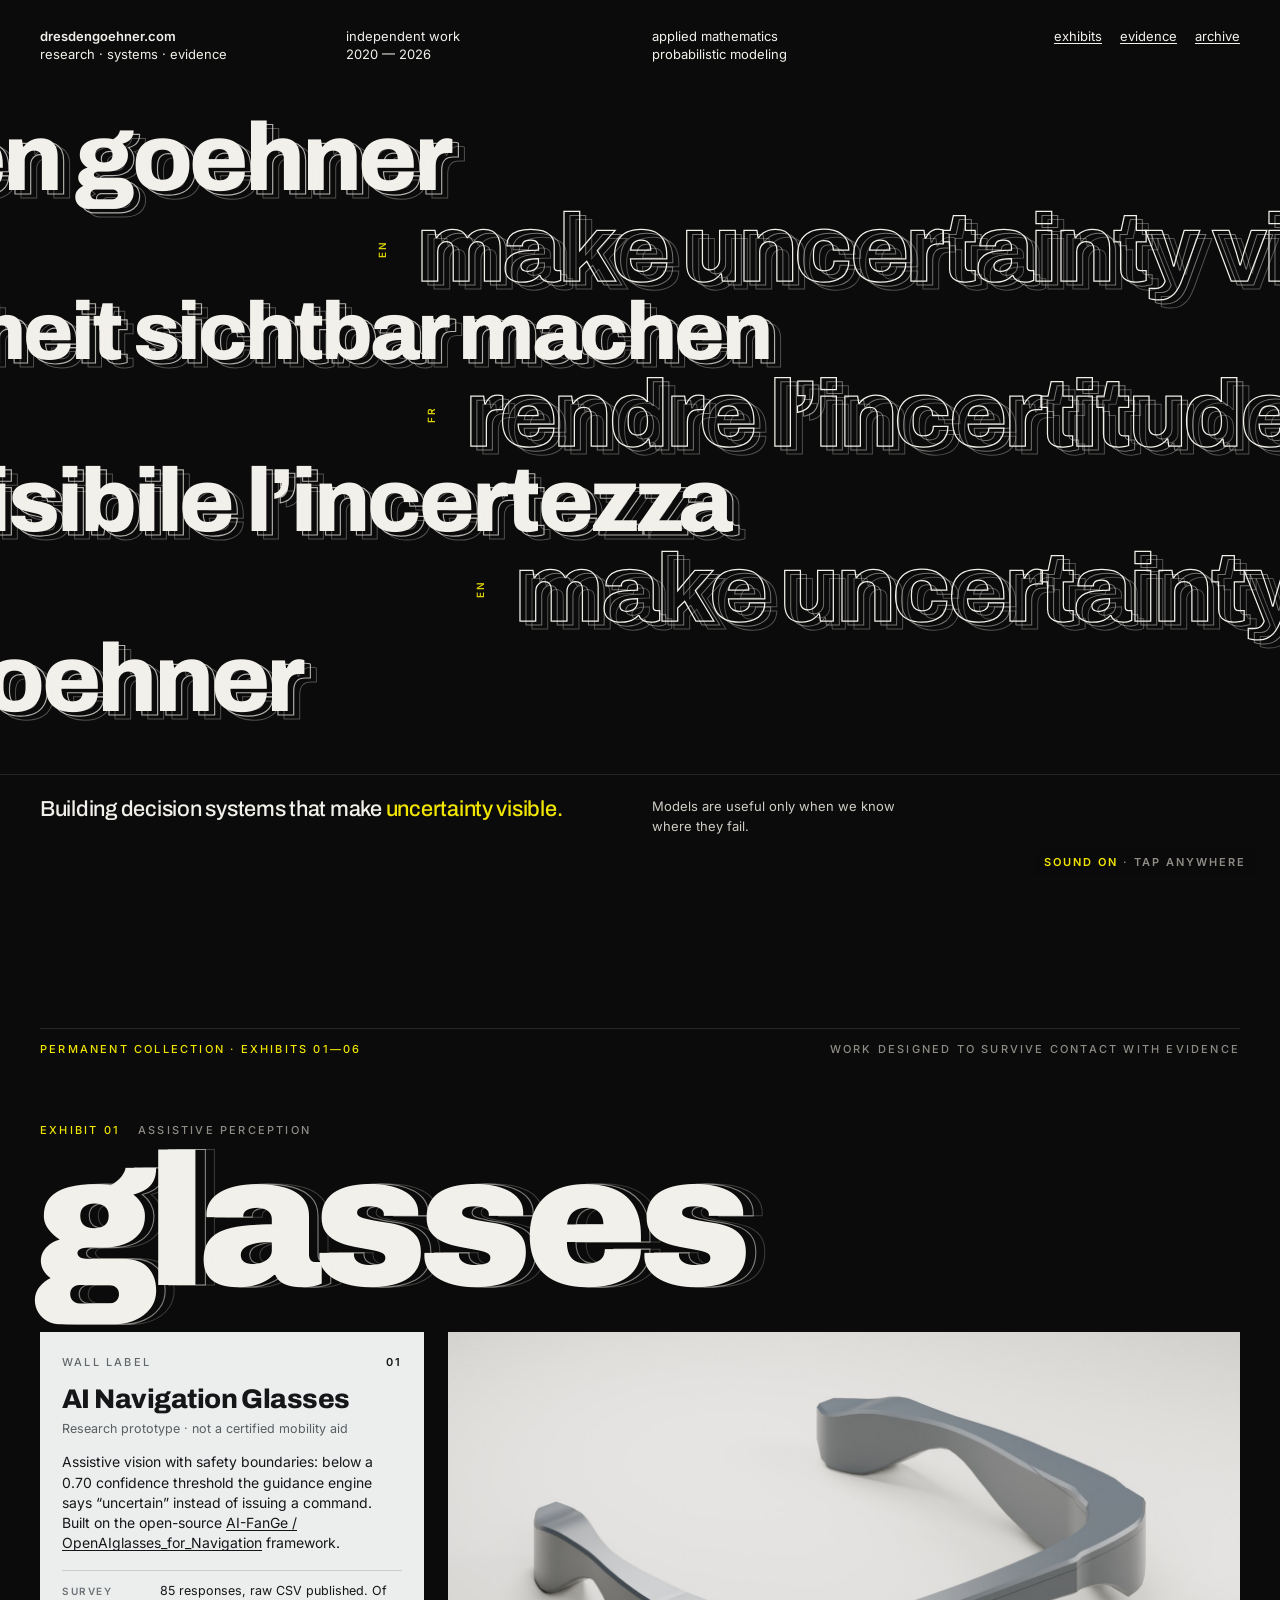
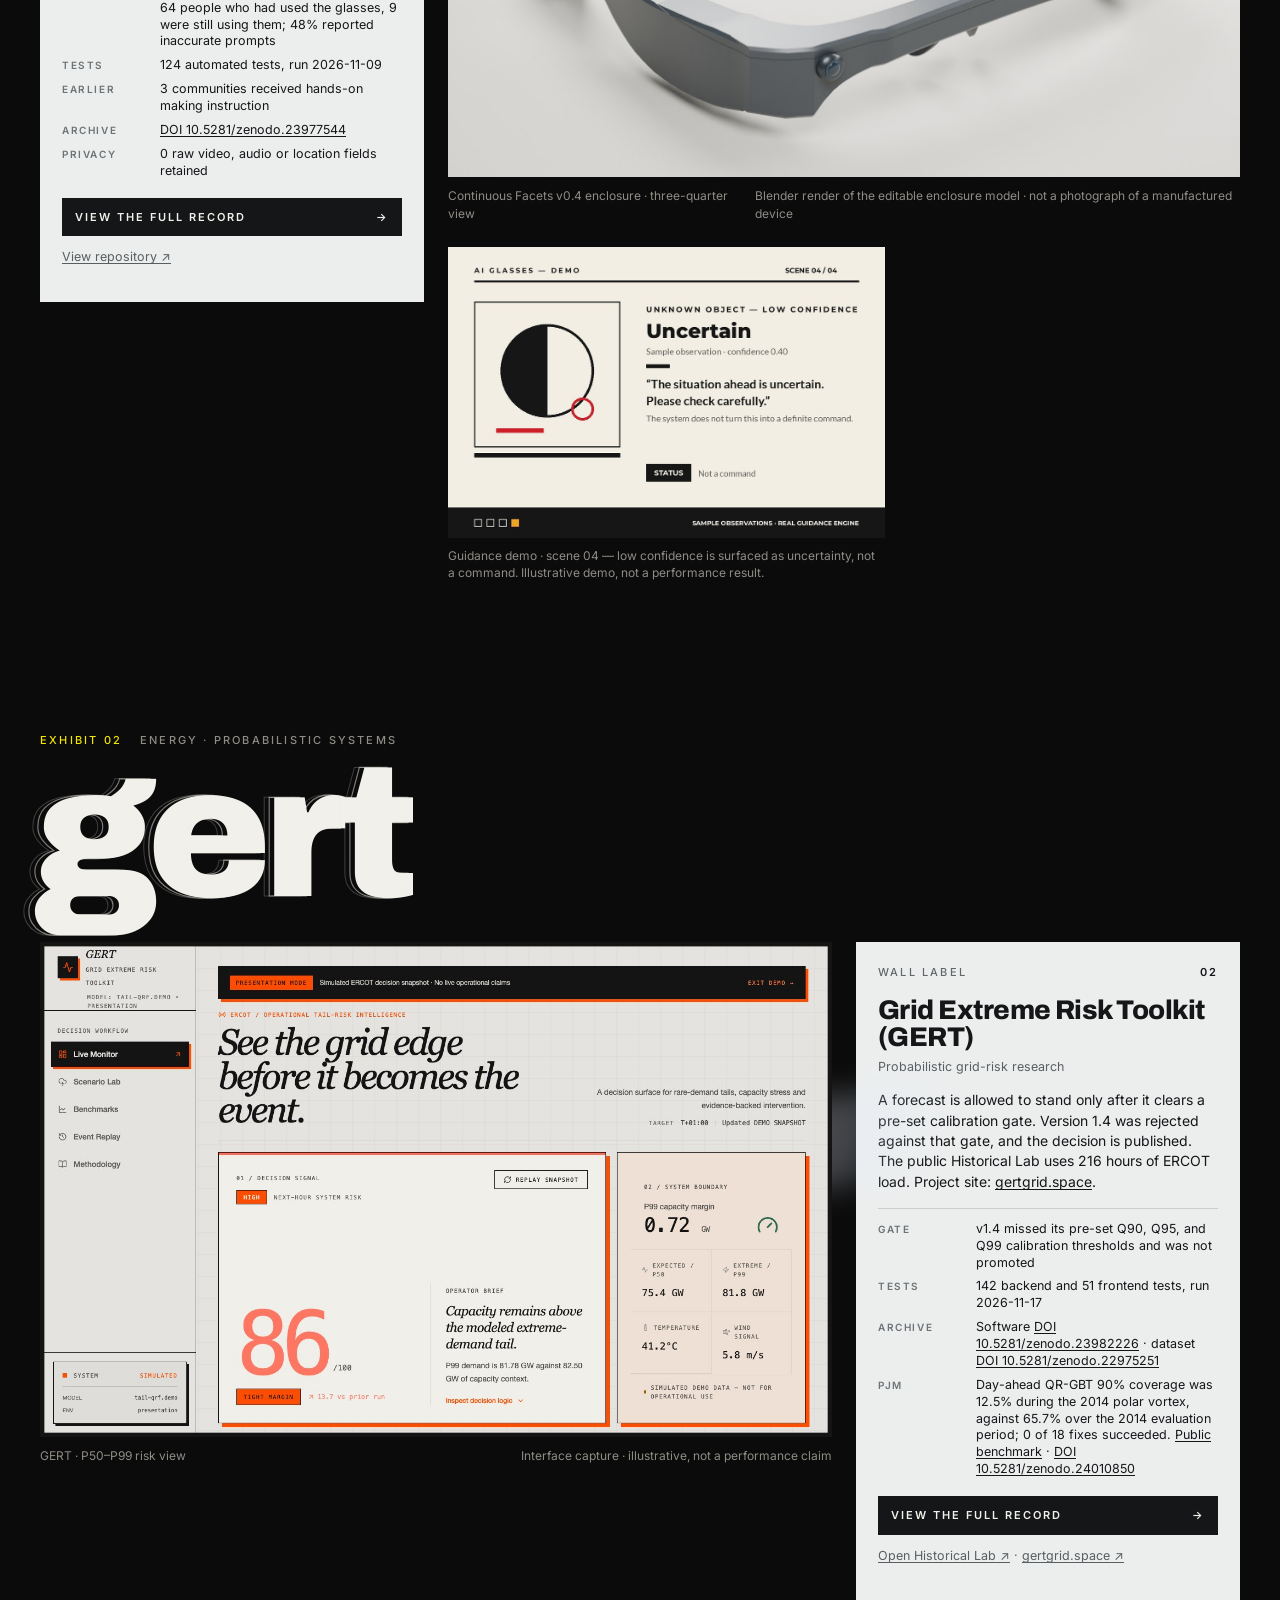
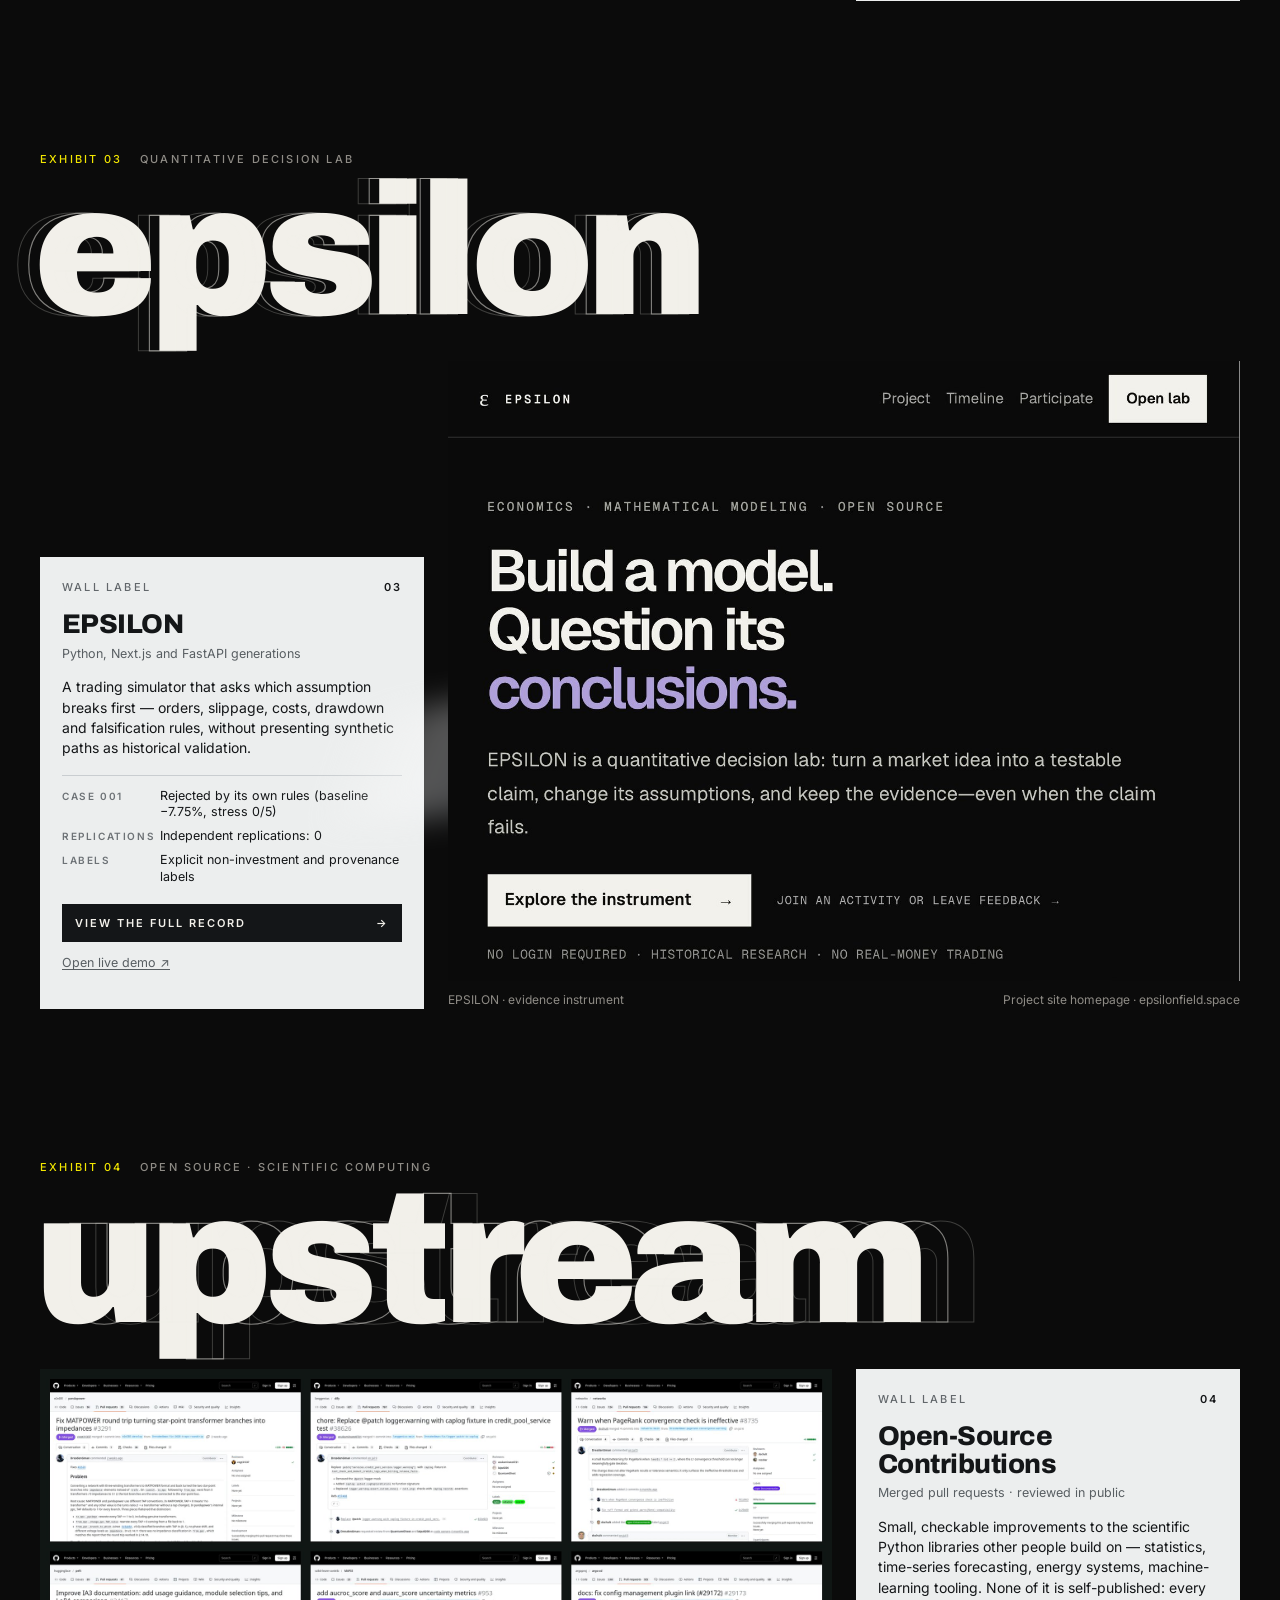
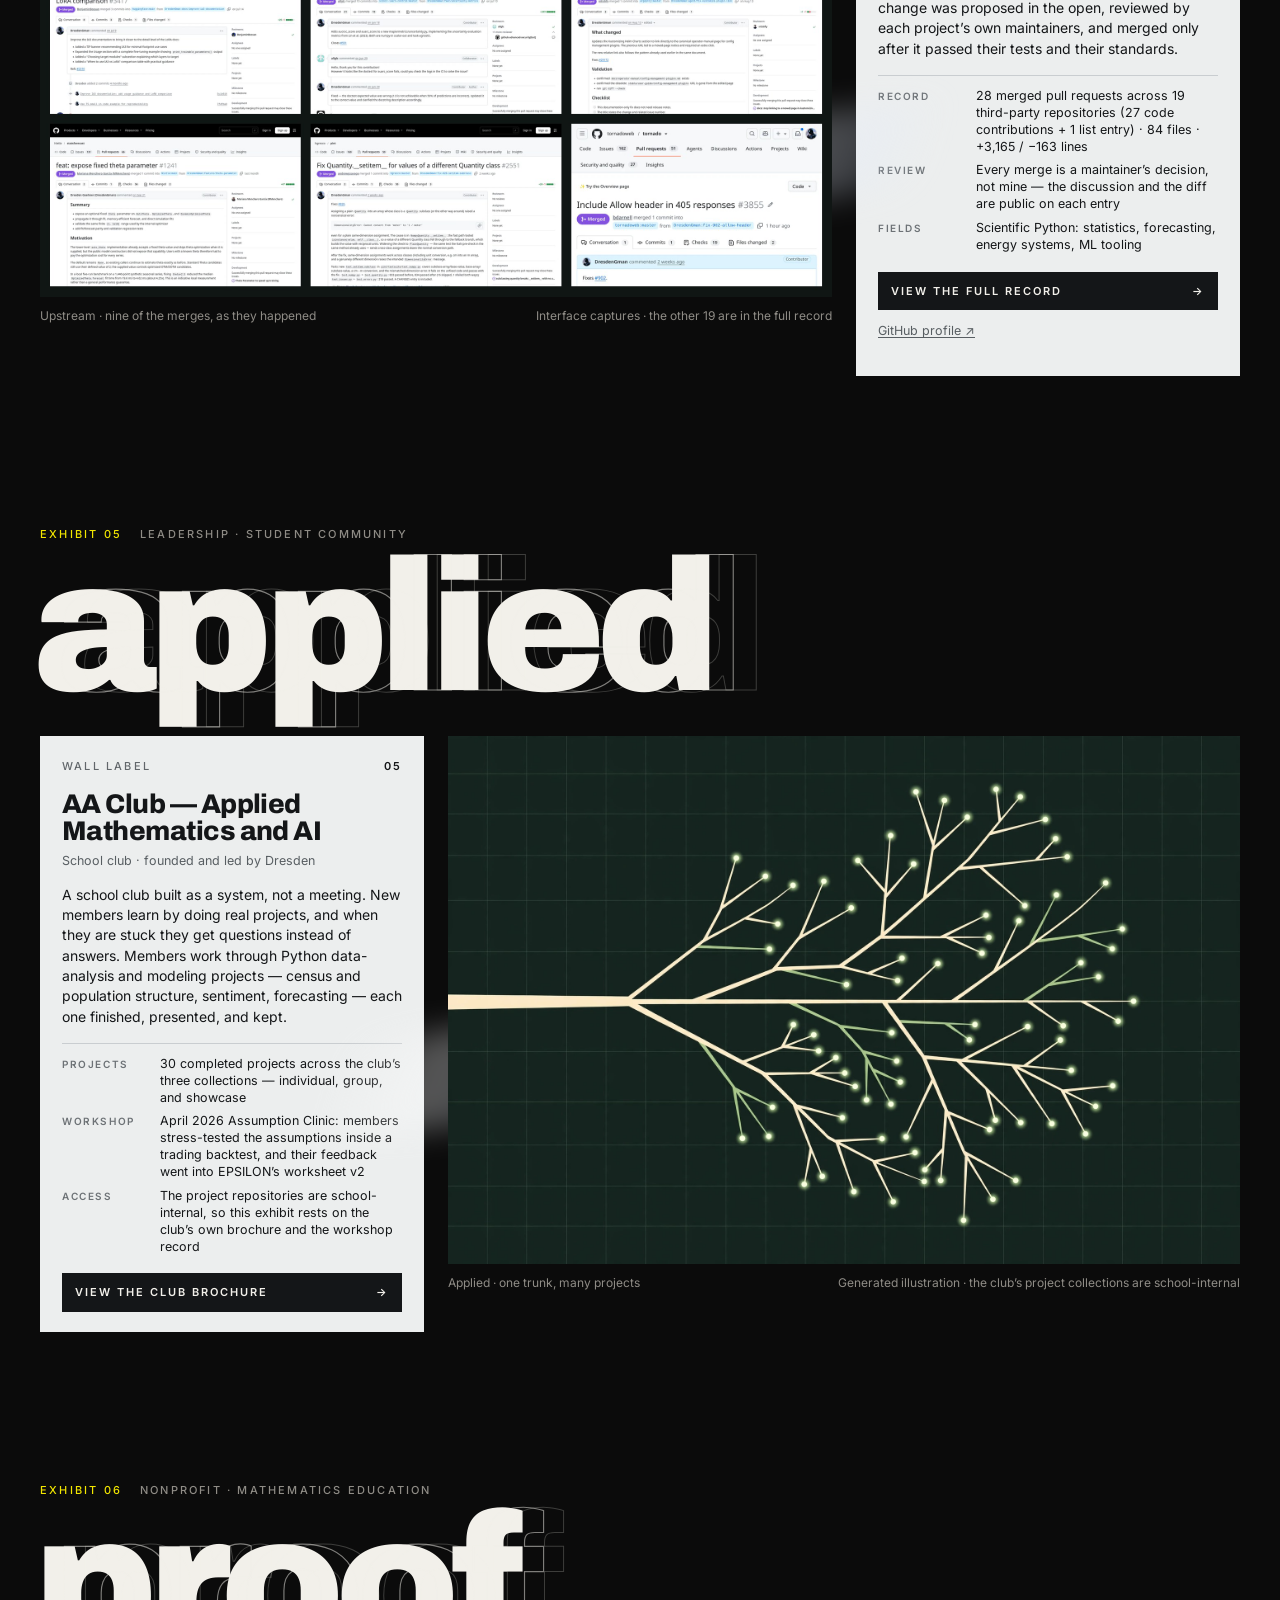
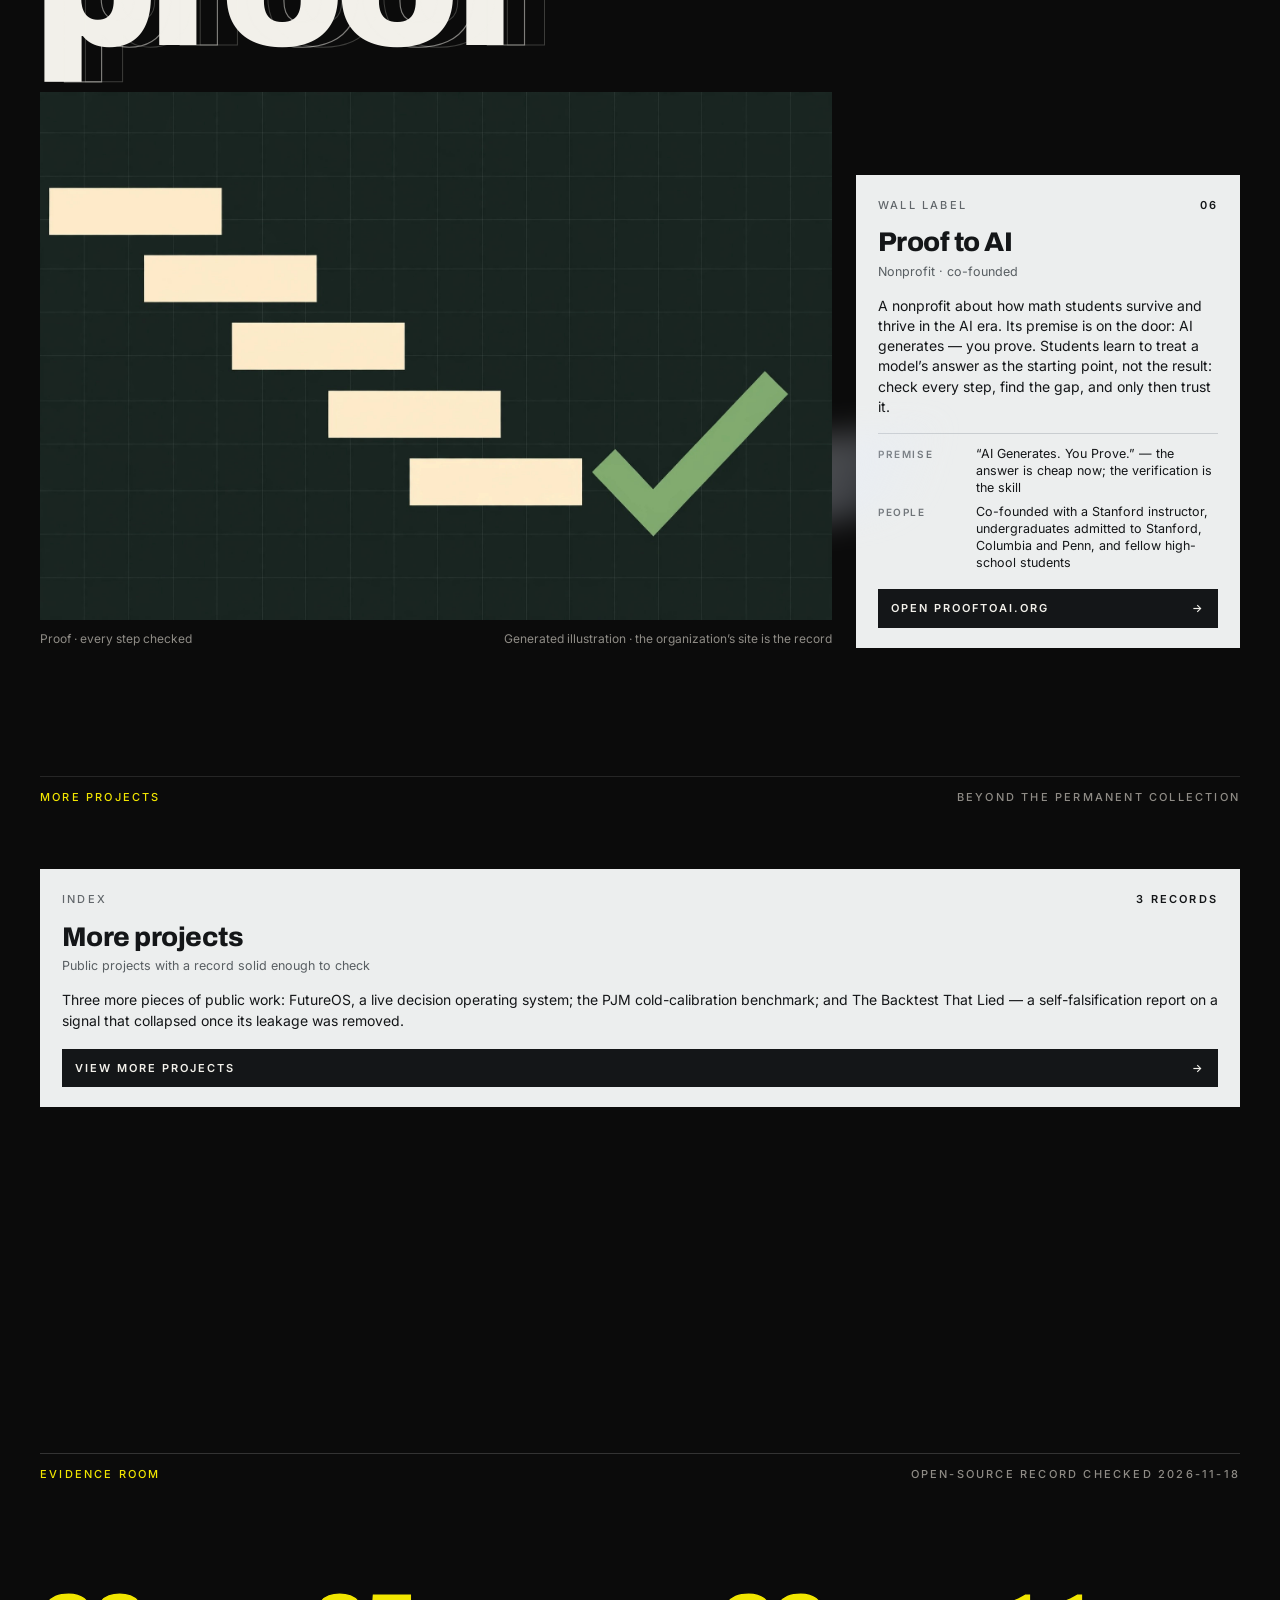
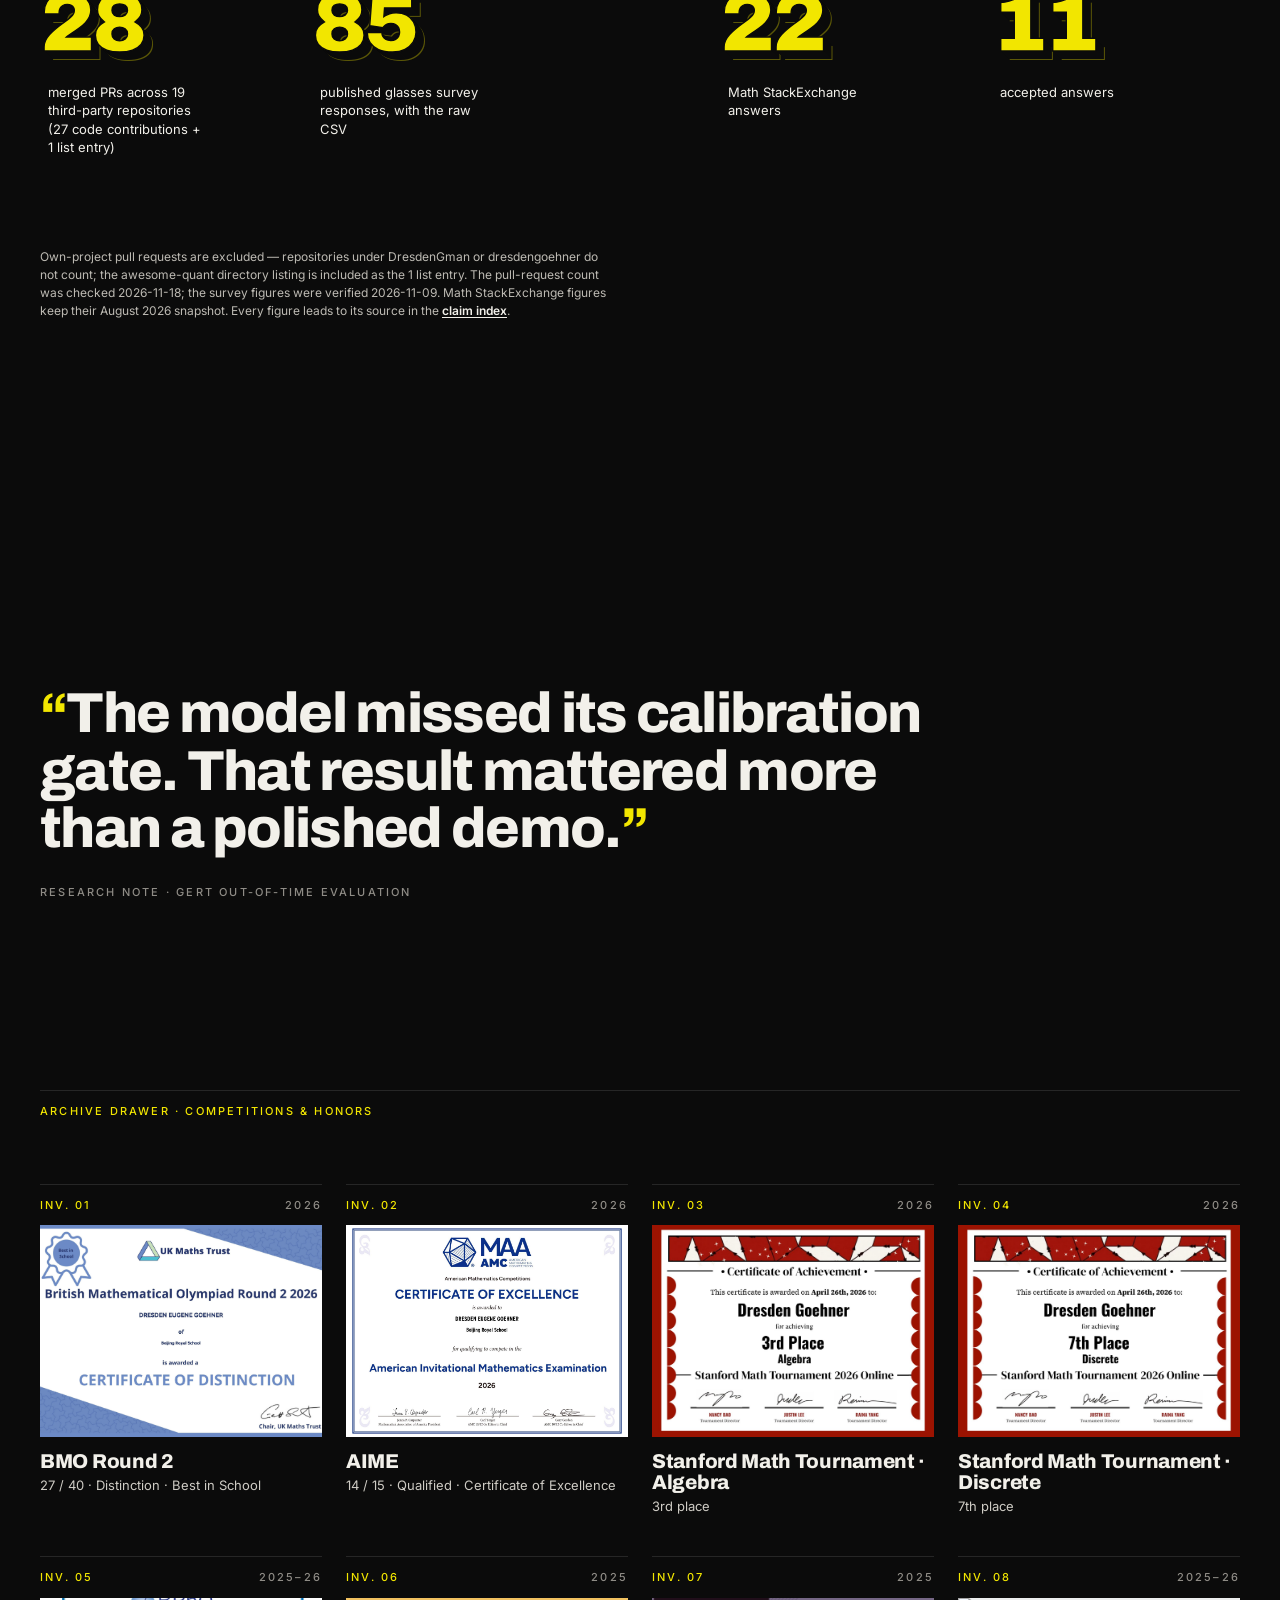
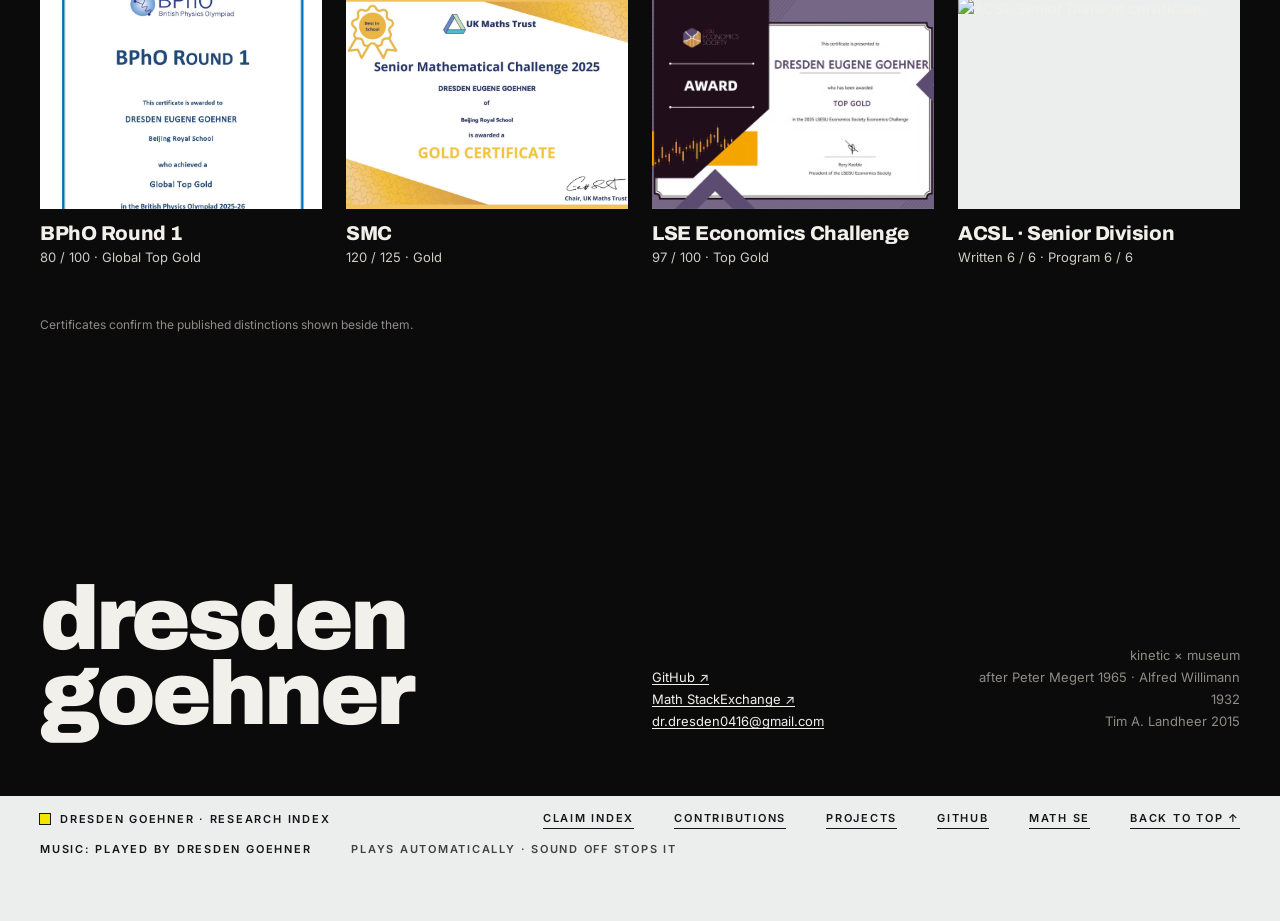
==== index.html @ fb53dcd3 "Merge branch 'feat/sound-toggle' into content/live-efc869f3" ====
<!doctype html><html lang="en"><head><meta charset="utf-8"><meta name="viewport" content="width=device-width,initial-scale=1">
<link rel="icon" href="favicon.svg" type="image/svg+xml">
<title>Dresden Goehner</title>
<meta name="description" content="Building decision systems that make uncertainty visible.">
<link rel="canonical" href="https://dresdengoehner.com/">
<meta property="og:type" content="website">
<meta property="og:site_name" content="Dresden Goehner">
<meta property="og:title" content="Dresden Goehner">
<meta property="og:description" content="Building decision systems that make uncertainty visible.">
<meta property="og:url" content="https://dresdengoehner.com/">
<meta property="og:image" content="https://dresdengoehner.com/og.png">
<meta property="og:image:width" content="1200">
<meta property="og:image:height" content="630">
<meta property="og:image:alt" content="Dresden Goehner. Building decision systems that make uncertainty visible.">
<meta name="twitter:card" content="summary_large_image">
<meta name="twitter:title" content="Dresden Goehner">
<meta name="twitter:description" content="Building decision systems that make uncertainty visible.">
<meta name="twitter:image" content="https://dresdengoehner.com/og.png">
<meta name="twitter:image:alt" content="Dresden Goehner. Building decision systems that make uncertainty visible.">
<link rel="preconnect" href="https://fonts.googleapis.com"><link rel="preconnect" href="https://fonts.gstatic.com" crossorigin>
<link href="https://fonts.googleapis.com/css2?family=Archivo:wght@500;800;900&family=Inter:wght@400;500;600&display=swap" rel="stylesheet">
<style>
:root{--bg:#0b0b0b;--fg:#f2f0ea;--dim:#8f8c86;--line:#262626;--y:#f2e600;--paper:#eceeee;--ink:#141618;--pad:40px;--gap:24px;--ease:cubic-bezier(.2,.7,.1,1)}
*{box-sizing:border-box;margin:0;padding:0}
html{background:var(--bg);color:var(--fg);overflow-x:clip;scroll-behavior:smooth}
body{font-family:Inter,Helvetica,Arial,sans-serif;font-size:15px;line-height:1.5;overflow-x:clip;-webkit-font-smoothing:antialiased}
a{color:inherit;text-decoration:none}
:focus-visible{outline:2px solid var(--y);outline-offset:3px}
.cap{font-size:11px;font-weight:500;letter-spacing:.2em;text-transform:uppercase}
.grid{display:grid;grid-template-columns:repeat(12,minmax(0,1fr));column-gap:var(--gap);padding:0 var(--pad)}
.ul{background:linear-gradient(currentColor,currentColor) 0 100%/100% 1px no-repeat;transition:color .25s,background-size .35s var(--ease)}
.ul:hover,.ul:focus-visible{color:var(--y)}
/* ---------- hero: Megert ---------- */
.hero{min-height:100svh;display:flex;flex-direction:column;padding-top:28px}
.meta{font-size:13px;line-height:1.38}
.meta>div:nth-child(1){grid-column:1/4}.meta>div:nth-child(2){grid-column:4/7}.meta>div:nth-child(3){grid-column:7/10}.meta>nav{grid-column:10/13;text-align:right}
.meta b{font-weight:600}
.meta nav a{margin-left:18px}
.meta .y{color:var(--y)}
.lines{flex:1;display:flex;flex-direction:column;justify-content:center;overflow:hidden;padding:3vh 0}
.ln{position:relative;display:flex;align-items:center;white-space:nowrap;will-change:transform}
.ln .code{flex:0 0 var(--pad);display:flex;justify-content:center;font:600 10px Inter;letter-spacing:.14em;color:var(--y);writing-mode:vertical-rl;transform:rotate(180deg);opacity:.9}
/* Each headline row is sized to be as large as the original design allows
   (clamp(42px,7.5vw,116px)) but never wider than the viewport: --em is the
   row's measured width in em (Archivo 800, -.035em tracking), and the fit
   term makes code column (var(--pad)) + row + the full mouse-parallax range
   (14px) end at 95.6% of the viewport width, so the solid glyphs stay inside
   at rest. The remaining 4.4% absorbs the full audio-reactive swing: #lines
   scales up to 1.02 about the centre and each row up to 1.05 about its own
   centre plus a 2.5deg skew on the beat (see assets/css/sound.css). Rows
   that already fit keep the original size; only the long rows shrink. The
   scroll drift still slides rows through the clipped .lines frame. */
.ln .w{position:relative;display:inline-block;font-family:Archivo,sans-serif;font-weight:800;font-size:min(clamp(42px,7.5vw,116px),calc((95.6vw - var(--pad) - 14px) / var(--em,14.3)));line-height:.94;letter-spacing:-.035em}
.ln .w::before,.ln .w::after{content:attr(data-t);position:absolute;left:0;top:0;color:transparent;-webkit-text-stroke:1.15px rgba(242,240,234,.72);transform:translate(var(--gx,6px),var(--gy,4px));pointer-events:none}
.ln .w::after{-webkit-text-stroke:1px rgba(242,240,234,.3);transform:translate(calc(var(--gx,6px)*2),calc(var(--gy,4px)*2))}
.ln.o .w{color:transparent;-webkit-text-stroke:1.25px var(--fg)}
.ln.o .w::before{-webkit-text-stroke:1px rgba(242,240,234,.45)}
.js:not(.rm) .ln .inner{display:inline-block;transform:translateX(var(--in,0));transition:transform 1.3s var(--ease),opacity 1.3s;}
.js:not(.rm) .hero:not(.go) .ln .inner{opacity:0}
.js:not(.rm) .hero:not(.go) .ln:nth-child(odd) .inner{--in:-14vw}
.js:not(.rm) .hero:not(.go) .ln:nth-child(even) .inner{--in:14vw}
.hero-foot{border-top:1px solid var(--line);padding-top:22px;padding-bottom:28px;font-size:13px;align-items:start}
.hero-foot .claim{grid-column:1/7;font-family:Archivo;font-weight:500;font-size:clamp(20px,1.7vw,25px);line-height:1.14;letter-spacing:-.012em}
.hero-foot .claim em{font-style:normal;color:var(--y)}
.hero-foot .q{grid-column:7/10;color:#cfccc5}
.hero-foot .s{grid-column:10/13;text-align:right;color:var(--dim)}
/* ---------- section label ---------- */
section{padding:128px 0}
.label{grid-column:1/-1;display:flex;justify-content:space-between;gap:20px;border-top:1px solid var(--line);padding-top:12px;margin-bottom:64px;color:var(--dim)}
.label .cap:first-child{color:var(--y)}
/* ---------- exhibits: Megert word + Landheer wall label ---------- */
.ex{row-gap:0;margin-bottom:150px;align-items:start}
.ex:last-child{margin-bottom:0}
.ex .tag{grid-column:1/-1;display:flex;align-items:baseline;gap:18px;margin-bottom:10px}
.ex .tag .no{color:var(--y);white-space:nowrap}
.ex .tag .room{color:var(--dim)}
.ex .big{grid-column:1/-1;position:relative;font-family:Archivo;font-weight:900;font-size:clamp(60px,14.6vw,226px);line-height:.8;letter-spacing:-.05em;white-space:nowrap;margin-bottom:34px;margin-left:-.04em}
.ex .big i{font-style:normal;position:absolute;left:0;top:0;color:transparent;-webkit-text-stroke:1.15px rgba(242,240,234,.5);transform:translateX(var(--sx,0));pointer-events:none}
.ex .big i+i{-webkit-text-stroke:1px rgba(242,240,234,.22);transform:translateX(calc(var(--sx,0)*2))}
.ex figure{grid-column:1/9;position:relative;isolation:isolate}
.ex figure .frame{position:relative;overflow:hidden;background:#141414}
.ex figure .frame::before{content:"";position:absolute;z-index:-1;inset:-20%;}
.ex figure img{display:block;width:100%;height:auto;transition:transform 1s var(--ease)}
.ex:hover figure img,.ex:focus-within figure img{transform:scale(1.012)}
.ex figcaption{display:flex;justify-content:space-between;gap:16px;font-size:12px;color:var(--dim);padding-top:10px}
.slab{position:absolute;z-index:-1;pointer-events:none;background:linear-gradient(100deg,rgba(255,255,255,0),rgba(255,255,255,.75) 35%,rgba(225,235,255,.6) 70%,rgba(255,255,255,0));transform:skewX(-18deg) rotate(-6deg);filter:blur(16px);opacity:.42}
.wall{grid-column:9/13;align-self:end;background:var(--paper);color:var(--ink);padding:22px 22px 20px}
.wall .cap{display:flex;justify-content:space-between;color:#62676b;margin-bottom:16px}
.wall .cap b{font-weight:600;color:var(--ink)}
.wall h3{font-family:Archivo;font-weight:800;font-size:27px;line-height:1.02;letter-spacing:-.02em;margin-bottom:6px}
.wall .med{font-size:12.5px;color:#585e62;margin-bottom:14px}
.wall p{font-size:14px;line-height:1.45;margin-bottom:16px}
.wall dl{display:grid;grid-template-columns:86px 1fr;gap:7px 12px;font-size:12.5px;line-height:1.35;border-top:1px solid #c9cdd0;padding-top:12px}
.wall dt{font-size:10px;font-weight:600;letter-spacing:.16em;text-transform:uppercase;color:#6d7276;padding-top:2px}
.wall .go{display:flex;justify-content:space-between;align-items:center;margin-top:18px;background:var(--ink);color:var(--fg);padding:11px 13px;font-size:11px;font-weight:600;letter-spacing:.18em;text-transform:uppercase;transition:color .25s,background .25s}
.wall .go span{transition:transform .35s var(--ease)}
.wall .go:hover,.wall .go:focus-visible{color:var(--y)}
.wall .go:hover span,.wall .go:focus-visible span{transform:translateX(4px)}
.wall .alt{margin-top:12px;font-size:12.5px;color:#585e62}
.ex.r figure{grid-column:5/13;grid-row:3}.ex.r .wall{grid-column:1/5;grid-row:3}
.ex1 .wall{align-self:start}
.ex1 .hero-img img{aspect-ratio:16/9;object-fit:cover;object-position:50% 55%}
.duo{display:grid;grid-template-columns:1.32fr 1fr;gap:var(--gap);margin-top:var(--gap);align-items:start}
.duo .frame img{aspect-ratio:auto}
.sub{font-size:12px;line-height:1.4;color:var(--dim);padding-top:10px}
.lightbox{aspect-ratio:16/10;position:relative;overflow:hidden;background:#101010;display:grid;place-items:center}
.lightbox i{position:absolute;background:linear-gradient(100deg,rgba(255,255,255,0),#fff 35%,#fff 65%,rgba(255,255,255,0));transform:skewX(-18deg) rotate(-6deg);filter:blur(6px);box-shadow:0 0 50px rgba(255,255,255,.25)}
.lightbox b{position:relative;font-family:Archivo;font-weight:900;font-size:clamp(28px,4.6vw,72px);letter-spacing:-.04em;line-height:.92;text-align:center;color:transparent;-webkit-text-stroke:1.1px var(--fg);mix-blend-mode:difference}
/* ---------- evidence room ---------- */
.evidence{position:relative;background:#0b0b0b;overflow:hidden;padding:150px 0 140px;min-height:100svh;display:flex;flex-direction:column;justify-content:center}
.evidence .label{position:relative;border-color:#333}
.nums{position:relative;z-index:1;grid-column:1/-1;display:grid;grid-template-columns:1fr 1.55fr 1fr 1fr;gap:var(--gap);align-items:start;padding:40px 0}
.num b{display:block;font-family:Archivo;font-weight:900;font-size:clamp(50px,6.5vw,104px);line-height:.9;letter-spacing:-.04em;color:var(--y);-webkit-text-stroke:1.4px #0b0b0b;text-shadow:1px 1px 0 #0b0b0b,2px 2px 0 #0b0b0b,3px 3px 0 #0b0b0b,4px 4px 0 #0b0b0b,5px 5px 0 #0b0b0b,6px 6px 0 #0b0b0b,7px 7px 0 #0b0b0b,8px 8px 0 #0b0b0b,9px 9px 0 rgba(242,230,0,.35)}
.num span{display:inline-block;margin-top:18px;font-size:13px;line-height:1.4;max-width:22ch;background:#0b0b0b;color:var(--fg);padding:4px 8px}
.ev-note{position:relative;z-index:1;grid-column:1/8;margin-top:40px;font-size:12px;color:#bdbab3;background:#0b0b0b;padding:8px 10px 8px 0;max-width:72ch}
.ev-note a{font-weight:600;color:var(--fg)}
.js:not(.rm) .nums .num{transition:opacity .9s var(--ease),transform .9s var(--ease)}
.js:not(.rm) .evidence:not(.in) .num{opacity:0;transform:translateY(30px)}
.nums .num:nth-child(1){transition-delay:.35s}.nums .num:nth-child(2){transition-delay:.45s}.nums .num:nth-child(3){transition-delay:.55s}.nums .num:nth-child(4){transition-delay:.65s}
/* ---------- quote ---------- */
.quote{padding:150px 0}
.quote blockquote{grid-column:1/10;font-family:Archivo;font-weight:800;font-size:clamp(32px,4.4vw,68px);line-height:1.02;letter-spacing:-.03em}
.quote blockquote::before{content:"“";color:var(--y)}
.quote blockquote::after{content:"”";color:var(--y)}
.quote cite{grid-column:1/10;font-style:normal;color:var(--dim);margin-top:26px}
/* ---------- archive drawer ---------- */
.drawer{grid-column:1/-1;display:grid;grid-template-columns:repeat(4,minmax(0,1fr));gap:40px var(--gap)}
.item{border-top:1px solid var(--line);padding-top:12px}
.item .inv{display:flex;justify-content:space-between;color:var(--y);margin-bottom:12px}
.item .inv span:last-child{color:var(--dim)}
.item .ph{aspect-ratio:4/3;overflow:hidden;background:var(--paper)}
.item img{width:100%;height:100%;object-fit:cover;transition:transform .8s var(--ease)}
.item:hover img{transform:scale(1.02)}
.item h4{font-family:Archivo;font-weight:800;font-size:20px;line-height:1.05;letter-spacing:-.015em;margin-top:14px}
.item p{font-size:13px;color:#cfccc5;margin-top:4px}
.item.txt .ph{display:grid;place-items:center;background:#151515;font-family:Archivo;font-weight:900;font-size:clamp(36px,4vw,58px);letter-spacing:-.04em;color:transparent;-webkit-text-stroke:1.1px var(--fg)}
.drawer .item{transition:opacity .8s var(--ease),transform .8s var(--ease)}
.js:not(.rm) .drawer:not(.in) .item{opacity:0;transform:translateY(24px)}
.drawer .item:nth-child(2){transition-delay:.06s}.drawer .item:nth-child(3){transition-delay:.12s}.drawer .item:nth-child(4){transition-delay:.18s}.drawer .item:nth-child(5){transition-delay:.24s}.drawer .item:nth-child(6){transition-delay:.3s}.drawer .item:nth-child(7){transition-delay:.36s}.drawer .item:nth-child(8){transition-delay:.42s}
.drawer-note{grid-column:1/9;margin-top:48px;font-size:12px;color:var(--dim)}
/* ---------- footer + institutional bar ---------- */
footer{padding-top:120px}
footer .sig{grid-column:1/7;font-family:Archivo;font-weight:900;font-size:clamp(44px,7vw,108px);letter-spacing:-.045em;line-height:.84}
footer .col{font-size:13px;line-height:1.7;align-self:end}
footer .c1{grid-column:7/10}footer .c2{grid-column:10/13;text-align:right;color:var(--dim)}
.inst{margin-top:64px;background:var(--paper);color:var(--ink);padding:14px var(--pad);display:flex;flex-wrap:wrap;gap:12px 40px;align-items:center}
.inst .cap{font-weight:600;letter-spacing:.16em}
.inst .cap:first-child{margin-right:auto}
.inst a.cap{background:linear-gradient(var(--ink),var(--ink)) 0 100%/100% 1px no-repeat;padding-bottom:2px;transition:background .25s}
.inst a.cap:hover,.inst a.cap:focus-visible{background:linear-gradient(var(--y),var(--y)) 0 100%/100% 100% no-repeat}
.inst .mark{display:inline-block;width:10px;height:10px;background:var(--y);margin-right:10px;vertical-align:-1px;outline:1px solid var(--ink)}
/* generic reveal */
[data-reveal]{transition:opacity .9s var(--ease),transform .9s var(--ease)}
.js:not(.rm) [data-reveal]:not(.in){opacity:0;transform:translateY(36px)}
.rm *,.rm *::before,.rm *::after{transition:none!important;animation:none!important}
@media (prefers-reduced-motion:reduce){html{scroll-behavior:auto}}
/* ---------- responsive ---------- */
@media(max-width:1100px){.wall h3{font-size:23px}.ex figure{grid-column:1/8}.wall{grid-column:8/13}.ex.r figure{grid-column:6/13}.ex.r .wall{grid-column:1/6}}
@media(max-width:820px){
.duo{grid-template-columns:1fr}
:root{--pad:20px;--gap:14px}
section{padding:88px 0}
.meta>div:nth-child(1){grid-column:1/7}.meta>div:nth-child(2){grid-column:7/13}.meta>div:nth-child(3){display:none}.meta>nav{grid-column:1/-1;text-align:left;margin-top:14px}.meta nav a{margin:0 16px 0 0}
.ln .code{flex-basis:var(--pad)}
.hero-foot .claim,.hero-foot .q,.hero-foot .s{grid-column:1/-1;text-align:left}.hero-foot .q,.hero-foot .s{margin-top:12px}
.label{flex-direction:column;gap:4px;margin-bottom:40px}
.ex{margin-bottom:110px}
.ex figure,.ex .wall,.ex.r figure,.ex.r .wall{grid-column:1/-1;grid-row:auto}
.ex .wall{margin-top:18px}
.ex figcaption{flex-direction:column;gap:2px}
.nums{grid-template-columns:repeat(2,minmax(0,1fr));row-gap:48px}
.nums{grid-template-columns:repeat(2,minmax(0,1fr))}
.ev-note,.drawer-note,.quote blockquote,.quote cite{grid-column:1/-1}
.drawer{grid-template-columns:repeat(2,minmax(0,1fr));gap:32px var(--gap)}
footer .sig,footer .c1,footer .c2{grid-column:1/-1;text-align:left}footer .c1{margin-top:28px}
.inst{gap:10px 20px}.inst .cap:first-child{flex-basis:100%}
}
</style><link rel="stylesheet" href="assets/css/sound.css">
</head><body>
<header class="hero" id="top">
  <div class="grid meta"><div><b>dresdengoehner.com</b><br>research · systems · evidence</div><div>independent work<br>2020 — 2026</div><div>applied mathematics<br>probabilistic modeling</div><nav aria-label="Primary"><a class="ul" href="#work">exhibits</a><a class="ul" href="#evidence">evidence</a><a class="ul" href="#archive">archive</a></nav></div>
  <div class="lines" id="lines" aria-label="Dresden Goehner — make uncertainty visible">
    <div class="ln" aria-hidden="true"><span class="code">EN</span><span class="inner"><span class="w" style="--em:8.181" data-t="dresden goehner">dresden goehner</span></span></div>
    <div class="ln o" aria-hidden="true"><span class="code">EN</span><span class="inner"><span class="w" style="--em:11.67" data-t="make uncertainty visible">make uncertainty visible</span></span></div>
    <div class="ln" aria-hidden="true"><span class="code">DE</span><span class="inner"><span class="w" style="--em:14.299" data-t="unsicherheit sichtbar machen">unsicherheit sichtbar machen</span></span></div>
    <div class="ln o" aria-hidden="true"><span class="code">FR</span><span class="inner"><span class="w" style="--em:12.383" data-t="rendre l’incertitude visible">rendre l’incertitude visible</span></span></div>
    <div class="ln" aria-hidden="true"><span class="code">IT</span><span class="inner"><span class="w" style="--em:13.004" data-t="rendere visibile l’incertezza">rendere visibile l’incertezza</span></span></div>
    <div class="ln o" aria-hidden="true"><span class="code">EN</span><span class="inner"><span class="w" style="--em:11.67" data-t="make uncertainty visible">make uncertainty visible</span></span></div>
    <div class="ln" aria-hidden="true"><span class="code">EN</span><span class="inner"><span class="w" style="--em:8.181" data-t="dresden goehner">dresden goehner</span></span></div>
  </div>
  <h1 style="position:absolute;width:1px;height:1px;overflow:hidden;clip:rect(0 0 0 0)">Dresden Goehner</h1>
  <div class="grid hero-foot"><p class="claim">Building decision systems that make <em>uncertainty visible.</em></p><p class="q">Models are useful only when we know where they fail.</p><p class="s cap">exhibits · evidence · archive ↓</p></div>
</header>

<main>
<section id="work">
  <div class="grid"><div class="label"><span class="cap">Permanent collection · Exhibits 01—06</span><span class="cap">work designed to survive contact with evidence</span></div></div>

  <article class="grid ex r ex1" data-reveal>
    <div class="tag"><span class="cap no">Exhibit 01</span><span class="cap room">Assistive perception</span></div>
    <div class="big" data-k aria-hidden="true">glasses<i>glasses</i><i>glasses</i></div>
    <figure><div class="frame hero-img"><img src="assets/glasses-render-v04.jpg" width="1600" height="1156" alt="AI Navigation Glasses, Continuous Facets v0.4 enclosure, three-quarter studio render" loading="lazy"></div><figcaption><span>Continuous Facets v0.4 enclosure · three-quarter view</span><span>Blender render of the editable enclosure model · not a photograph of a manufactured device</span></figcaption>
    <div class="duo"><div><div class="frame"><img src="assets/glasses-demo-scene4.jpg" width="1024" height="683" alt="Guidance demo scene 4 of 4: a low-confidence detection shown as 'Uncertain', not a command" loading="lazy"></div><p class="sub">Guidance demo · scene 04 — low confidence is surfaced as uncertainty, not a command. Illustrative demo, not a performance result.</p></div></div></figure>
    <aside class="wall"><div class="cap"><span>Wall label</span><b>01</b></div><h3>AI Navigation Glasses</h3><div class="med">Research prototype · not a certified mobility aid</div><p>Assistive vision with safety boundaries: below a 0.70 confidence threshold the guidance engine says “uncertain” instead of issuing a command. Built on the open-source <a class="ul" href="https://github.com/AI-FanGe/OpenAIglasses_for_Navigation">AI-FanGe / OpenAIglasses_for_Navigation</a> framework.</p>
    <dl><dt>Survey</dt><dd>85 responses, raw CSV published. Of 64 people who had used the glasses, 9 were still using them; 48% reported inaccurate prompts</dd><dt>Tests</dt><dd>124 automated tests, run 2026-11-09</dd><dt>Earlier</dt><dd>3 communities received hands-on making instruction</dd><dt>Archive</dt><dd><a class="ul" href="https://doi.org/10.5281/zenodo.23977544">DOI 10.5281/zenodo.23977544</a></dd><dt>Privacy</dt><dd>0 raw video, audio or location fields retained</dd></dl><a class="go" href="projects/glasses.html">View the full record <span>→</span></a><p class="alt"><a class="ul" href="https://github.com/DresdenGman/AIGlasses_for_navigation">View repository ↗</a></p></aside>
  </article>

  <article class="grid ex" data-reveal>
    <div class="tag"><span class="cap no">Exhibit 02</span><span class="cap room">Energy · probabilistic systems</span></div>
    <div class="big" data-k aria-hidden="true">gert<i>gert</i><i>gert</i></div>
    <figure><span class="slab" style="left:78%;top:30%;width:34%;height:18%"></span><div class="frame"><img src="assets/gert-demo.jpg" width="1440" height="900" alt="GERT P50–P99 risk view, interface capture" loading="lazy"></div><figcaption><span>GERT · P50–P99 risk view</span><span>Interface capture · illustrative, not a performance claim</span></figcaption></figure>
    <aside class="wall"><div class="cap"><span>Wall label</span><b>02</b></div><h3>Grid Extreme Risk Toolkit (GERT)</h3><div class="med">Probabilistic grid-risk research</div><p>A forecast is allowed to stand only after it clears a pre-set calibration gate. Version 1.4 was rejected against that gate, and the decision is published. The public Historical Lab uses 216 hours of ERCOT load. Project site: <a class="ul" href="https://gertgrid.space">gertgrid.space</a>.</p>
    <dl><dt>Gate</dt><dd>v1.4 missed its pre-set Q90, Q95, and Q99 calibration thresholds and was not promoted</dd><dt>Tests</dt><dd>142 backend and 51 frontend tests, run 2026-11-17</dd><dt>Archive</dt><dd>Software <a class="ul" href="https://doi.org/10.5281/zenodo.23982226">DOI 10.5281/zenodo.23982226</a> · dataset <a class="ul" href="https://doi.org/10.5281/zenodo.22975251">DOI 10.5281/zenodo.22975251</a></dd><dt>PJM</dt><dd>Day-ahead QR-GBT 90% coverage was 12.5% during the 2014 polar vortex, against 65.7% over the 2014 evaluation period; 0 of 18 fixes succeeded. <a class="ul" href="https://github.com/DresdenGman/PJM-Cold-Calibration-Benchmark">Public benchmark</a> · <a class="ul" href="https://doi.org/10.5281/zenodo.24010850">DOI 10.5281/zenodo.24010850</a></dd></dl><a class="go" href="projects/gert.html">View the full record <span>→</span></a><p class="alt"><a class="ul" href="https://gert-d.vercel.app">Open Historical Lab ↗</a> · <a class="ul" href="https://gertgrid.space">gertgrid.space ↗</a></p></aside>
  </article>

  <article class="grid ex r" data-reveal>
    <div class="tag"><span class="cap no">Exhibit 03</span><span class="cap room">Quantitative decision lab</span></div>
    <div class="big" data-k aria-hidden="true">epsilon<i>epsilon</i><i>epsilon</i></div>
    <figure><span class="slab" style="left:-14%;top:52%;width:34%;height:18%"></span><div class="frame"><img src="assets/epsilon-site-home.jpg" width="1440" height="1127" alt="EPSILON project site, current evidence instrument homepage" loading="lazy"></div><figcaption><span>EPSILON · evidence instrument</span><span>Project site homepage · epsilonfield.space</span></figcaption></figure>
    <aside class="wall"><div class="cap"><span>Wall label</span><b>03</b></div><h3>EPSILON</h3><div class="med">Python, Next.js and FastAPI generations</div><p>A trading simulator that asks which assumption breaks first — orders, slippage, costs, drawdown and falsification rules, without presenting synthetic paths as historical validation.</p>
    <dl><dt>Case 001</dt><dd>Rejected by its own rules (baseline −7.75%, stress 0/5)</dd><dt>Replications</dt><dd>Independent replications: 0</dd><dt>Labels</dt><dd>Explicit non-investment and provenance labels</dd></dl><a class="go" href="projects/epsilon.html">View the full record <span>→</span></a><p class="alt"><a class="ul" href="https://epsilonfield.space">Open live demo ↗</a></p></aside>
  </article>

  <article class="grid ex" data-reveal>
    <div class="tag"><span class="cap no">Exhibit 04</span><span class="cap room">Open source · scientific computing</span></div>
    <div class="big" data-k aria-hidden="true">upstream<i>upstream</i><i>upstream</i></div>
    <figure><span class="slab" style="left:80%;top:62%;width:32%;height:16%"></span><div class="frame"><img src="assets/upstream-merges.jpg" width="1920" height="1280" alt="Upstream — nine merged pull requests on GitHub in a grid: pandapower, Dify, NetworkX, PEFT, MAPIE, Argo CD, StatsForecast, Pint and Tornado, each with its purple Merged badge, interface captures" loading="lazy"></div><figcaption><span>Upstream · nine of the merges, as they happened</span><span>Interface captures · the other 19 are in the full record</span></figcaption></figure>
    <aside class="wall"><div class="cap"><span>Wall label</span><b>04</b></div><h3>Open-Source Contributions</h3><div class="med">Merged pull requests · reviewed in public</div><p>Small, checkable improvements to the scientific Python libraries other people build on — statistics, time-series forecasting, energy systems, machine-learning tooling. None of it is self-published: every change was proposed in the open, reviewed by each project&#8217;s own maintainers, and merged only after it passed their tests and their standards.</p>
    <dl><dt>Record</dt><dd>28 merged pull requests across 19 third-party repositories (27 code contributions + 1 list entry) · 84 files · +3,165 / &#8722;163 lines</dd><dt>Review</dt><dd>Every merge is a maintainer&#8217;s decision, not mine — the discussion and the diff are public on each entry</dd><dt>Fields</dt><dd>Scientific Python: statistics, forecasting, energy systems, ML tooling</dd></dl><a class="go" href="contributions.html">View the full record <span>→</span></a><p class="alt"><a class="ul" href="https://github.com/DresdenGman">GitHub profile ↗</a></p></aside>
  </article>

  <article class="grid ex r" data-reveal>
    <div class="tag"><span class="cap no">Exhibit 05</span><span class="cap room">Leadership · student community</span></div>
    <div class="big" data-k aria-hidden="true">applied<i>applied</i><i>applied</i></div>
    <figure><span class="slab" style="left:-14%;top:52%;width:34%;height:18%"></span><div class="frame"><img src="assets/aa-branching.jpg" width="1920" height="1280" alt="Applied — one trunk line branching into many glowing project nodes, generated illustration" loading="lazy"></div><figcaption><span>Applied · one trunk, many projects</span><span>Generated illustration · the club&#8217;s project collections are school-internal</span></figcaption></figure>
    <aside class="wall"><div class="cap"><span>Wall label</span><b>05</b></div><h3>AA Club — Applied Mathematics and AI</h3><div class="med">School club · founded and led by Dresden</div><p>A school club built as a system, not a meeting. New members learn by doing real projects, and when they are stuck they get questions instead of answers. Members work through Python data-analysis and modeling projects — census and population structure, sentiment, forecasting — each one finished, presented, and kept.</p>
    <dl><dt>Projects</dt><dd>30 completed projects across the club&#8217;s three collections — individual, group, and showcase</dd><dt>Workshop</dt><dd>April 2026 Assumption Clinic: members stress-tested the assumptions inside a trading backtest, and their feedback went into EPSILON&#8217;s worksheet v2</dd><dt>Access</dt><dd>The project repositories are school-internal, so this exhibit rests on the club&#8217;s own brochure and the workshop record</dd></dl><a class="go" href="images/polymath-brochure.png">View the club brochure <span>→</span></a></aside>
  </article>

  <article class="grid ex" data-reveal>
    <div class="tag"><span class="cap no">Exhibit 06</span><span class="cap room">Nonprofit · mathematics education</span></div>
    <div class="big" data-k aria-hidden="true">proof<i>proof</i><i>proof</i></div>
    <figure><span class="slab" style="left:80%;top:62%;width:32%;height:16%"></span><div class="frame"><img src="assets/proof-steps.jpg" width="1920" height="1280" alt="Proof — cream steps descending into a single green check mark, generated illustration" loading="lazy"></div><figcaption><span>Proof · every step checked</span><span>Generated illustration · the organization&#8217;s site is the record</span></figcaption></figure>
    <aside class="wall"><div class="cap"><span>Wall label</span><b>06</b></div><h3>Proof to AI</h3><div class="med">Nonprofit · co-founded</div><p>A nonprofit about how math students survive and thrive in the AI era. Its premise is on the door: AI generates — you prove. Students learn to treat a model&#8217;s answer as the starting point, not the result: check every step, find the gap, and only then trust it.</p>
    <dl><dt>Premise</dt><dd>&#8220;AI Generates. You Prove.&#8221; — the answer is cheap now; the verification is the skill</dd><dt>People</dt><dd>Co-founded with a Stanford instructor, undergraduates admitted to Stanford, Columbia and Penn, and fellow high-school students</dd></dl><a class="go" href="https://prooftoai.org">Open prooftoai.org <span>→</span></a></aside>
  </article>
</section>

<section id="projects" style="padding-top:0">
  <div class="grid"><div class="label"><span class="cap">More projects</span><span class="cap">beyond the permanent collection</span></div></div>
  <div class="grid"><aside class="wall" style="grid-column:1/-1"><div class="cap"><span>Index</span><b>3 records</b></div><h3>More projects</h3><div class="med">Public projects with a record solid enough to check</div><p>Three more pieces of public work: FutureOS, a live decision operating system; the PJM cold-calibration benchmark; and The Backtest That Lied — a self-falsification report on a signal that collapsed once its leakage was removed.</p><a class="go" href="projects/index.html">View more projects <span>→</span></a></aside></div>
</section>

<section class="evidence" id="evidence" data-io>
  <div class="grid"><div class="label"><span class="cap">Evidence room</span><span class="cap">open-source record checked 2026-11-18</span></div>
  <div class="nums">
    <div class="num"><b>28</b><span>merged PRs across 19 third-party repositories (27 code contributions + 1 list entry)</span></div>
    <div class="num"><b>85</b><span>published glasses survey responses, with the raw CSV</span></div>
    <div class="num"><b>22</b><span>Math StackExchange answers</span></div>
    <div class="num"><b>11</b><span>accepted answers</span></div>
  </div>
  <p class="ev-note">Own-project pull requests are excluded — repositories under DresdenGman or dresdengoehner do not count; the awesome-quant directory listing is included as the 1 list entry. The pull-request count was checked 2026-11-18; the survey figures were verified 2026-11-09. Math StackExchange figures keep their August 2026 snapshot. Every figure leads to its source in the <a class="ul" href="proof.html">claim index</a>.</p></div>
</section>

<section class="quote"><div class="grid"><blockquote data-reveal>The model missed its calibration gate. That result mattered more than a polished demo.</blockquote><cite class="cap">Research note · GERT out-of-time evaluation</cite></div></section>

<section id="archive" style="padding-top:40px">
  <div class="grid"><div class="label"><span class="cap">Archive drawer · competitions &amp; honors</span></div>
  <div class="drawer" data-io>
    <figure class="item"><div class="inv cap"><span>Inv. 01</span><span>2026</span></div><div class="ph"><img src="assets/bmo-r2.jpg" alt="BMO Round 2 certificate" loading="lazy"></div><h4>BMO Round 2</h4><p>27 / 40 · Distinction · Best in School</p></figure>
    <figure class="item"><div class="inv cap"><span>Inv. 02</span><span>2026</span></div><div class="ph"><img src="assets/aime.jpg" alt="AIME certificate" loading="lazy"></div><h4>AIME</h4><p>14 / 15 · Qualified · Certificate of Excellence</p></figure>
    <figure class="item"><div class="inv cap"><span>Inv. 03</span><span>2026</span></div><div class="ph"><img src="assets/smt-algebra.jpg" alt="Stanford Mathematics Tournament Algebra certificate" loading="lazy"></div><h4>Stanford Math Tournament · Algebra</h4><p>3rd place</p></figure>
    <figure class="item"><div class="inv cap"><span>Inv. 04</span><span>2026</span></div><div class="ph"><img src="assets/smt-discrete.jpg" alt="Stanford Mathematics Tournament Discrete certificate" loading="lazy"></div><h4>Stanford Math Tournament · Discrete</h4><p>7th place</p></figure>
    <figure class="item"><div class="inv cap"><span>Inv. 05</span><span>2025–26</span></div><div class="ph"><img src="assets/bpho.jpg" alt="BPhO Round 1 certificate" loading="lazy" style="object-position:50% 28%"></div><h4>BPhO Round 1</h4><p>80 / 100 · Global Top Gold</p></figure>
    <figure class="item"><div class="inv cap"><span>Inv. 06</span><span>2025</span></div><div class="ph"><img src="assets/smc.jpg" alt="SMC certificate" loading="lazy"></div><h4>SMC</h4><p>120 / 125 · Gold</p></figure>
    <figure class="item"><div class="inv cap"><span>Inv. 07</span><span>2025</span></div><div class="ph"><img src="assets/lse.jpg" alt="LSE Economics Challenge certificate" loading="lazy"></div><h4>LSE Economics Challenge</h4><p>97 / 100 · Top Gold</p></figure>
    <figure class="item"><div class="inv cap"><span>Inv. 08</span><span>2025–26</span></div><div class="ph"><img src="assets/acsl-participation.jpg" alt="ACSL Senior Division certificate" loading="lazy"></div><h4>ACSL · Senior Division</h4><p>Written 6 / 6 · Program 6 / 6</p></figure>
  </div>
  <p class="drawer-note">Certificates confirm the published distinctions shown beside them.</p></div>
</section>
</main>

<footer>
  <div class="grid"><div class="sig">dresden<br>goehner</div><div class="col c1"><a class="ul" href="https://github.com/DresdenGman">GitHub ↗</a><br><a class="ul" href="https://math.stackexchange.com/users/1769665/dresden">Math StackExchange ↗</a><br><a class="ul" href="mailto:dr.dresden0416@gmail.com">dr.dresden0416@gmail.com</a></div><div class="col c2">kinetic × museum<br>after Peter Megert 1965 · Alfred Willimann 1932<br>Tim A. Landheer 2015</div></div>
  <div class="inst"><span class="cap"><span class="mark" aria-hidden="true"></span>Dresden Goehner · Research Index</span><a class="cap" href="proof.html">Claim index</a><a class="cap" href="contributions.html">Contributions</a><a class="cap" href="projects/index.html">Projects</a><a class="cap" href="https://github.com/DresdenGman">GitHub</a><a class="cap" href="https://math.stackexchange.com/users/1769665/dresden">Math SE</a><a class="cap" href="#top">Back to top ↑</a><span class="cap sound-credit">Music: played by Dresden Goehner</span></div>
</footer>
<script src="assets/common.js"></script>
<script src="assets/js/sound.js" defer></script>
<script>
(()=>{
  const hero=document.querySelector('.hero');
  // section-level observers (stagger handled in CSS)
  const ios=[...document.querySelectorAll('[data-io]')];
  if(RM||!('IntersectionObserver' in window)){ios.forEach(e=>e.classList.add('in'));hero.classList.add('go');return;}
  requestAnimationFrame(()=>requestAnimationFrame(()=>hero.classList.add('go')));
  const io=new IntersectionObserver(es=>es.forEach(e=>{if(e.isIntersecting){e.target.classList.add('in');io.unobserve(e.target)}}),{threshold:.18});
  ios.forEach(e=>io.observe(e));
  const lines=[...document.querySelectorAll('.ln')],bigs=[...document.querySelectorAll('[data-k]')];
  let mx=0,my=0,tx=0,ty=0,sy=scrollY,ss=sy;
  addEventListener('pointermove',e=>{mx=e.clientX/innerWidth-.5;my=e.clientY/innerHeight-.5},{passive:true});
  addEventListener('scroll',()=>{sy=scrollY},{passive:true});
  function f(){
    tx+=(mx-tx)*.07;ty+=(my-ty)*.07;ss+=(sy-ss)*.12;
    if(ss<innerHeight*1.4){lines.forEach((l,i)=>{const d=i%2?1:-1;l.style.transform=`translate3d(${d*ss*.32*(1+i*.07)+d*tx*28}px,0,0)`;l.style.setProperty('--gx',(6+tx*26).toFixed(1)+'px');l.style.setProperty('--gy',(4+ty*16).toFixed(1)+'px')})}
    bigs.forEach(b=>{const r=b.getBoundingClientRect();if(r.bottom<-50||r.top>innerHeight+50)return;b.style.setProperty('--sx',(((r.top-innerHeight/2)/innerHeight)*-42+tx*10).toFixed(1)+'px')});
    requestAnimationFrame(f)}
  f();
})();
</script>
</body></html>
---- assets/css/sound.css ----
/* Sound toggle — styles for the site-music control injected by assets/js/sound.js,
   plus the footer credit line. Loaded by every page alongside (never inside)
   site.css or the homepage's inline stylesheet. */
.sound-toggle{
  position:fixed;
  z-index:50;
  bottom:max(24px, env(safe-area-inset-bottom));
  right:max(24px, env(safe-area-inset-right));
  margin:0;
  border:0;
  padding:8px 10px;
  background:rgba(11,11,11,.78);
  color:var(--dim, #8f8c86);
  font:600 11px/1 Inter,Helvetica,Arial,sans-serif;
  letter-spacing:.18em;
  text-transform:uppercase;
  cursor:pointer;
}
.sound-toggle:hover{color:#b8b5ae}
.sound-toggle.is-on{color:var(--y, #f2e600)}
.sound-toggle.is-on:hover{color:var(--y, #f2e600)}
.sound-toggle:focus-visible{outline:2px solid var(--y, #f2e600);outline-offset:3px}
@media (max-width:820px){
  .sound-toggle{
    bottom:max(16px, env(safe-area-inset-bottom));
    right:max(16px, env(safe-area-inset-right));
  }
}
@media (prefers-reduced-motion:no-preference){
  .sound-toggle{transition:color .15s linear}
}
footer .sound-credit,
footer .sound-credit-note,
.inst .sound-credit,
.inst .sound-credit-note{
  font-size:11px;
  font-weight:600;
  letter-spacing:.16em;
  text-transform:uppercase;
  color:inherit;
}

/* Keep the fixed toggle clear of the last line of content at the bottom of
   the homepage hero strip and of the homepage footer bar. */
.hero-foot{padding-bottom:64px}
.inst{padding-bottom:64px}

/* Audio-reactive headline: ONLY the homepage's big rows (#lines) move with the
   music; nothing else on any page does. assets/js/sound.js writes --amp
   (loudness, the block swell) and --b0..--b6 (the beat, staggered down the
   rows) on #lines while the music plays and the headline is in the viewport
   (.rx). Sound off or reduced motion: the variables are never set and
   nothing moves. Pulses are at least 380 ms apart (< 3 Hz). */
@media (prefers-reduced-motion:no-preference){
  /* the whole block breathes, each row kicks on the beat, staggered, with an
     alternating skew; rows are sized in index.html to fit at full swing */
  #lines.rx{scale:calc(1 + var(--amp, 0) * .02);transform-origin:8% 50%}
  .ln:nth-child(1){--b:var(--b0,0);--sk:1}
  .ln:nth-child(2){--b:var(--b1,0);--sk:-1}
  .ln:nth-child(3){--b:var(--b2,0);--sk:1}
  .ln:nth-child(4){--b:var(--b3,0);--sk:-1}
  .ln:nth-child(5){--b:var(--b4,0);--sk:1}
  .ln:nth-child(6){--b:var(--b5,0);--sk:-1}
  .ln:nth-child(7){--b:var(--b6,0);--sk:1}
  body.sound-on #lines.rx .ln .w{
    transform:skewX(calc(var(--b, 0) * var(--sk, 1) * -2.5deg)) scale(calc(1 + var(--b, 0) * .05));
    transform-origin:12% 60%;
  }
}

/* Music notes: one click-through layer that scrolls with the page (zero height, so it adds no scroll area); only transform and opacity are
   animated (Web Animations API, see sound.js). Never created for reduced motion. */
.dg-notes{position:absolute;top:0;left:0;width:100%;height:0;z-index:40;pointer-events:none;overflow-x:clip;overflow-y:visible}
.dg-note{position:absolute;left:0;top:0;width:28px;height:28px;margin:0;padding:0;opacity:0;visibility:hidden;pointer-events:none;will-change:transform,opacity;transform-origin:50% 100%}
.dg-note.live{visibility:visible}
.dg-note svg{display:block;width:100%;height:100%;fill:currentColor;stroke:#0b0b0b;stroke-width:2.4;stroke-linejoin:round;paint-order:stroke fill;overflow:visible}

/* ON-pending: ON by default, waiting for the first tap or key press. */
.sound-hint{display:none;color:var(--dim)}
.sound-toggle.is-pending{color:var(--y, #f2e600)}
.sound-toggle.is-pending .sound-hint{display:inline}
@media (max-width:480px){
  .sound-hint-more{display:none}
}
.sound-credit-note{opacity:.8}

/* Now-playing detail inside the toggle chip. The block is collapsed to
   zero size while the toggle is off, so the chip is exactly the SOUND OFF
   chip; while on it expands to show the marimba credit, a thin progress
   line and the elapsed time. The whole block is aria-hidden in the DOM;
   the button's aria-label carries the action. */
.sound-toggle{text-align:left}
.sound-state{display:block}
.sound-detail{
  display:block;
  max-width:0;
  max-height:0;
  opacity:0;
  overflow:hidden;
}
.sound-toggle.is-on .sound-detail{
  max-width:300px;
  max-height:72px;
  opacity:1;
}
@media (prefers-reduced-motion:no-preference){
  .sound-detail{transition:max-width .15s linear,max-height .15s linear,opacity .15s linear}
}
.sound-np{
  display:block;
  margin-top:6px;
  color:var(--fg, #f2f0ea);
  font-size:10px;
  letter-spacing:.14em;
  white-space:nowrap;
}
.sound-np-short{display:none}
.sound-bar{
  display:block;
  height:2px;
  margin-top:6px;
  background:rgba(242,240,234,.16);
}
.sound-bar-fill{
  display:block;
  height:100%;
  width:0;
  background:var(--y, #f2e600);
}
.sound-time{
  display:block;
  margin-top:5px;
  color:var(--dim, #8f8c86);
  font-size:10px;
  letter-spacing:.14em;
  white-space:nowrap;
  font-variant-numeric:tabular-nums;
}
@media (max-width:480px){
  .sound-np-full{display:none}
  .sound-np-short{display:inline}
  .sound-time{display:none}
}

/* The expanded (sound on) chip is taller than SOUND OFF: give inner-page
   footers and the homepage footer bar enough room that it never sits on
   the credit line or the last footer links. */
.wrap footer{padding-bottom:96px}
@media (max-width:820px){
  .inst{padding-bottom:88px}
}

/* While sound is on, the expanded chip sits over the hero foot's decorative
   right-hand hint ("exhibits · evidence · archive"). At desktop sizes fade
   the hint out while the chip is expanded (sliding it left instead would
   land it on the neighbouring tagline); on narrow screens raise the foot so
   the hint clears the chip. Sound off: the hint is exactly where it was. */
@media (min-width:821px){
  body.sound-on .hero-foot .s,body.sound-pending .hero-foot .s{opacity:0}
}
@media (max-width:820px){
  .hero-foot{padding-bottom:80px}
}
@media (prefers-reduced-motion:no-preference){
  .hero-foot .s{transition:opacity .15s linear}
}
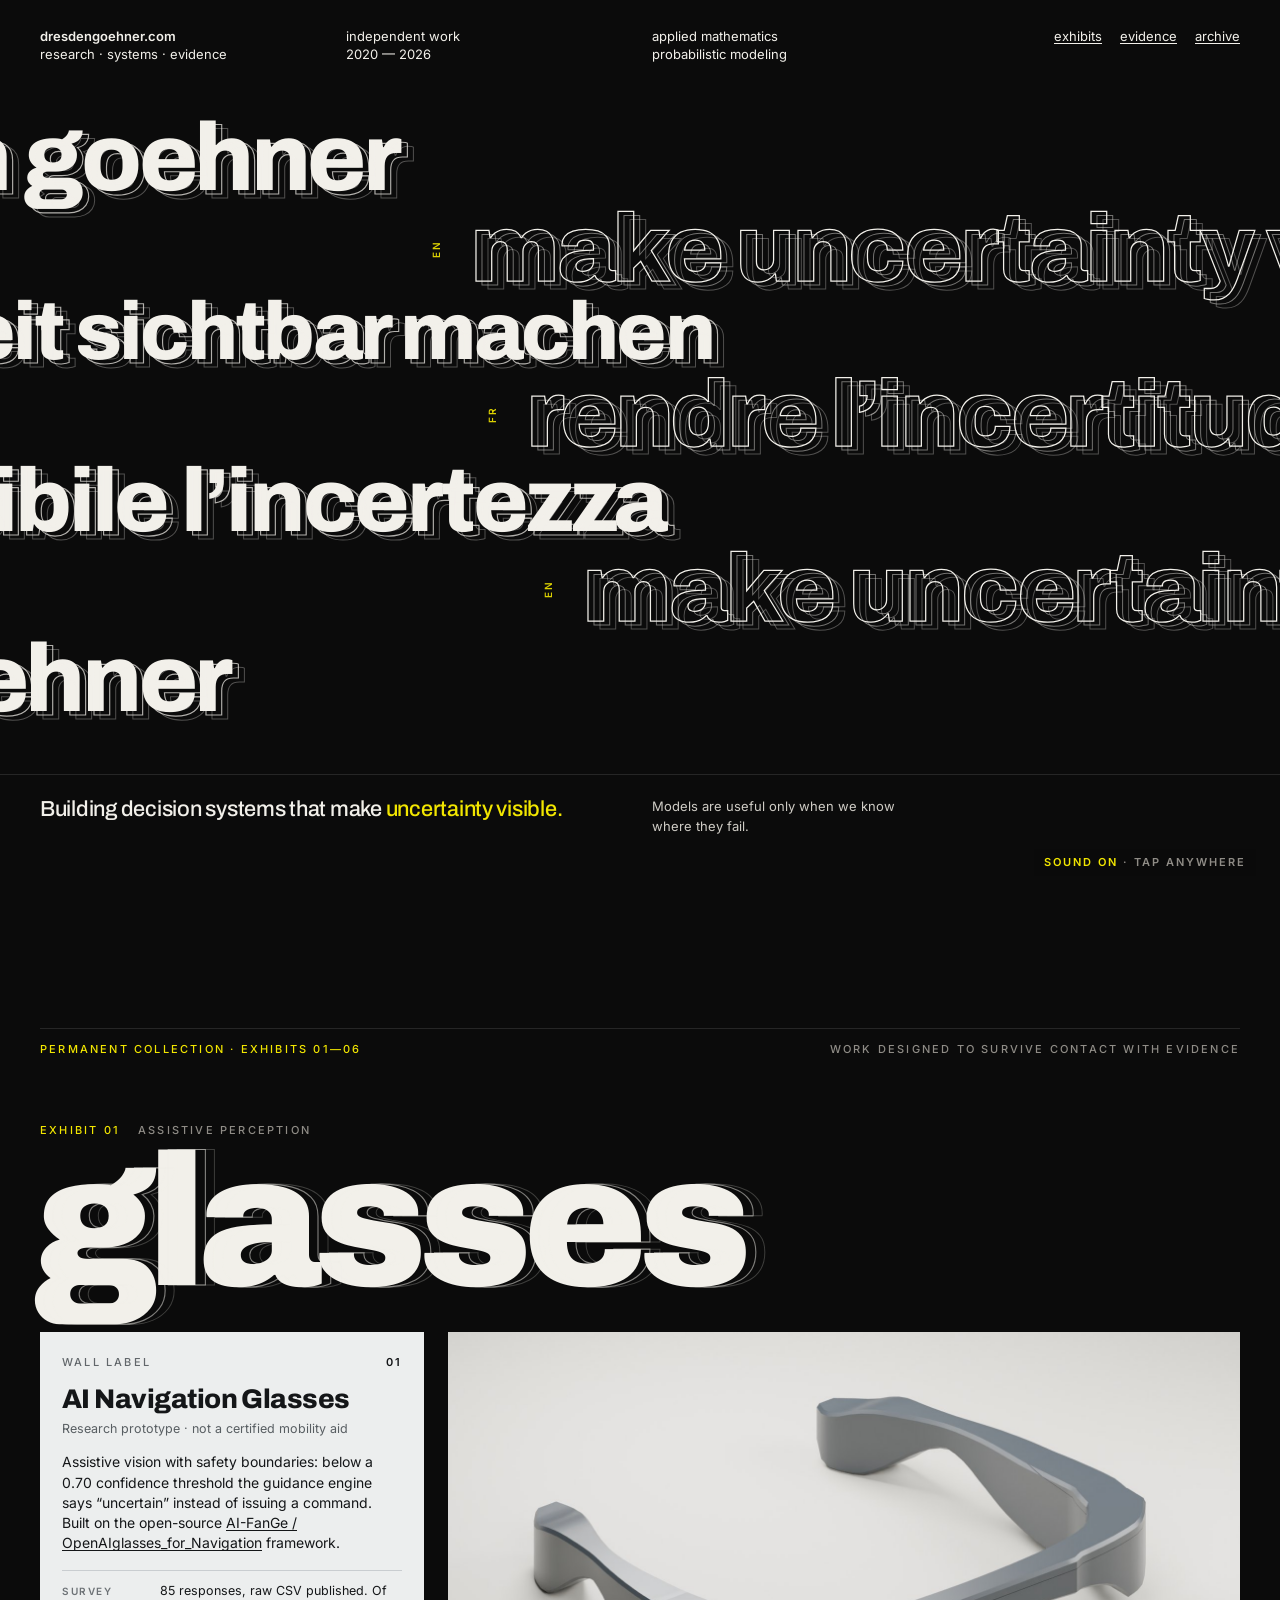
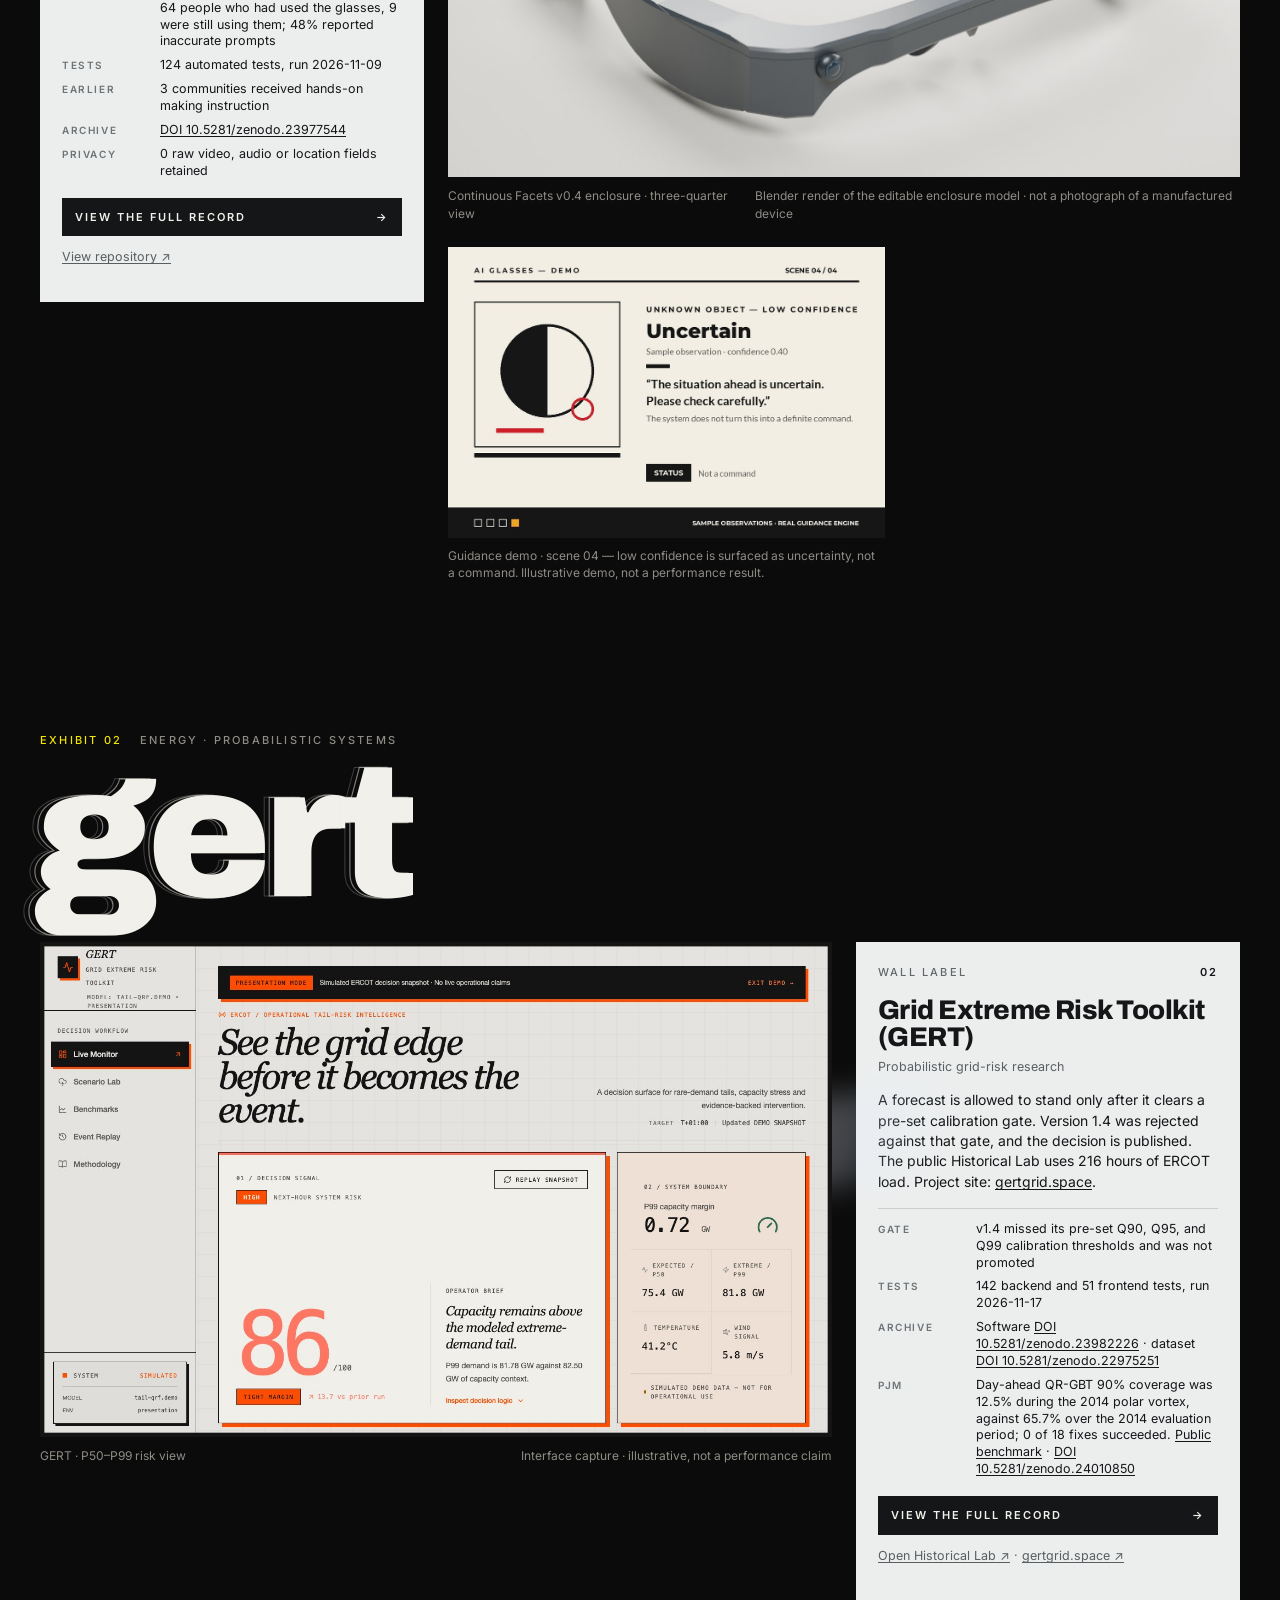
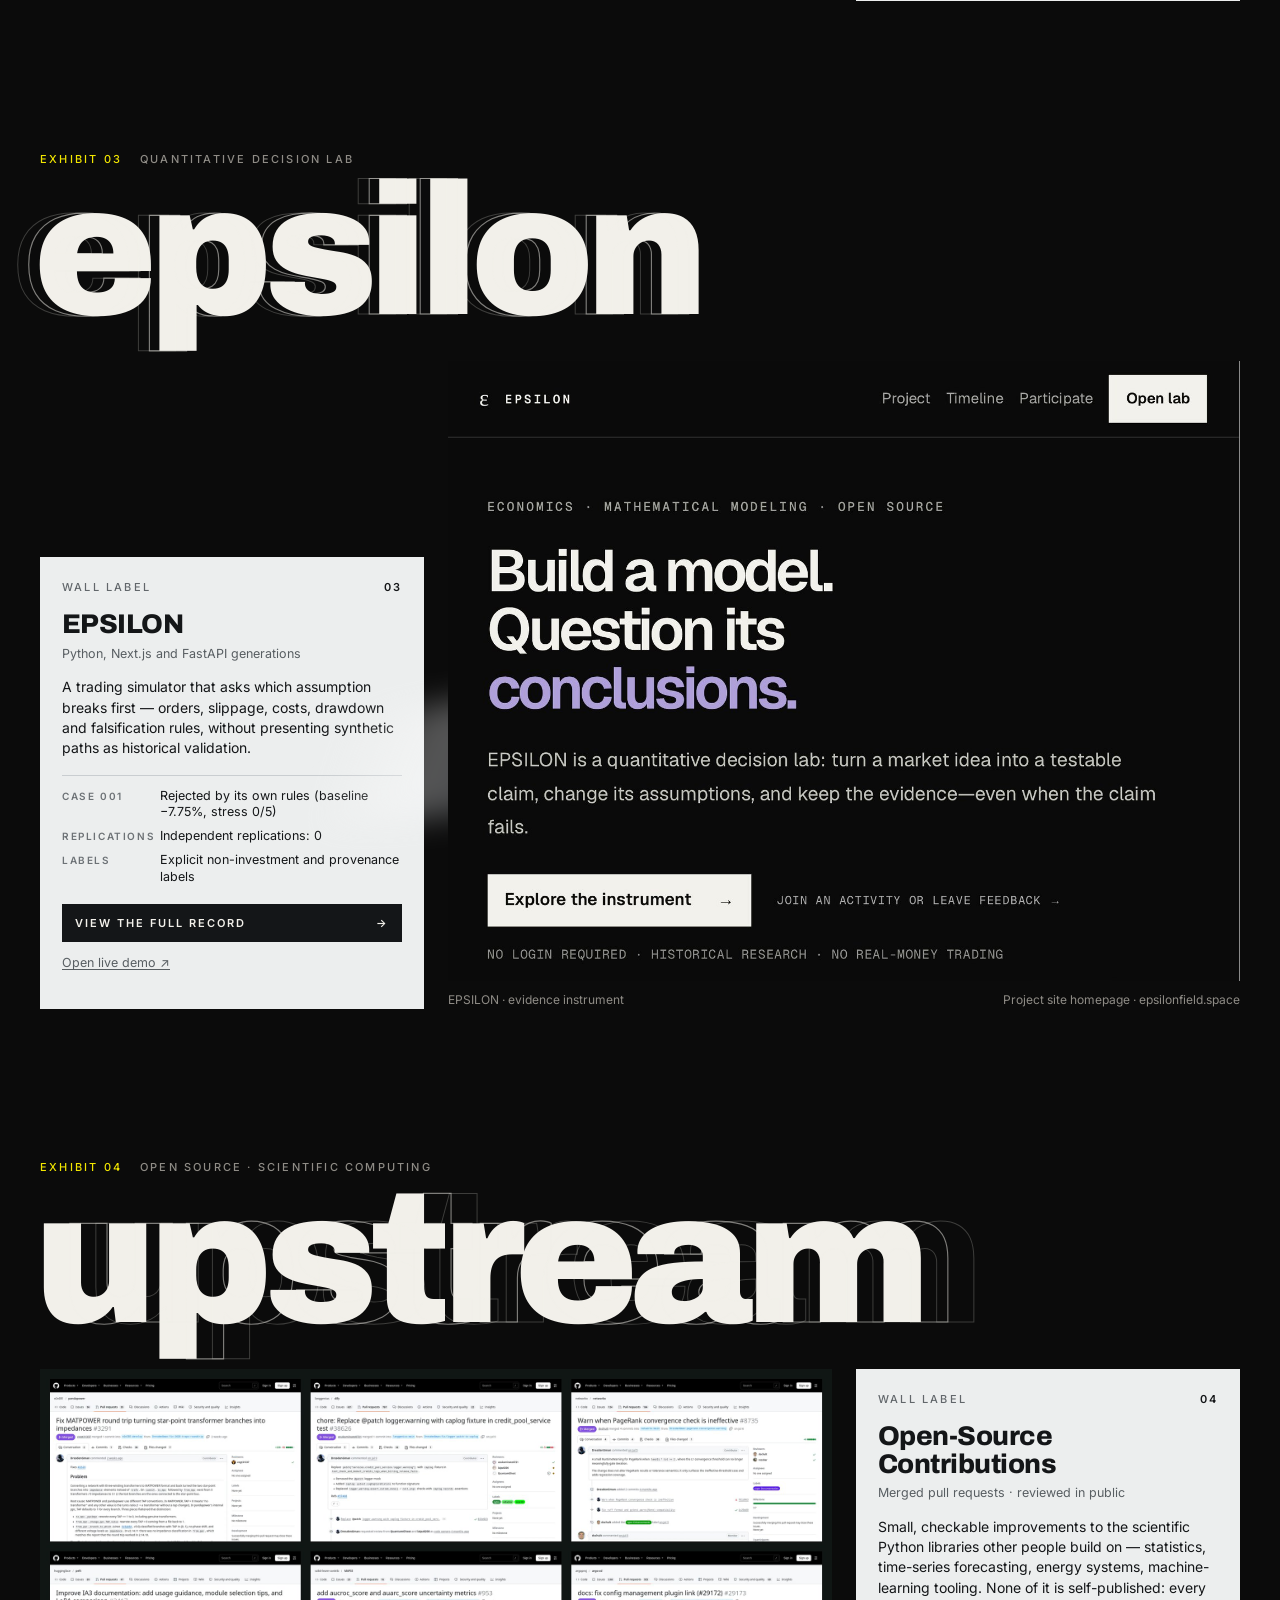
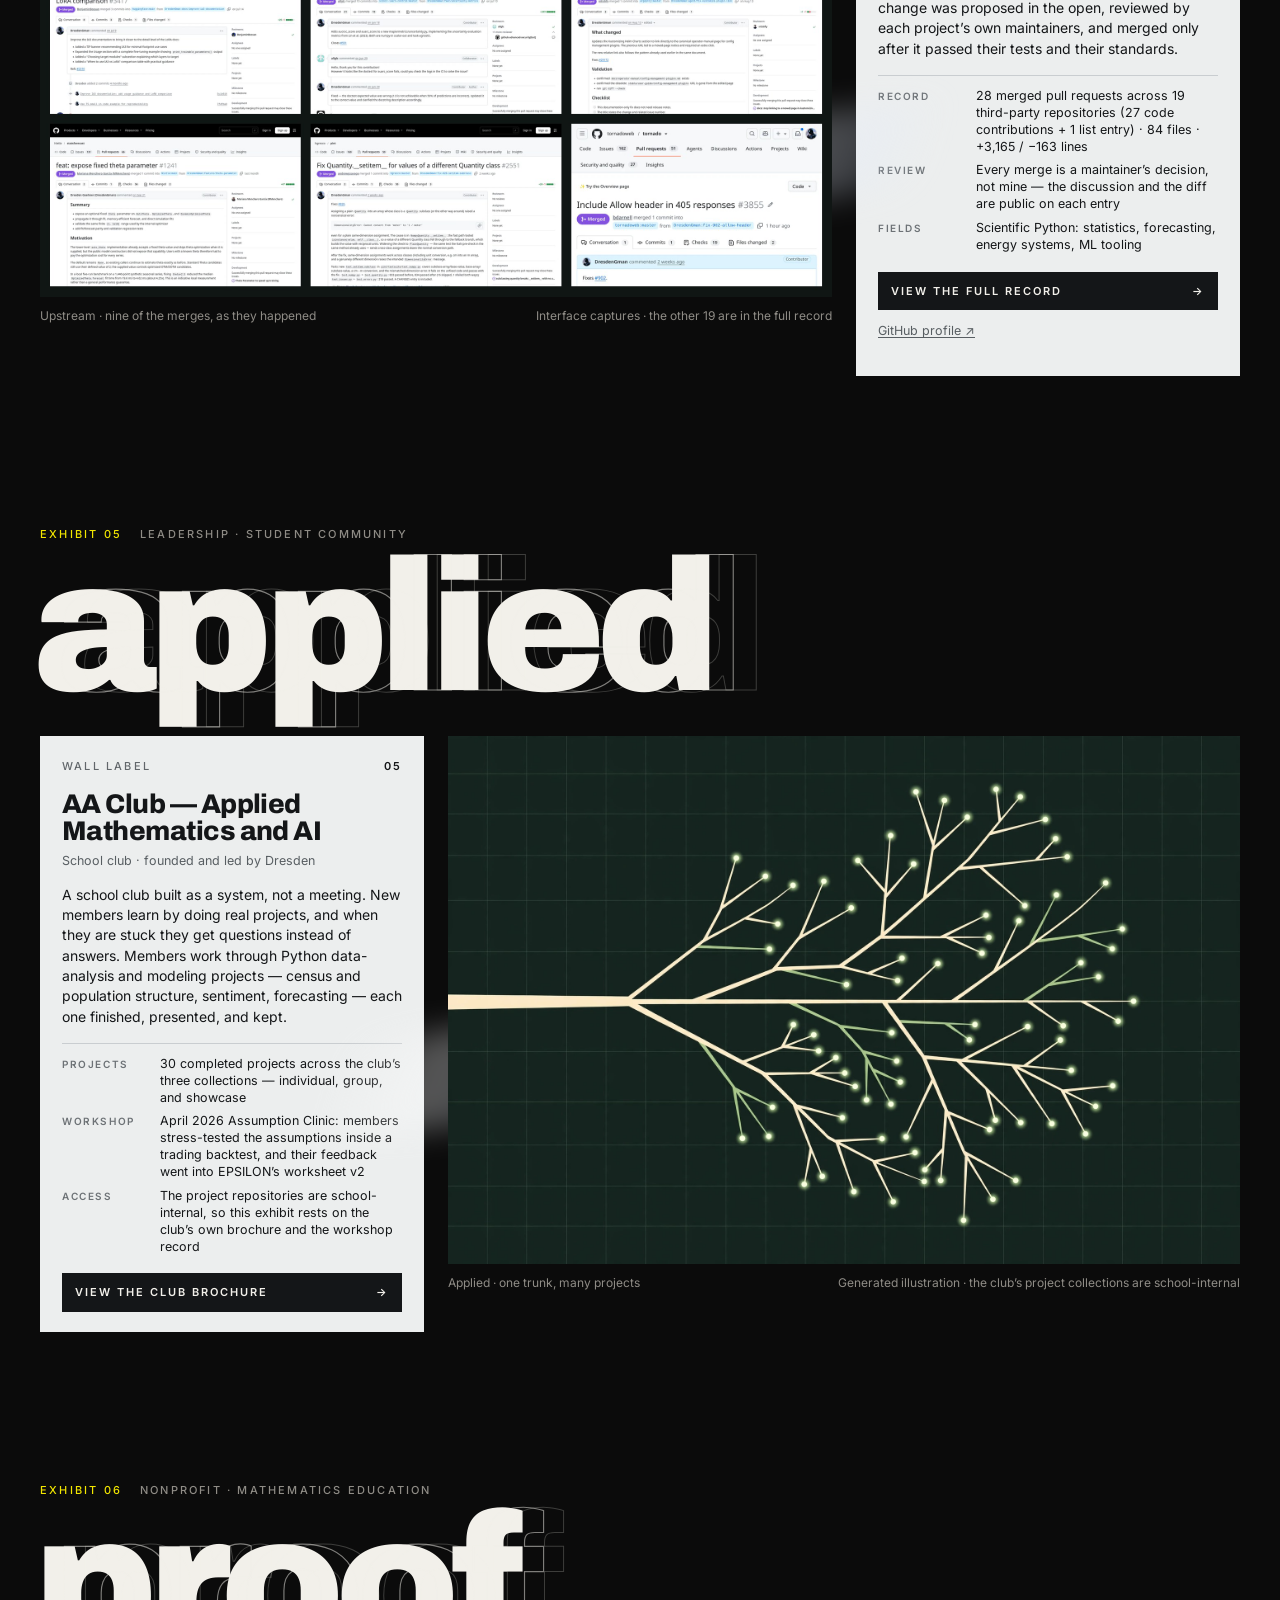
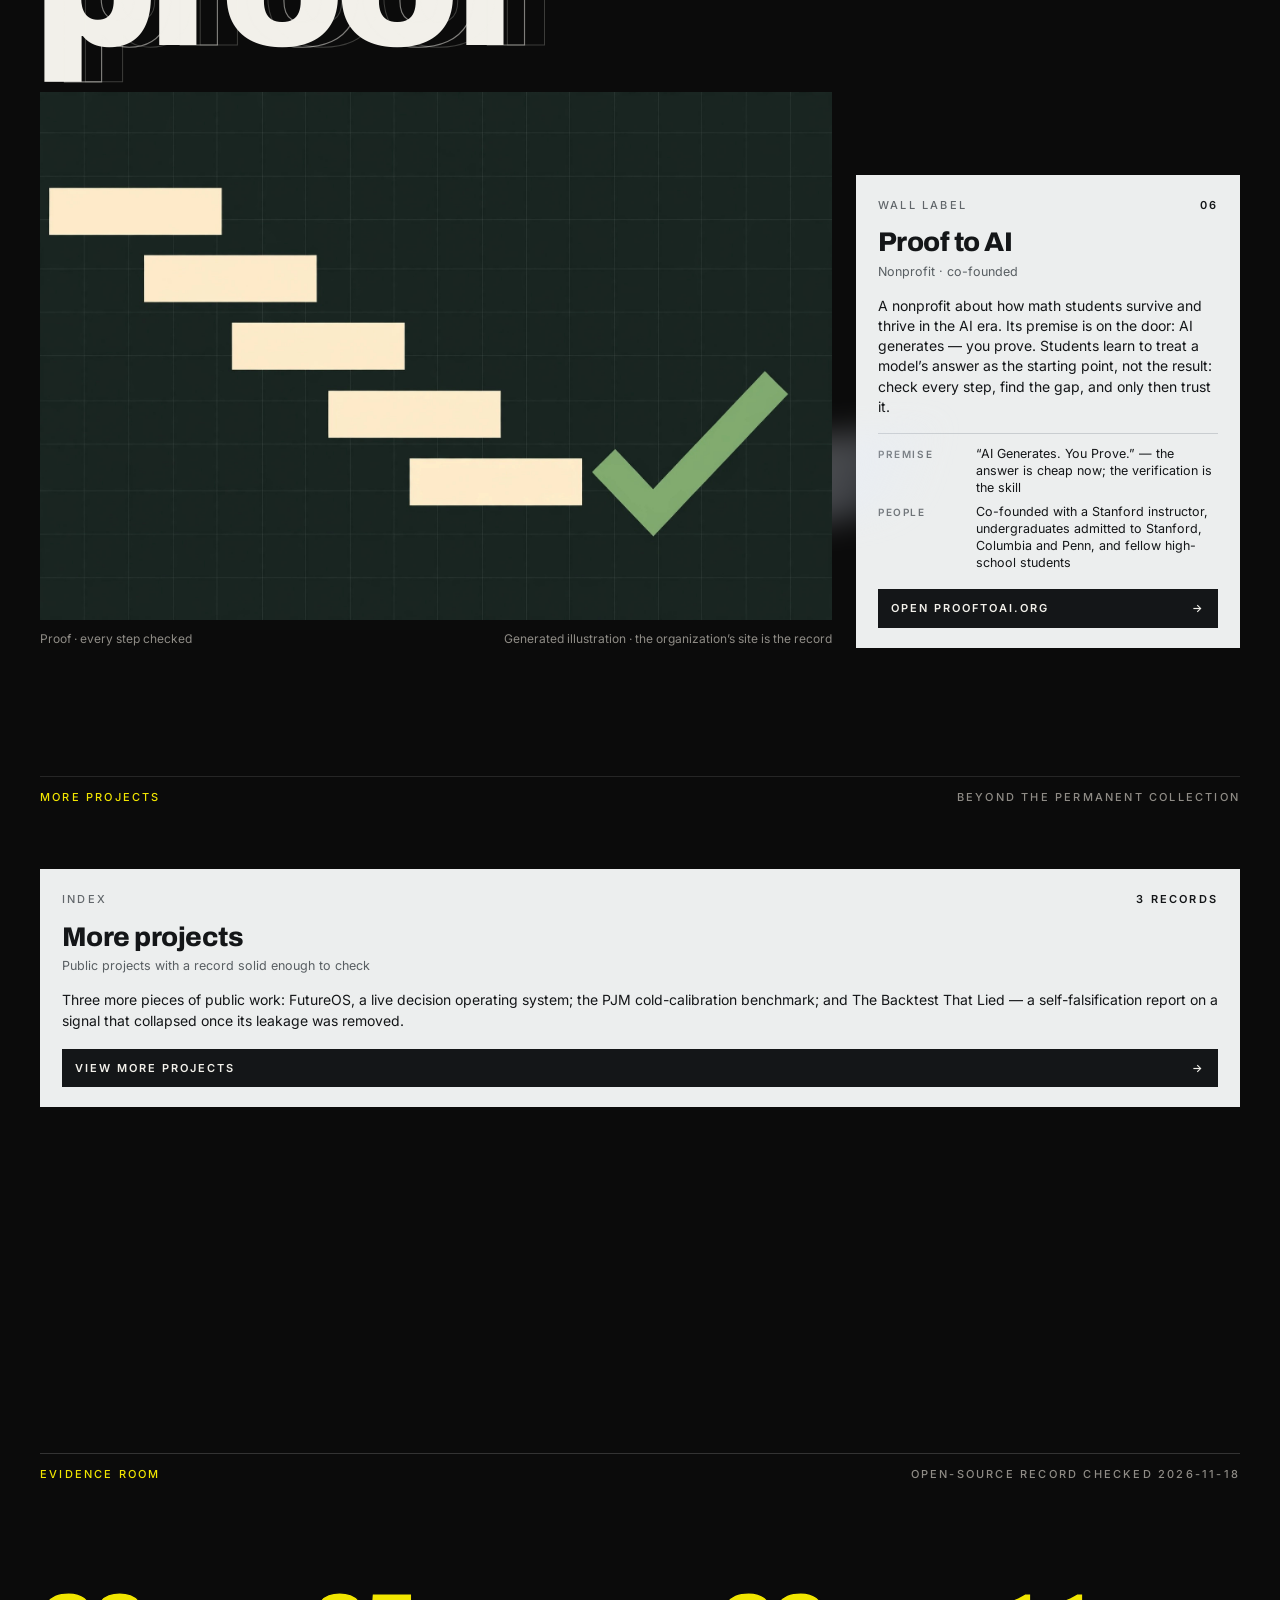
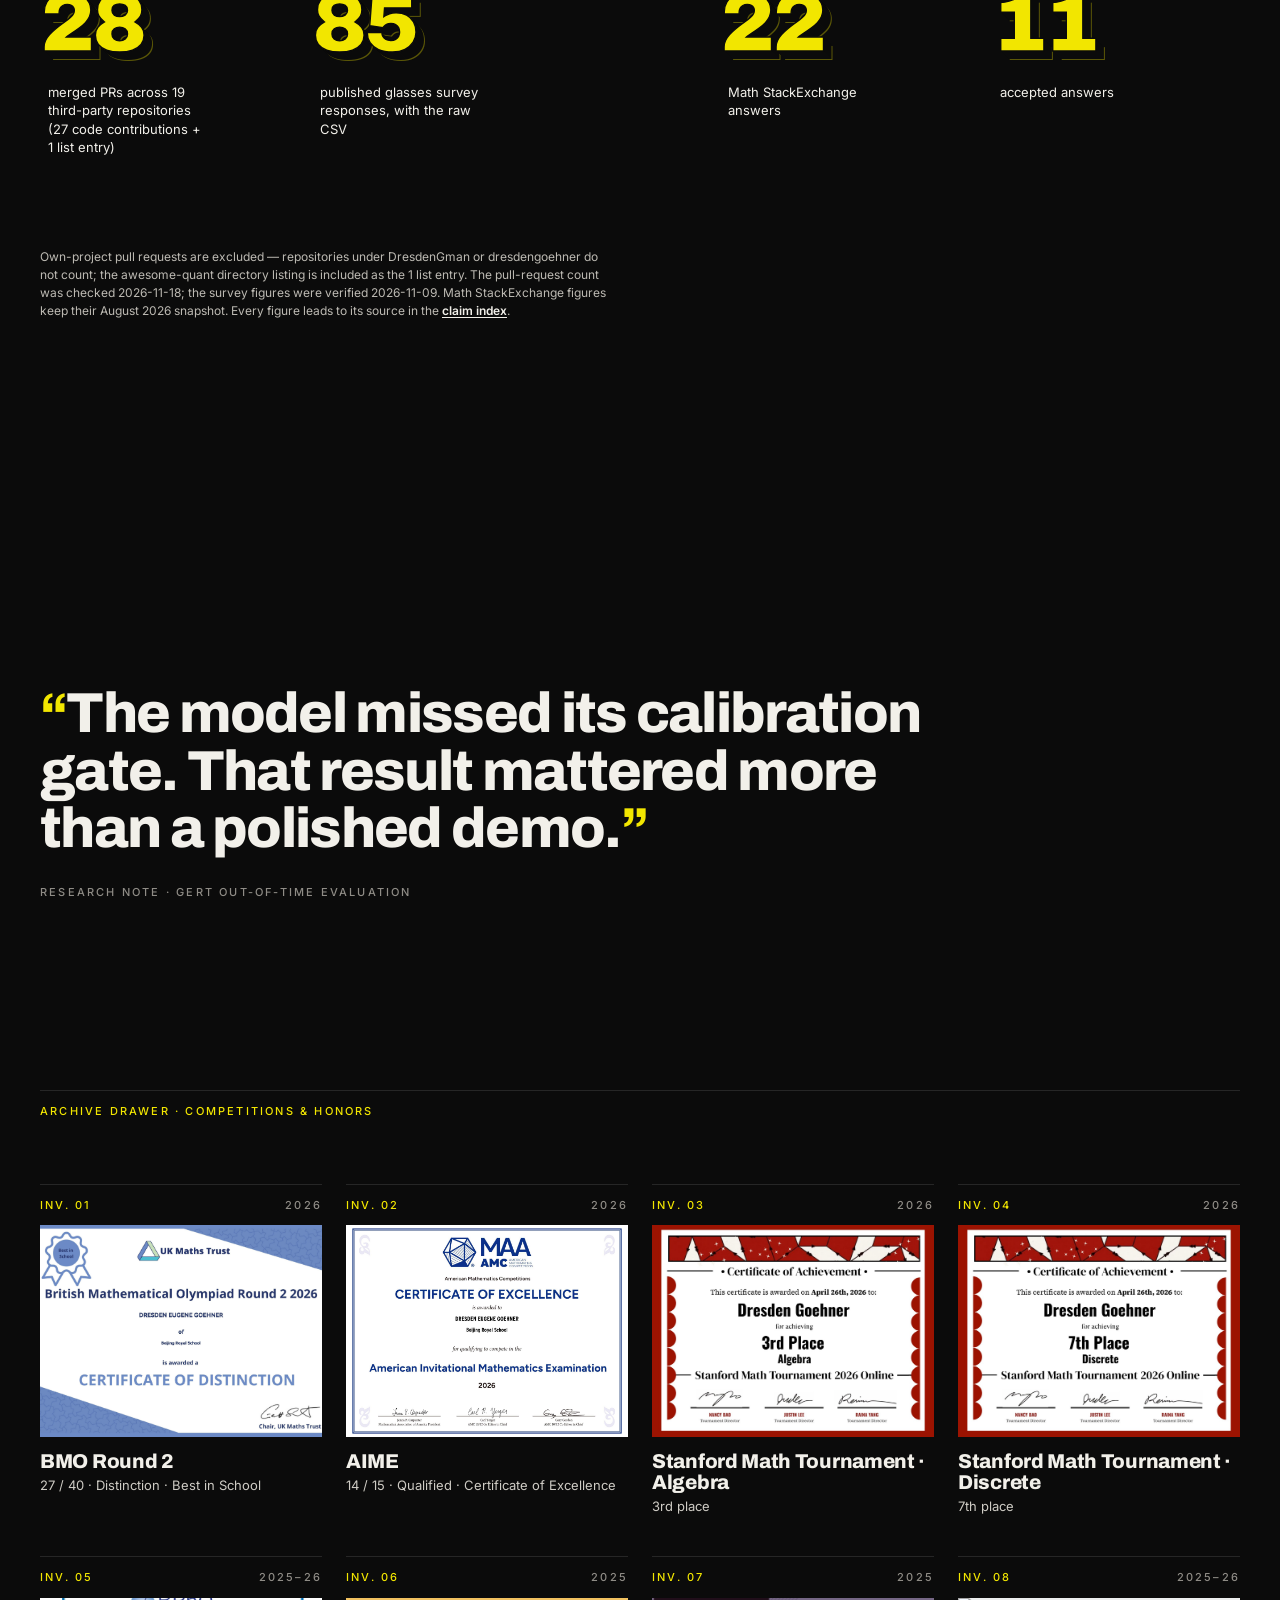
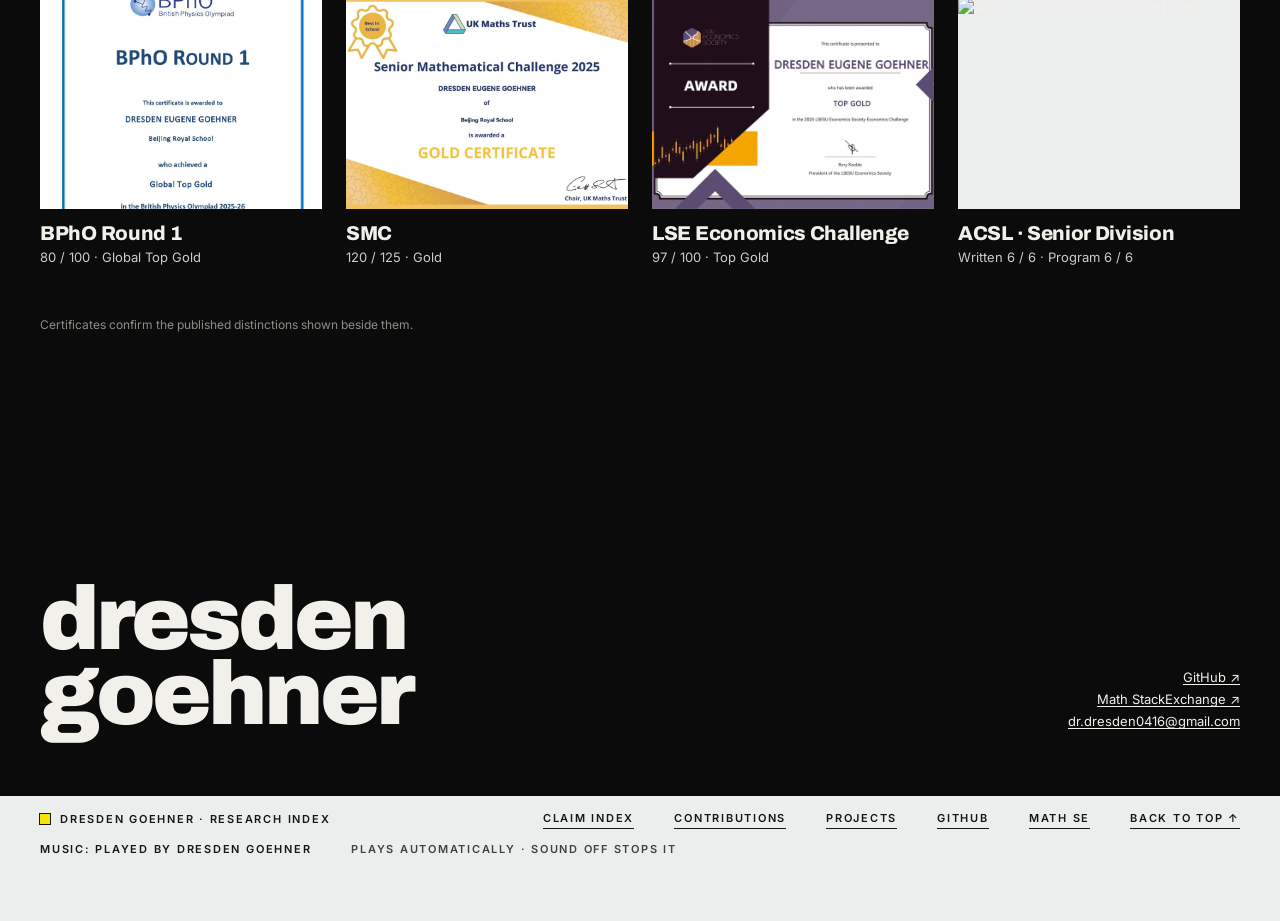
==== commit a8b7a6c5: "Integrate: remove the design-credit block, calmer hero shake, consistency fixes - Remove the footer " ====
--- a/index.html
+++ b/index.html
@@ -30,7 +30,7 @@
 .grid{display:grid;grid-template-columns:repeat(12,minmax(0,1fr));column-gap:var(--gap);padding:0 var(--pad)}
 .ul{background:linear-gradient(currentColor,currentColor) 0 100%/100% 1px no-repeat;transition:color .25s,background-size .35s var(--ease)}
 .ul:hover,.ul:focus-visible{color:var(--y)}
-/* ---------- hero: Megert ---------- */
+/* ---------- hero ---------- */
 .hero{min-height:100svh;display:flex;flex-direction:column;padding-top:28px}
 .meta{font-size:13px;line-height:1.38}
 .meta>div:nth-child(1){grid-column:1/4}.meta>div:nth-child(2){grid-column:4/7}.meta>div:nth-child(3){grid-column:7/10}.meta>nav{grid-column:10/13;text-align:right}
@@ -45,9 +45,9 @@
    row's measured width in em (Archivo 800, -.035em tracking), and the fit
    term makes code column (var(--pad)) + row + the full mouse-parallax range
    (14px) end at 95.6% of the viewport width, so the solid glyphs stay inside
-   at rest. The remaining 4.4% absorbs the full audio-reactive swing: #lines
-   scales up to 1.02 about the centre and each row up to 1.05 about its own
-   centre plus a 2.5deg skew on the beat (see assets/css/sound.css). Rows
+   at rest. The remaining 4.4% easily absorbs the full audio-reactive swing: #lines
+   swells up to 1.2% and each row up to 3% about its own
+   origin plus a 1.5deg skew on the beat (see assets/css/sound.css). Rows
    that already fit keep the original size; only the long rows shrink. The
    scroll drift still slides rows through the clipped .lines frame. */
 .ln .w{position:relative;display:inline-block;font-family:Archivo,sans-serif;font-weight:800;font-size:min(clamp(42px,7.5vw,116px),calc((95.6vw - var(--pad) - 14px) / var(--em,14.3)));line-height:.94;letter-spacing:-.035em}
@@ -68,7 +68,7 @@
 section{padding:128px 0}
 .label{grid-column:1/-1;display:flex;justify-content:space-between;gap:20px;border-top:1px solid var(--line);padding-top:12px;margin-bottom:64px;color:var(--dim)}
 .label .cap:first-child{color:var(--y)}
-/* ---------- exhibits: Megert word + Landheer wall label ---------- */
+/* ---------- exhibits ---------- */
 .ex{row-gap:0;margin-bottom:150px;align-items:start}
 .ex:last-child{margin-bottom:0}
 .ex .tag{grid-column:1/-1;display:flex;align-items:baseline;gap:18px;margin-bottom:10px}
@@ -142,7 +142,7 @@
 footer{padding-top:120px}
 footer .sig{grid-column:1/7;font-family:Archivo;font-weight:900;font-size:clamp(44px,7vw,108px);letter-spacing:-.045em;line-height:.84}
 footer .col{font-size:13px;line-height:1.7;align-self:end}
-footer .c1{grid-column:7/10}footer .c2{grid-column:10/13;text-align:right;color:var(--dim)}
+footer .c1{grid-column:10/13;text-align:right}
 .inst{margin-top:64px;background:var(--paper);color:var(--ink);padding:14px var(--pad);display:flex;flex-wrap:wrap;gap:12px 40px;align-items:center}
 .inst .cap{font-weight:600;letter-spacing:.16em}
 .inst .cap:first-child{margin-right:auto}
@@ -172,7 +172,7 @@
 .nums{grid-template-columns:repeat(2,minmax(0,1fr))}
 .ev-note,.drawer-note,.quote blockquote,.quote cite{grid-column:1/-1}
 .drawer{grid-template-columns:repeat(2,minmax(0,1fr));gap:32px var(--gap)}
-footer .sig,footer .c1,footer .c2{grid-column:1/-1;text-align:left}footer .c1{margin-top:28px}
+footer .sig,footer .c1{grid-column:1/-1;text-align:left}footer .c1{margin-top:28px}
 .inst{gap:10px 20px}.inst .cap:first-child{flex-basis:100%}
 }
 </style><link rel="stylesheet" href="assets/css/sound.css">
@@ -281,7 +281,7 @@
 </main>
 
 <footer>
-  <div class="grid"><div class="sig">dresden<br>goehner</div><div class="col c1"><a class="ul" href="https://github.com/DresdenGman">GitHub ↗</a><br><a class="ul" href="https://math.stackexchange.com/users/1769665/dresden">Math StackExchange ↗</a><br><a class="ul" href="mailto:dr.dresden0416@gmail.com">dr.dresden0416@gmail.com</a></div><div class="col c2">kinetic × museum<br>after Peter Megert 1965 · Alfred Willimann 1932<br>Tim A. Landheer 2015</div></div>
+  <div class="grid"><div class="sig">dresden<br>goehner</div><div class="col c1"><a class="ul" href="https://github.com/DresdenGman">GitHub ↗</a><br><a class="ul" href="https://math.stackexchange.com/users/1769665/dresden">Math StackExchange ↗</a><br><a class="ul" href="mailto:dr.dresden0416@gmail.com">dr.dresden0416@gmail.com</a></div></div>
   <div class="inst"><span class="cap"><span class="mark" aria-hidden="true"></span>Dresden Goehner · Research Index</span><a class="cap" href="proof.html">Claim index</a><a class="cap" href="contributions.html">Contributions</a><a class="cap" href="projects/index.html">Projects</a><a class="cap" href="https://github.com/DresdenGman">GitHub</a><a class="cap" href="https://math.stackexchange.com/users/1769665/dresden">Math SE</a><a class="cap" href="#top">Back to top ↑</a><span class="cap sound-credit">Music: played by Dresden Goehner</span></div>
 </footer>
 <script src="assets/common.js"></script>
--- a/assets/css/sound.css
+++ b/assets/css/sound.css
@@ -54,7 +54,7 @@
 @media (prefers-reduced-motion:no-preference){
   /* the whole block breathes, each row kicks on the beat, staggered, with an
      alternating skew; rows are sized in index.html to fit at full swing */
-  #lines.rx{scale:calc(1 + var(--amp, 0) * .02);transform-origin:8% 50%}
+  #lines.rx{scale:calc(1 + var(--amp, 0) * .012);transform-origin:8% 50%}
   .ln:nth-child(1){--b:var(--b0,0);--sk:1}
   .ln:nth-child(2){--b:var(--b1,0);--sk:-1}
   .ln:nth-child(3){--b:var(--b2,0);--sk:1}
@@ -63,7 +63,7 @@
   .ln:nth-child(6){--b:var(--b5,0);--sk:-1}
   .ln:nth-child(7){--b:var(--b6,0);--sk:1}
   body.sound-on #lines.rx .ln .w{
-    transform:skewX(calc(var(--b, 0) * var(--sk, 1) * -2.5deg)) scale(calc(1 + var(--b, 0) * .05));
+    transform:skewX(calc(var(--b, 0) * var(--sk, 1) * -1.5deg)) scale(calc(1 + var(--b, 0) * .03));
     transform-origin:12% 60%;
   }
 }
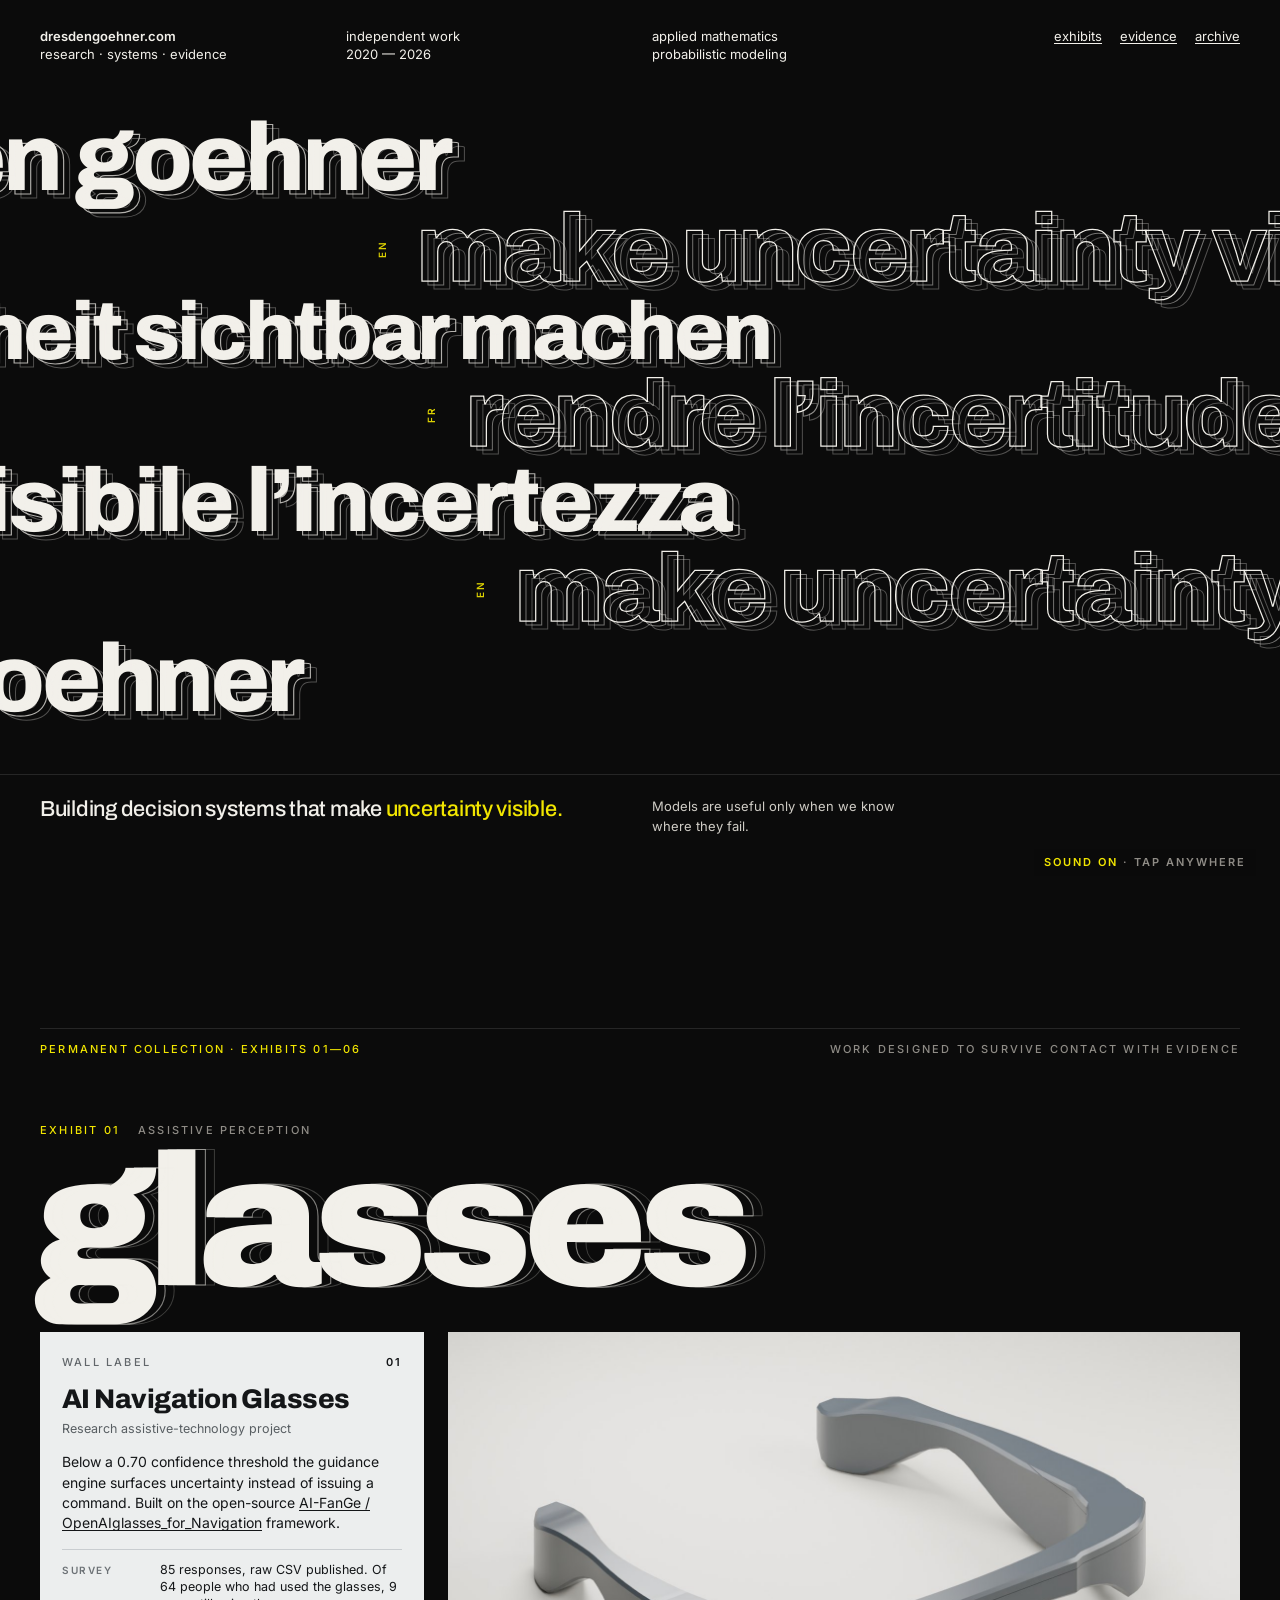
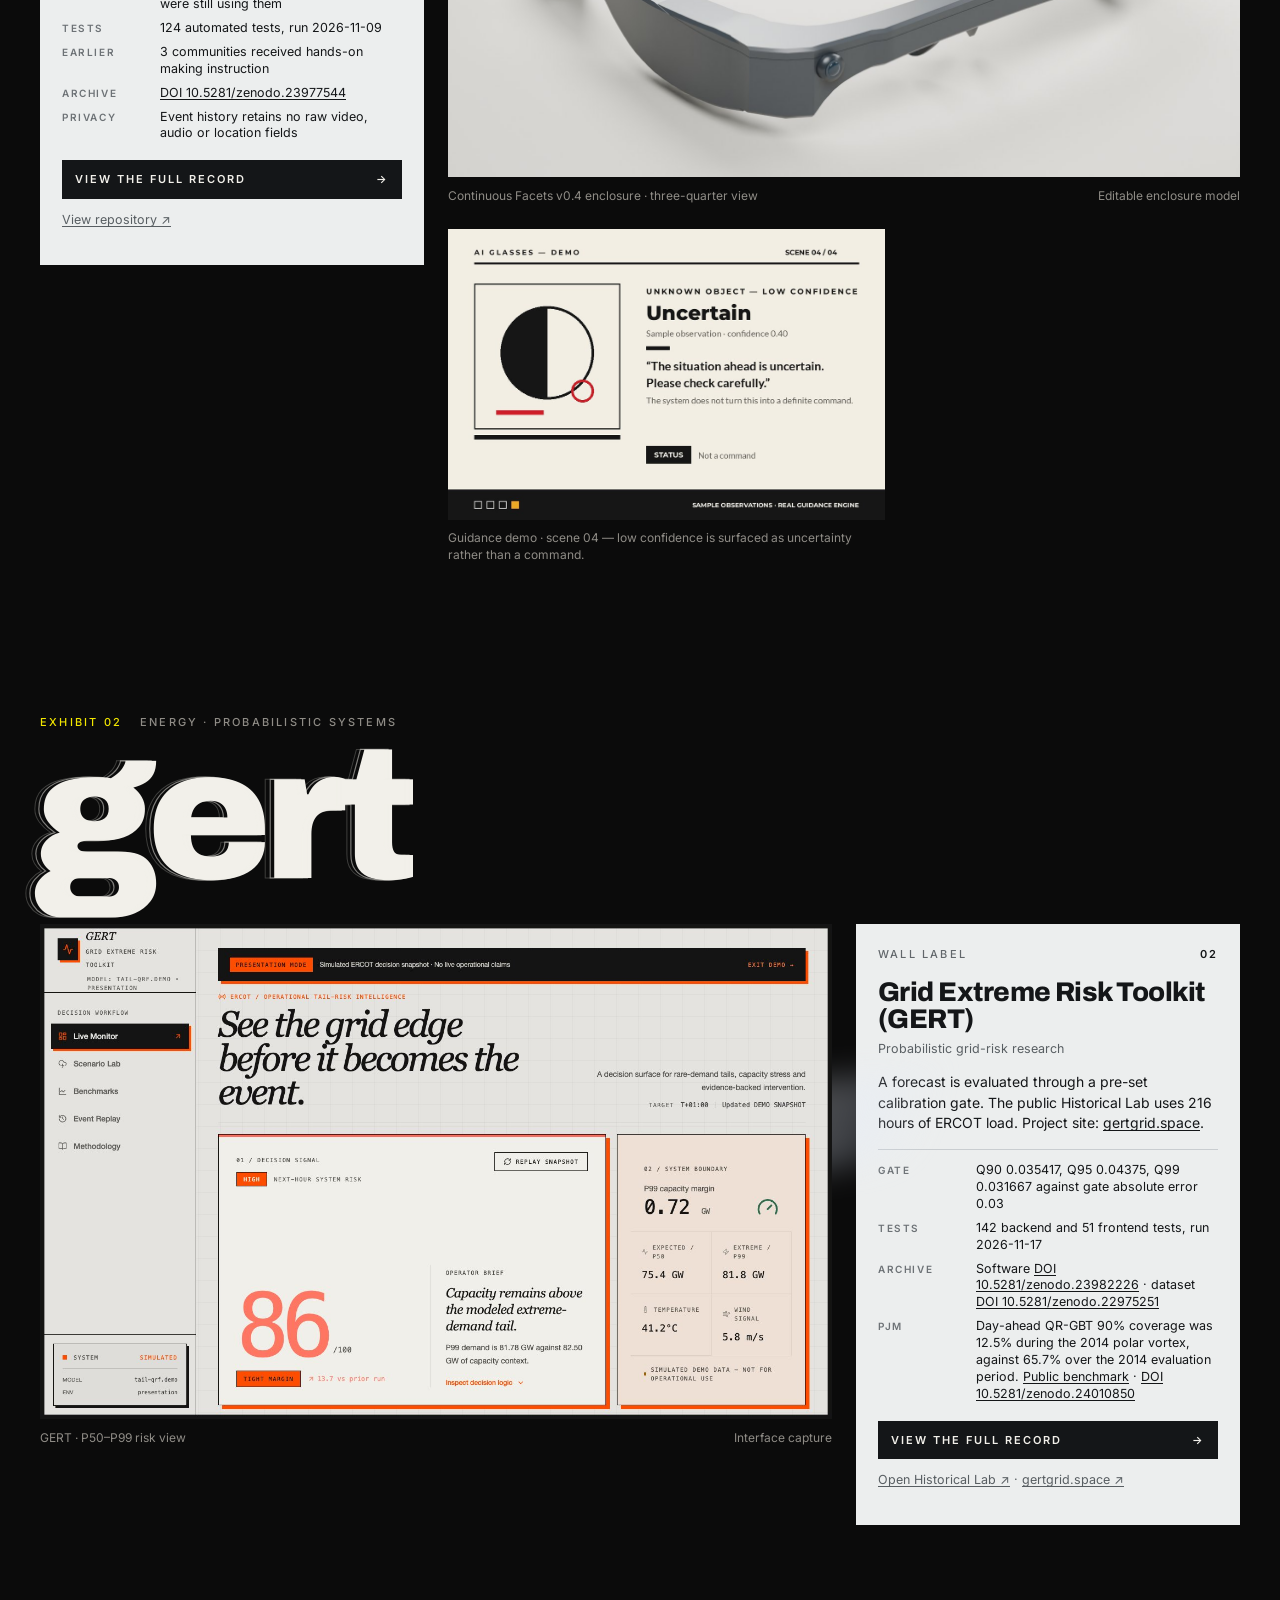
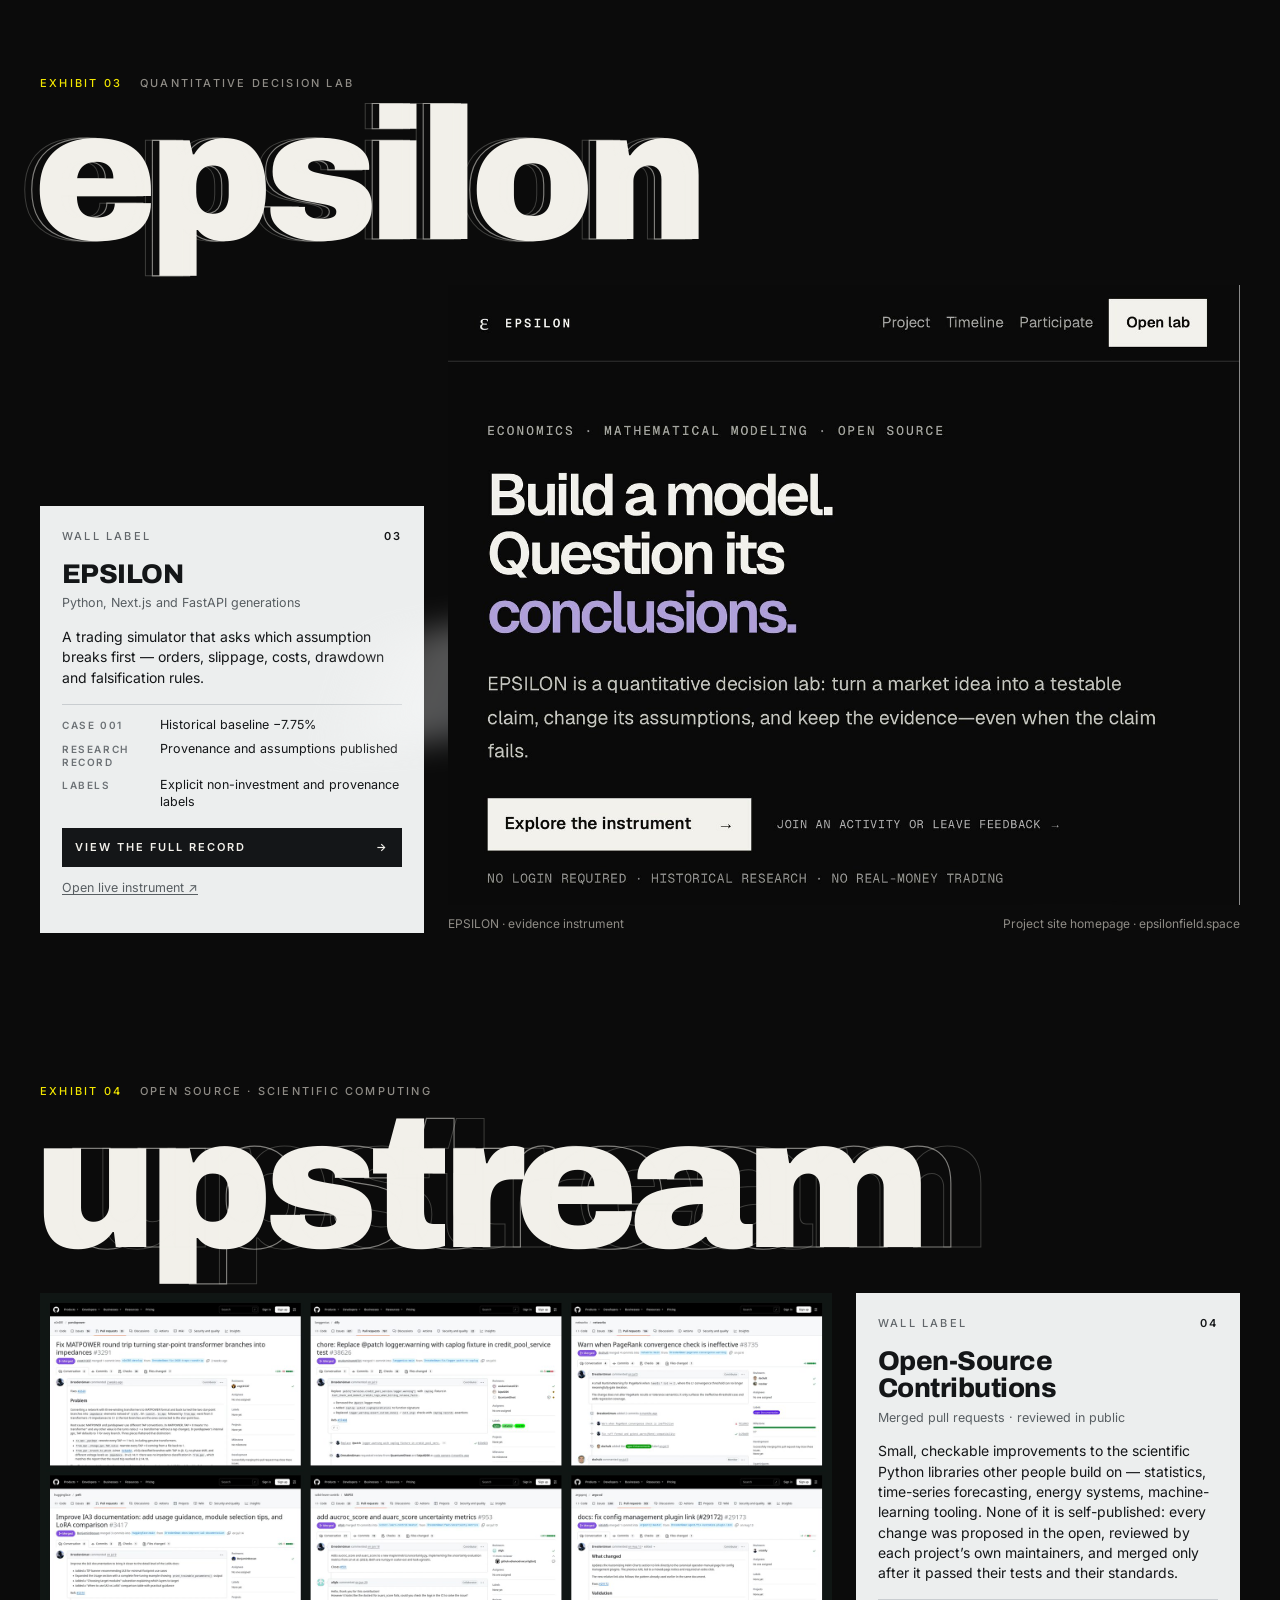
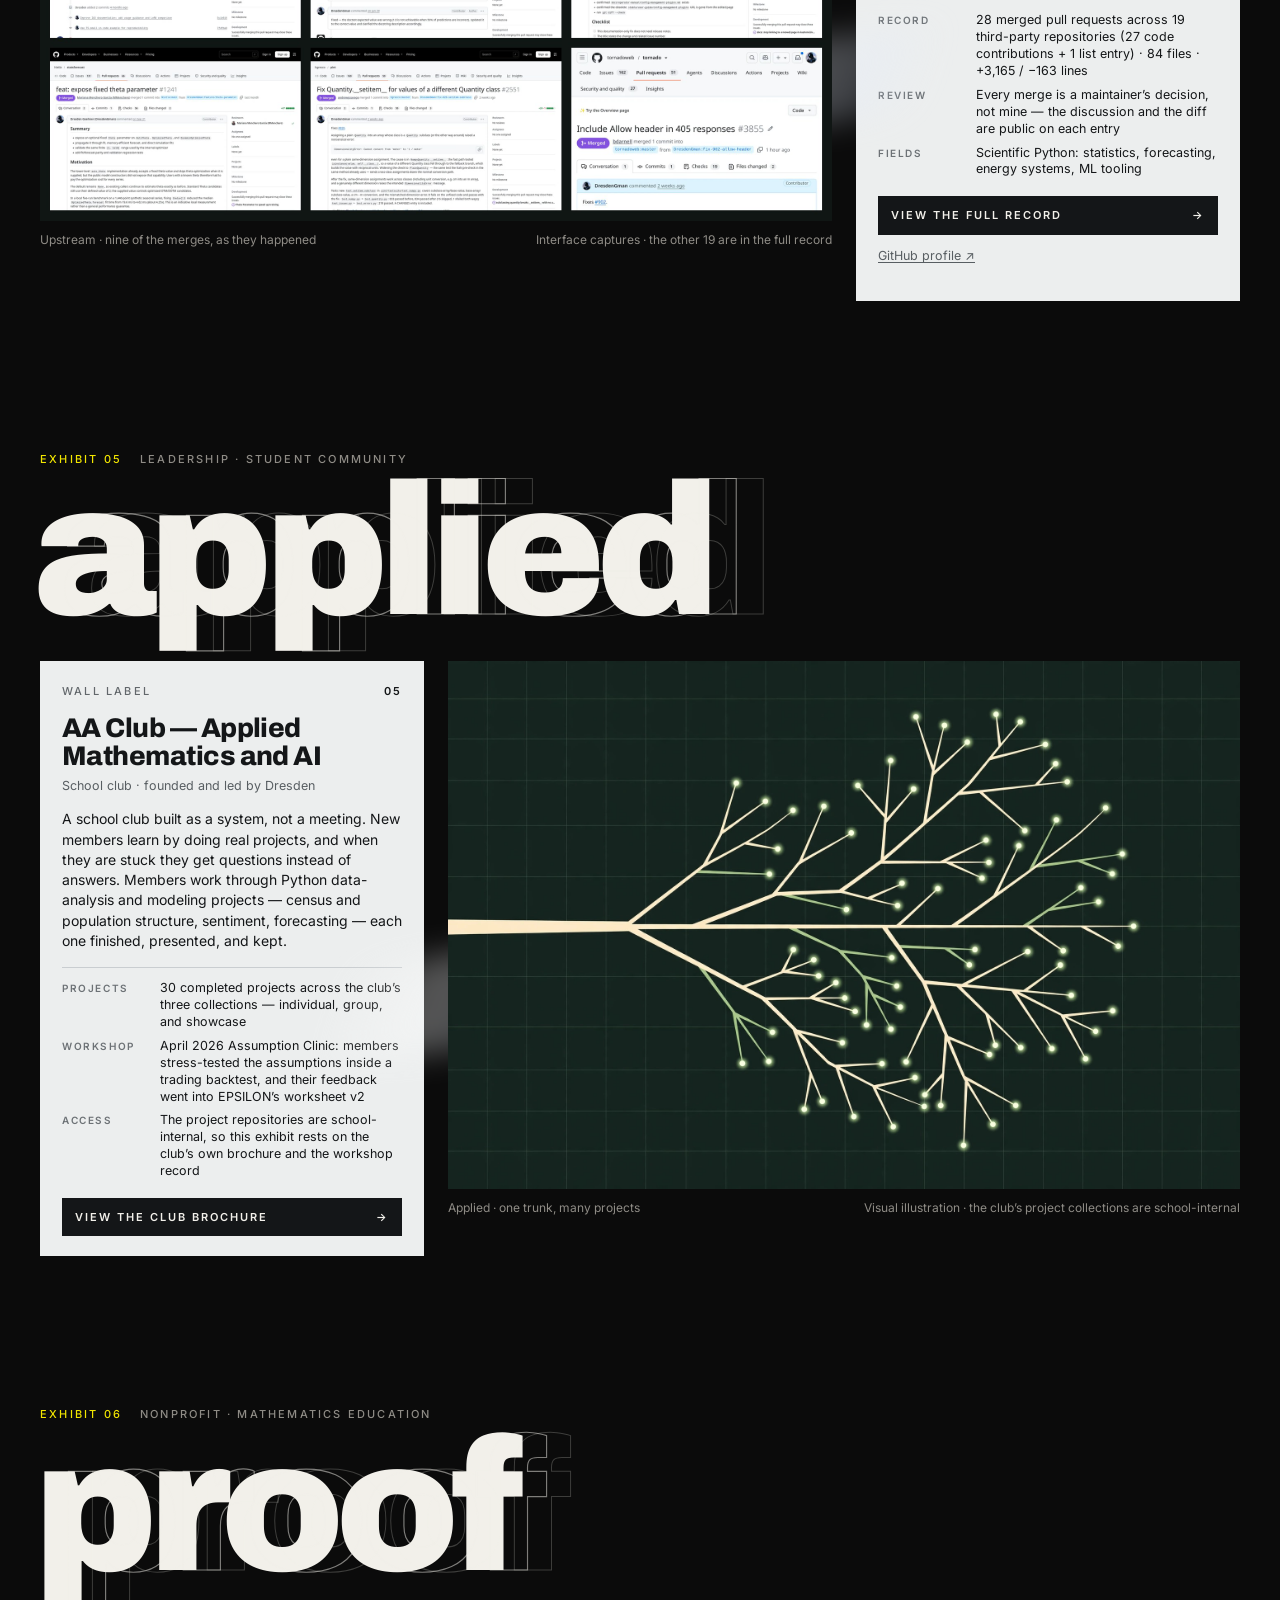
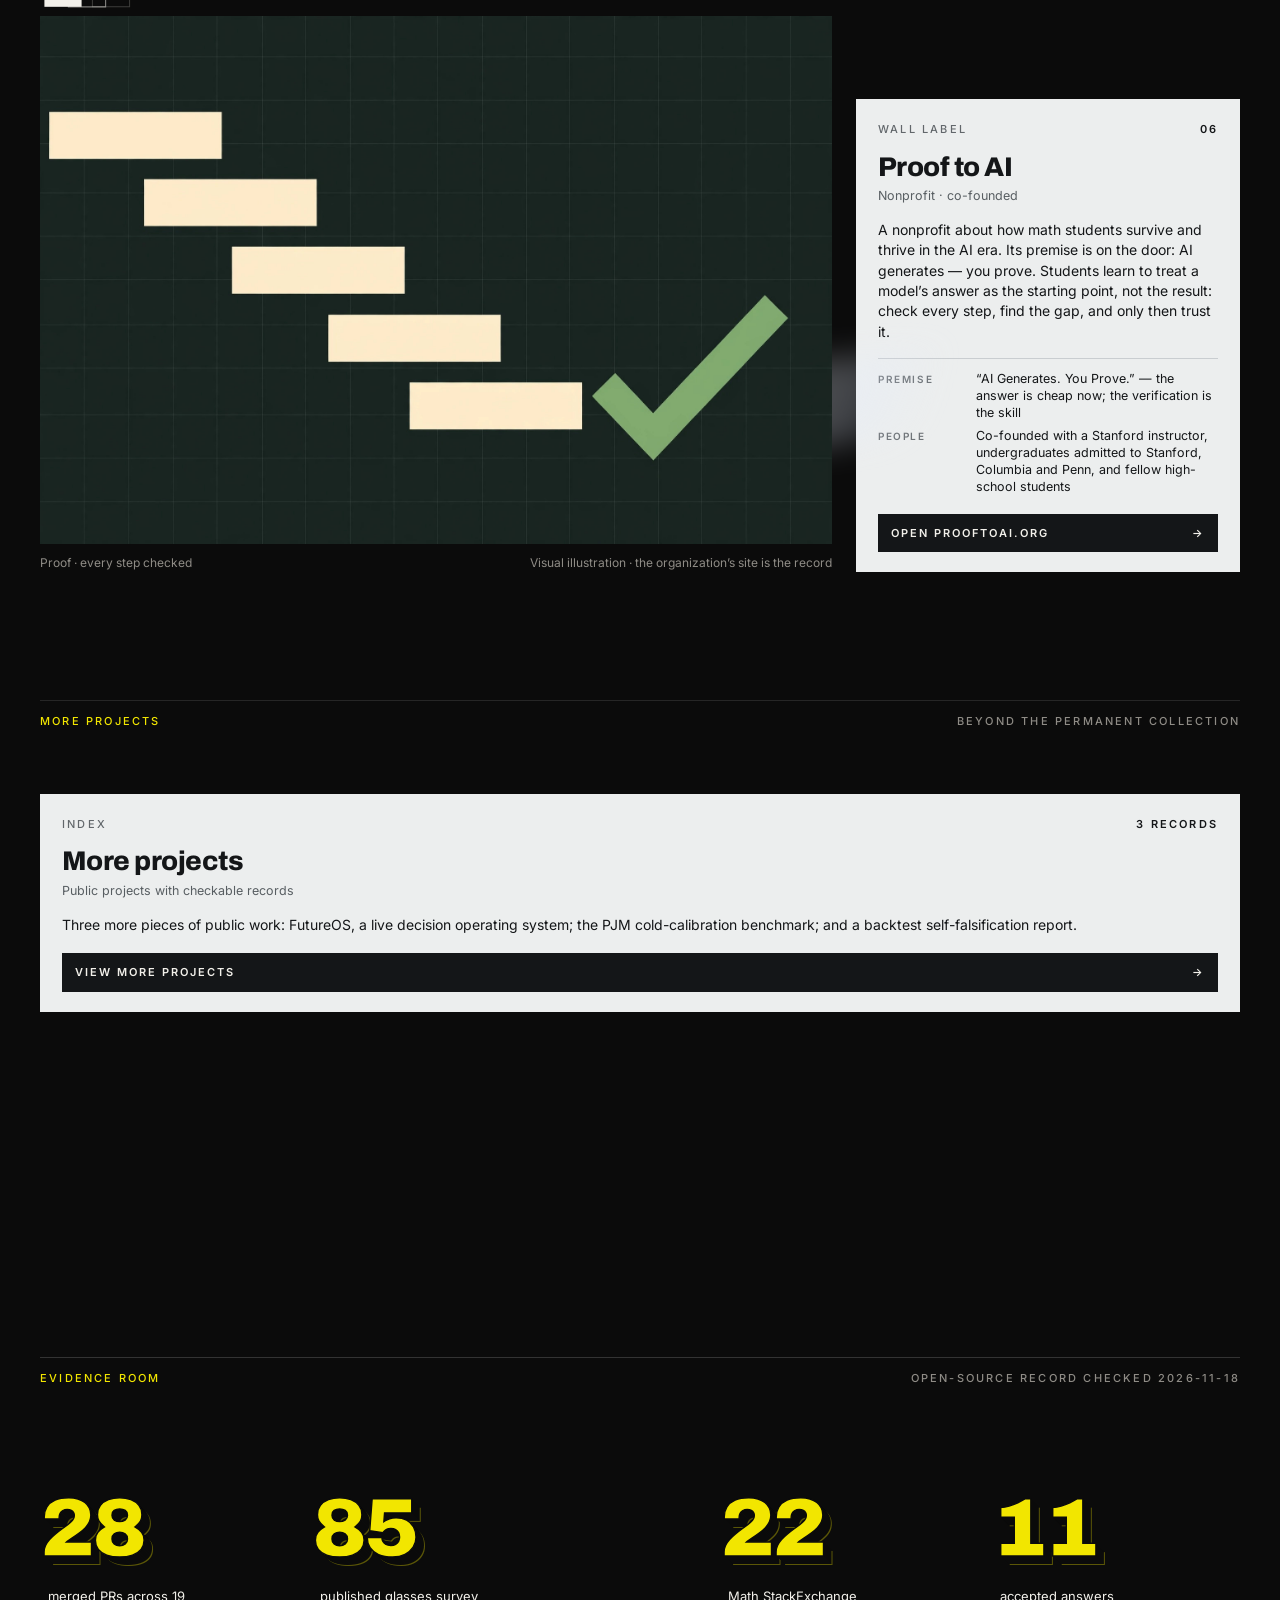
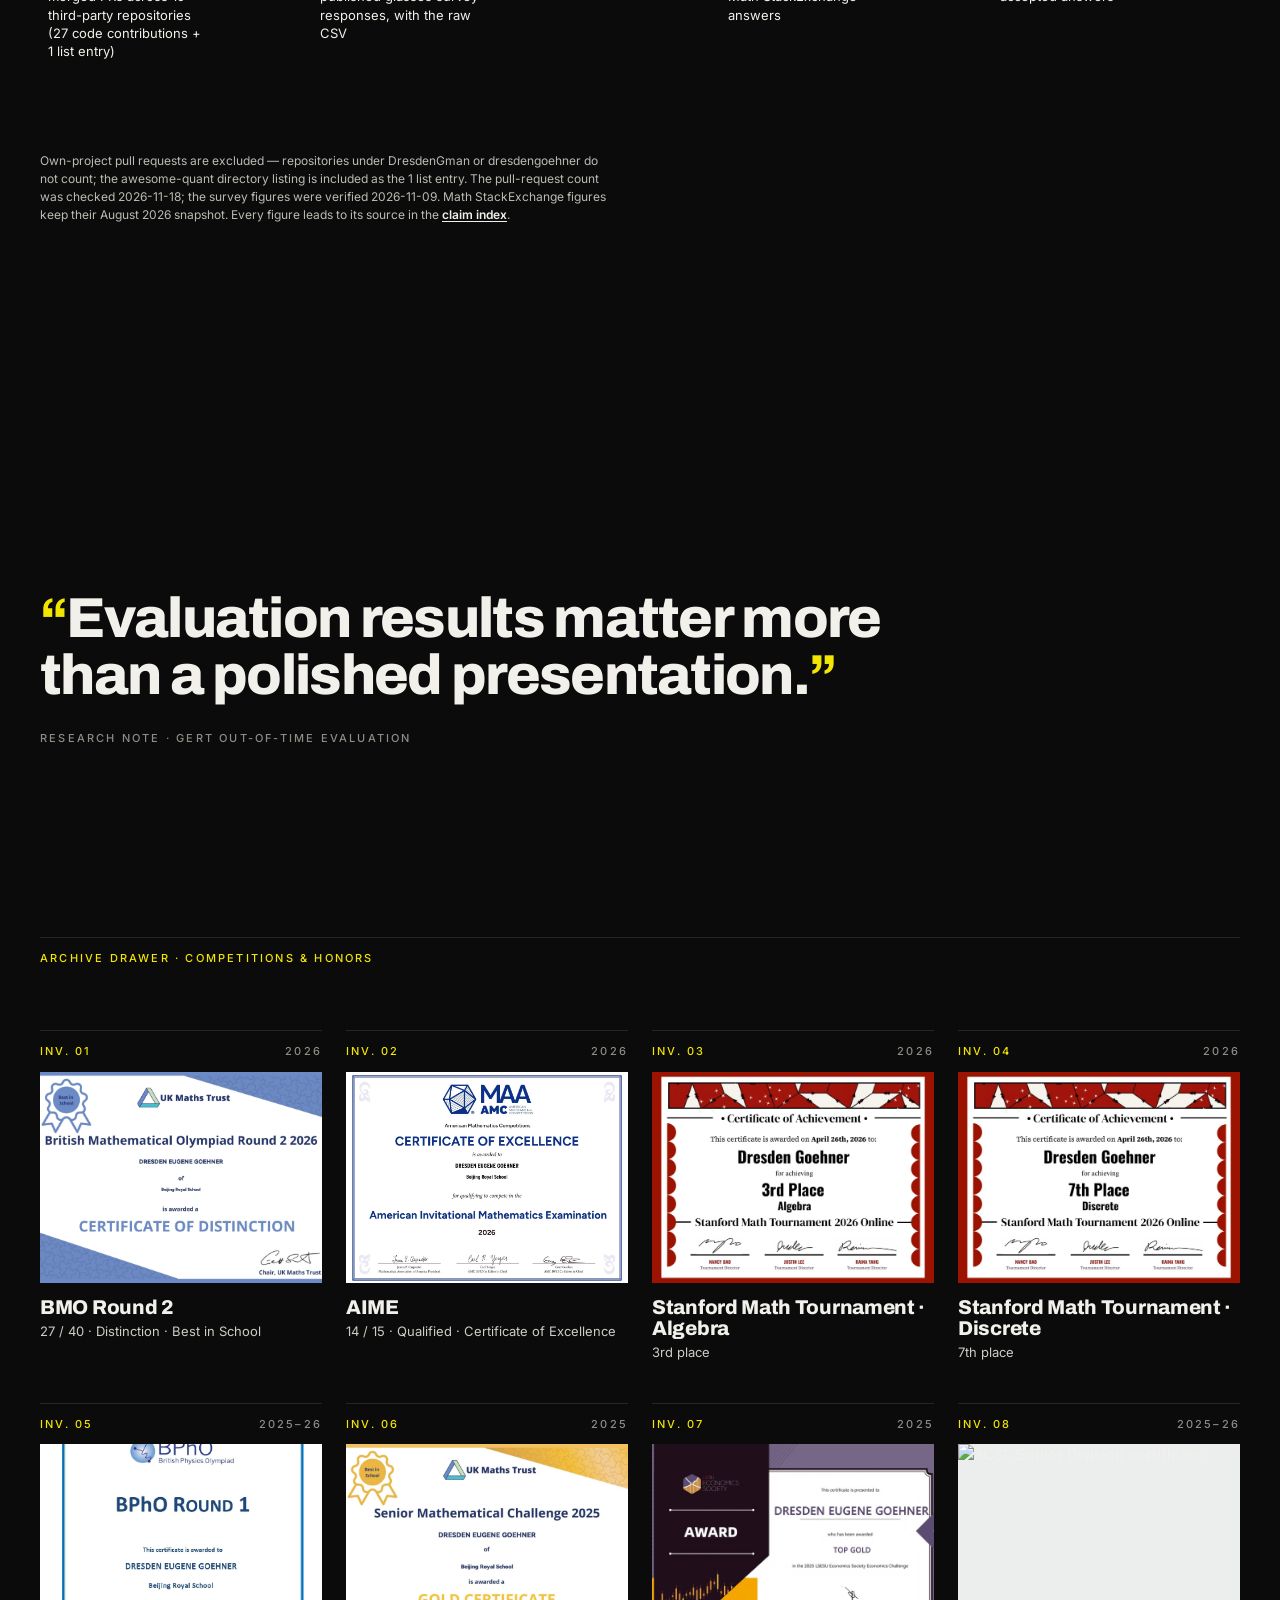
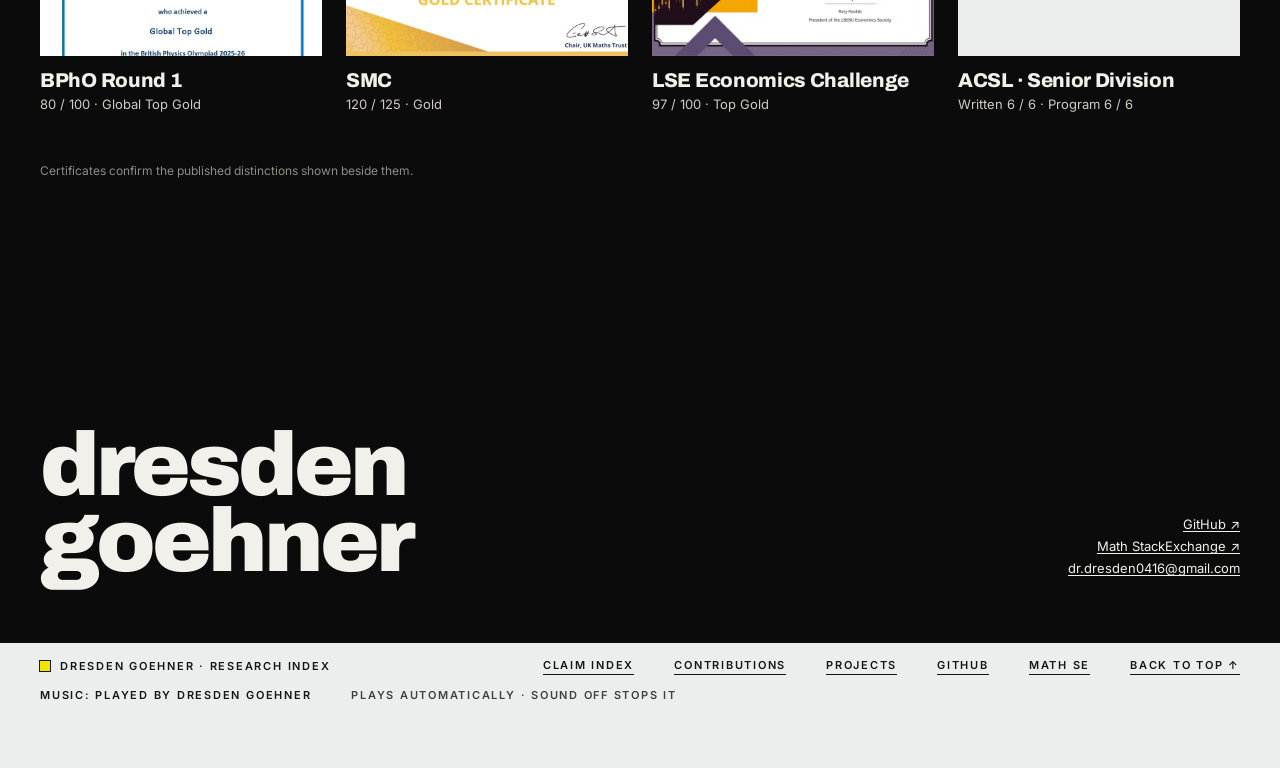
==== commit 156d342c: "Refine project presentation wording Co-authored-by: copilot-swe-agent[bot] <198982749+Copilot@users." ====
--- a/index.html
+++ b/index.html
@@ -199,26 +199,26 @@
   <article class="grid ex r ex1" data-reveal>
     <div class="tag"><span class="cap no">Exhibit 01</span><span class="cap room">Assistive perception</span></div>
     <div class="big" data-k aria-hidden="true">glasses<i>glasses</i><i>glasses</i></div>
-    <figure><div class="frame hero-img"><img src="assets/glasses-render-v04.jpg" width="1600" height="1156" alt="AI Navigation Glasses, Continuous Facets v0.4 enclosure, three-quarter studio render" loading="lazy"></div><figcaption><span>Continuous Facets v0.4 enclosure · three-quarter view</span><span>Blender render of the editable enclosure model · not a photograph of a manufactured device</span></figcaption>
-    <div class="duo"><div><div class="frame"><img src="assets/glasses-demo-scene4.jpg" width="1024" height="683" alt="Guidance demo scene 4 of 4: a low-confidence detection shown as 'Uncertain', not a command" loading="lazy"></div><p class="sub">Guidance demo · scene 04 — low confidence is surfaced as uncertainty, not a command. Illustrative demo, not a performance result.</p></div></div></figure>
-    <aside class="wall"><div class="cap"><span>Wall label</span><b>01</b></div><h3>AI Navigation Glasses</h3><div class="med">Research prototype · not a certified mobility aid</div><p>Assistive vision with safety boundaries: below a 0.70 confidence threshold the guidance engine says “uncertain” instead of issuing a command. Built on the open-source <a class="ul" href="https://github.com/AI-FanGe/OpenAIglasses_for_Navigation">AI-FanGe / OpenAIglasses_for_Navigation</a> framework.</p>
-    <dl><dt>Survey</dt><dd>85 responses, raw CSV published. Of 64 people who had used the glasses, 9 were still using them; 48% reported inaccurate prompts</dd><dt>Tests</dt><dd>124 automated tests, run 2026-11-09</dd><dt>Earlier</dt><dd>3 communities received hands-on making instruction</dd><dt>Archive</dt><dd><a class="ul" href="https://doi.org/10.5281/zenodo.23977544">DOI 10.5281/zenodo.23977544</a></dd><dt>Privacy</dt><dd>0 raw video, audio or location fields retained</dd></dl><a class="go" href="projects/glasses.html">View the full record <span>→</span></a><p class="alt"><a class="ul" href="https://github.com/DresdenGman/AIGlasses_for_navigation">View repository ↗</a></p></aside>
+    <figure><div class="frame hero-img"><img src="assets/glasses-render-v04.jpg" width="1600" height="1156" alt="AI Navigation Glasses, Continuous Facets v0.4 enclosure, three-quarter studio render" loading="lazy"></div><figcaption><span>Continuous Facets v0.4 enclosure · three-quarter view</span><span>Editable enclosure model</span></figcaption>
+    <div class="duo"><div><div class="frame"><img src="assets/glasses-demo-scene4.jpg" width="1024" height="683" alt="Guidance demo scene 4 of 4: a low-confidence detection shown as 'Uncertain'" loading="lazy"></div><p class="sub">Guidance demo · scene 04 — low confidence is surfaced as uncertainty rather than a command.</p></div></div></figure>
+    <aside class="wall"><div class="cap"><span>Wall label</span><b>01</b></div><h3>AI Navigation Glasses</h3><div class="med">Research assistive-technology project</div><p>Below a 0.70 confidence threshold the guidance engine surfaces uncertainty instead of issuing a command. Built on the open-source <a class="ul" href="https://github.com/AI-FanGe/OpenAIglasses_for_Navigation">AI-FanGe / OpenAIglasses_for_Navigation</a> framework.</p>
+    <dl><dt>Survey</dt><dd>85 responses, raw CSV published. Of 64 people who had used the glasses, 9 were still using them</dd><dt>Tests</dt><dd>124 automated tests, run 2026-11-09</dd><dt>Earlier</dt><dd>3 communities received hands-on making instruction</dd><dt>Archive</dt><dd><a class="ul" href="https://doi.org/10.5281/zenodo.23977544">DOI 10.5281/zenodo.23977544</a></dd><dt>Privacy</dt><dd>Event history retains no raw video, audio or location fields</dd></dl><a class="go" href="projects/glasses.html">View the full record <span>→</span></a><p class="alt"><a class="ul" href="https://github.com/DresdenGman/AIGlasses_for_navigation">View repository ↗</a></p></aside>
   </article>
 
   <article class="grid ex" data-reveal>
     <div class="tag"><span class="cap no">Exhibit 02</span><span class="cap room">Energy · probabilistic systems</span></div>
     <div class="big" data-k aria-hidden="true">gert<i>gert</i><i>gert</i></div>
-    <figure><span class="slab" style="left:78%;top:30%;width:34%;height:18%"></span><div class="frame"><img src="assets/gert-demo.jpg" width="1440" height="900" alt="GERT P50–P99 risk view, interface capture" loading="lazy"></div><figcaption><span>GERT · P50–P99 risk view</span><span>Interface capture · illustrative, not a performance claim</span></figcaption></figure>
-    <aside class="wall"><div class="cap"><span>Wall label</span><b>02</b></div><h3>Grid Extreme Risk Toolkit (GERT)</h3><div class="med">Probabilistic grid-risk research</div><p>A forecast is allowed to stand only after it clears a pre-set calibration gate. Version 1.4 was rejected against that gate, and the decision is published. The public Historical Lab uses 216 hours of ERCOT load. Project site: <a class="ul" href="https://gertgrid.space">gertgrid.space</a>.</p>
-    <dl><dt>Gate</dt><dd>v1.4 missed its pre-set Q90, Q95, and Q99 calibration thresholds and was not promoted</dd><dt>Tests</dt><dd>142 backend and 51 frontend tests, run 2026-11-17</dd><dt>Archive</dt><dd>Software <a class="ul" href="https://doi.org/10.5281/zenodo.23982226">DOI 10.5281/zenodo.23982226</a> · dataset <a class="ul" href="https://doi.org/10.5281/zenodo.22975251">DOI 10.5281/zenodo.22975251</a></dd><dt>PJM</dt><dd>Day-ahead QR-GBT 90% coverage was 12.5% during the 2014 polar vortex, against 65.7% over the 2014 evaluation period; 0 of 18 fixes succeeded. <a class="ul" href="https://github.com/DresdenGman/PJM-Cold-Calibration-Benchmark">Public benchmark</a> · <a class="ul" href="https://doi.org/10.5281/zenodo.24010850">DOI 10.5281/zenodo.24010850</a></dd></dl><a class="go" href="projects/gert.html">View the full record <span>→</span></a><p class="alt"><a class="ul" href="https://gert-d.vercel.app">Open Historical Lab ↗</a> · <a class="ul" href="https://gertgrid.space">gertgrid.space ↗</a></p></aside>
+    <figure><span class="slab" style="left:78%;top:30%;width:34%;height:18%"></span><div class="frame"><img src="assets/gert-demo.jpg" width="1440" height="900" alt="GERT P50–P99 risk view, interface capture" loading="lazy"></div><figcaption><span>GERT · P50–P99 risk view</span><span>Interface capture</span></figcaption></figure>
+    <aside class="wall"><div class="cap"><span>Wall label</span><b>02</b></div><h3>Grid Extreme Risk Toolkit (GERT)</h3><div class="med">Probabilistic grid-risk research</div><p>A forecast is evaluated through a pre-set calibration gate. The public Historical Lab uses 216 hours of ERCOT load. Project site: <a class="ul" href="https://gertgrid.space">gertgrid.space</a>.</p>
+    <dl><dt>Gate</dt><dd>Q90 0.035417, Q95 0.04375, Q99 0.031667 against gate absolute error 0.03</dd><dt>Tests</dt><dd>142 backend and 51 frontend tests, run 2026-11-17</dd><dt>Archive</dt><dd>Software <a class="ul" href="https://doi.org/10.5281/zenodo.23982226">DOI 10.5281/zenodo.23982226</a> · dataset <a class="ul" href="https://doi.org/10.5281/zenodo.22975251">DOI 10.5281/zenodo.22975251</a></dd><dt>PJM</dt><dd>Day-ahead QR-GBT 90% coverage was 12.5% during the 2014 polar vortex, against 65.7% over the 2014 evaluation period. <a class="ul" href="https://github.com/DresdenGman/PJM-Cold-Calibration-Benchmark">Public benchmark</a> · <a class="ul" href="https://doi.org/10.5281/zenodo.24010850">DOI 10.5281/zenodo.24010850</a></dd></dl><a class="go" href="projects/gert.html">View the full record <span>→</span></a><p class="alt"><a class="ul" href="https://gert-d.vercel.app">Open Historical Lab ↗</a> · <a class="ul" href="https://gertgrid.space">gertgrid.space ↗</a></p></aside>
   </article>
 
   <article class="grid ex r" data-reveal>
     <div class="tag"><span class="cap no">Exhibit 03</span><span class="cap room">Quantitative decision lab</span></div>
     <div class="big" data-k aria-hidden="true">epsilon<i>epsilon</i><i>epsilon</i></div>
     <figure><span class="slab" style="left:-14%;top:52%;width:34%;height:18%"></span><div class="frame"><img src="assets/epsilon-site-home.jpg" width="1440" height="1127" alt="EPSILON project site, current evidence instrument homepage" loading="lazy"></div><figcaption><span>EPSILON · evidence instrument</span><span>Project site homepage · epsilonfield.space</span></figcaption></figure>
-    <aside class="wall"><div class="cap"><span>Wall label</span><b>03</b></div><h3>EPSILON</h3><div class="med">Python, Next.js and FastAPI generations</div><p>A trading simulator that asks which assumption breaks first — orders, slippage, costs, drawdown and falsification rules, without presenting synthetic paths as historical validation.</p>
-    <dl><dt>Case 001</dt><dd>Rejected by its own rules (baseline −7.75%, stress 0/5)</dd><dt>Replications</dt><dd>Independent replications: 0</dd><dt>Labels</dt><dd>Explicit non-investment and provenance labels</dd></dl><a class="go" href="projects/epsilon.html">View the full record <span>→</span></a><p class="alt"><a class="ul" href="https://epsilonfield.space">Open live demo ↗</a></p></aside>
+    <aside class="wall"><div class="cap"><span>Wall label</span><b>03</b></div><h3>EPSILON</h3><div class="med">Python, Next.js and FastAPI generations</div><p>A trading simulator that asks which assumption breaks first — orders, slippage, costs, drawdown and falsification rules.</p>
+    <dl><dt>Case 001</dt><dd>Historical baseline −7.75%</dd><dt>Research record</dt><dd>Provenance and assumptions published</dd><dt>Labels</dt><dd>Explicit non-investment and provenance labels</dd></dl><a class="go" href="projects/epsilon.html">View the full record <span>→</span></a><p class="alt"><a class="ul" href="https://epsilonfield.space">Open live instrument ↗</a></p></aside>
   </article>
 
   <article class="grid ex" data-reveal>
@@ -232,7 +232,7 @@
   <article class="grid ex r" data-reveal>
     <div class="tag"><span class="cap no">Exhibit 05</span><span class="cap room">Leadership · student community</span></div>
     <div class="big" data-k aria-hidden="true">applied<i>applied</i><i>applied</i></div>
-    <figure><span class="slab" style="left:-14%;top:52%;width:34%;height:18%"></span><div class="frame"><img src="assets/aa-branching.jpg" width="1920" height="1280" alt="Applied — one trunk line branching into many glowing project nodes, generated illustration" loading="lazy"></div><figcaption><span>Applied · one trunk, many projects</span><span>Generated illustration · the club&#8217;s project collections are school-internal</span></figcaption></figure>
+    <figure><span class="slab" style="left:-14%;top:52%;width:34%;height:18%"></span><div class="frame"><img src="assets/aa-branching.jpg" width="1920" height="1280" alt="Applied — one trunk line branching into many glowing project nodes" loading="lazy"></div><figcaption><span>Applied · one trunk, many projects</span><span>Visual illustration · the club&#8217;s project collections are school-internal</span></figcaption></figure>
     <aside class="wall"><div class="cap"><span>Wall label</span><b>05</b></div><h3>AA Club — Applied Mathematics and AI</h3><div class="med">School club · founded and led by Dresden</div><p>A school club built as a system, not a meeting. New members learn by doing real projects, and when they are stuck they get questions instead of answers. Members work through Python data-analysis and modeling projects — census and population structure, sentiment, forecasting — each one finished, presented, and kept.</p>
     <dl><dt>Projects</dt><dd>30 completed projects across the club&#8217;s three collections — individual, group, and showcase</dd><dt>Workshop</dt><dd>April 2026 Assumption Clinic: members stress-tested the assumptions inside a trading backtest, and their feedback went into EPSILON&#8217;s worksheet v2</dd><dt>Access</dt><dd>The project repositories are school-internal, so this exhibit rests on the club&#8217;s own brochure and the workshop record</dd></dl><a class="go" href="images/polymath-brochure.png">View the club brochure <span>→</span></a></aside>
   </article>
@@ -240,7 +240,7 @@
   <article class="grid ex" data-reveal>
     <div class="tag"><span class="cap no">Exhibit 06</span><span class="cap room">Nonprofit · mathematics education</span></div>
     <div class="big" data-k aria-hidden="true">proof<i>proof</i><i>proof</i></div>
-    <figure><span class="slab" style="left:80%;top:62%;width:32%;height:16%"></span><div class="frame"><img src="assets/proof-steps.jpg" width="1920" height="1280" alt="Proof — cream steps descending into a single green check mark, generated illustration" loading="lazy"></div><figcaption><span>Proof · every step checked</span><span>Generated illustration · the organization&#8217;s site is the record</span></figcaption></figure>
+    <figure><span class="slab" style="left:80%;top:62%;width:32%;height:16%"></span><div class="frame"><img src="assets/proof-steps.jpg" width="1920" height="1280" alt="Proof — cream steps descending into a single green check mark" loading="lazy"></div><figcaption><span>Proof · every step checked</span><span>Visual illustration · the organization&#8217;s site is the record</span></figcaption></figure>
     <aside class="wall"><div class="cap"><span>Wall label</span><b>06</b></div><h3>Proof to AI</h3><div class="med">Nonprofit · co-founded</div><p>A nonprofit about how math students survive and thrive in the AI era. Its premise is on the door: AI generates — you prove. Students learn to treat a model&#8217;s answer as the starting point, not the result: check every step, find the gap, and only then trust it.</p>
     <dl><dt>Premise</dt><dd>&#8220;AI Generates. You Prove.&#8221; — the answer is cheap now; the verification is the skill</dd><dt>People</dt><dd>Co-founded with a Stanford instructor, undergraduates admitted to Stanford, Columbia and Penn, and fellow high-school students</dd></dl><a class="go" href="https://prooftoai.org">Open prooftoai.org <span>→</span></a></aside>
   </article>
@@ -248,7 +248,7 @@
 
 <section id="projects" style="padding-top:0">
   <div class="grid"><div class="label"><span class="cap">More projects</span><span class="cap">beyond the permanent collection</span></div></div>
-  <div class="grid"><aside class="wall" style="grid-column:1/-1"><div class="cap"><span>Index</span><b>3 records</b></div><h3>More projects</h3><div class="med">Public projects with a record solid enough to check</div><p>Three more pieces of public work: FutureOS, a live decision operating system; the PJM cold-calibration benchmark; and The Backtest That Lied — a self-falsification report on a signal that collapsed once its leakage was removed.</p><a class="go" href="projects/index.html">View more projects <span>→</span></a></aside></div>
+  <div class="grid"><aside class="wall" style="grid-column:1/-1"><div class="cap"><span>Index</span><b>3 records</b></div><h3>More projects</h3><div class="med">Public projects with checkable records</div><p>Three more pieces of public work: FutureOS, a live decision operating system; the PJM cold-calibration benchmark; and a backtest self-falsification report.</p><a class="go" href="projects/index.html">View more projects <span>→</span></a></aside></div>
 </section>
 
 <section class="evidence" id="evidence" data-io>
@@ -262,7 +262,7 @@
   <p class="ev-note">Own-project pull requests are excluded — repositories under DresdenGman or dresdengoehner do not count; the awesome-quant directory listing is included as the 1 list entry. The pull-request count was checked 2026-11-18; the survey figures were verified 2026-11-09. Math StackExchange figures keep their August 2026 snapshot. Every figure leads to its source in the <a class="ul" href="proof.html">claim index</a>.</p></div>
 </section>
 
-<section class="quote"><div class="grid"><blockquote data-reveal>The model missed its calibration gate. That result mattered more than a polished demo.</blockquote><cite class="cap">Research note · GERT out-of-time evaluation</cite></div></section>
+<section class="quote"><div class="grid"><blockquote data-reveal>Evaluation results matter more than a polished presentation.</blockquote><cite class="cap">Research note · GERT out-of-time evaluation</cite></div></section>
 
 <section id="archive" style="padding-top:40px">
   <div class="grid"><div class="label"><span class="cap">Archive drawer · competitions &amp; honors</span></div>
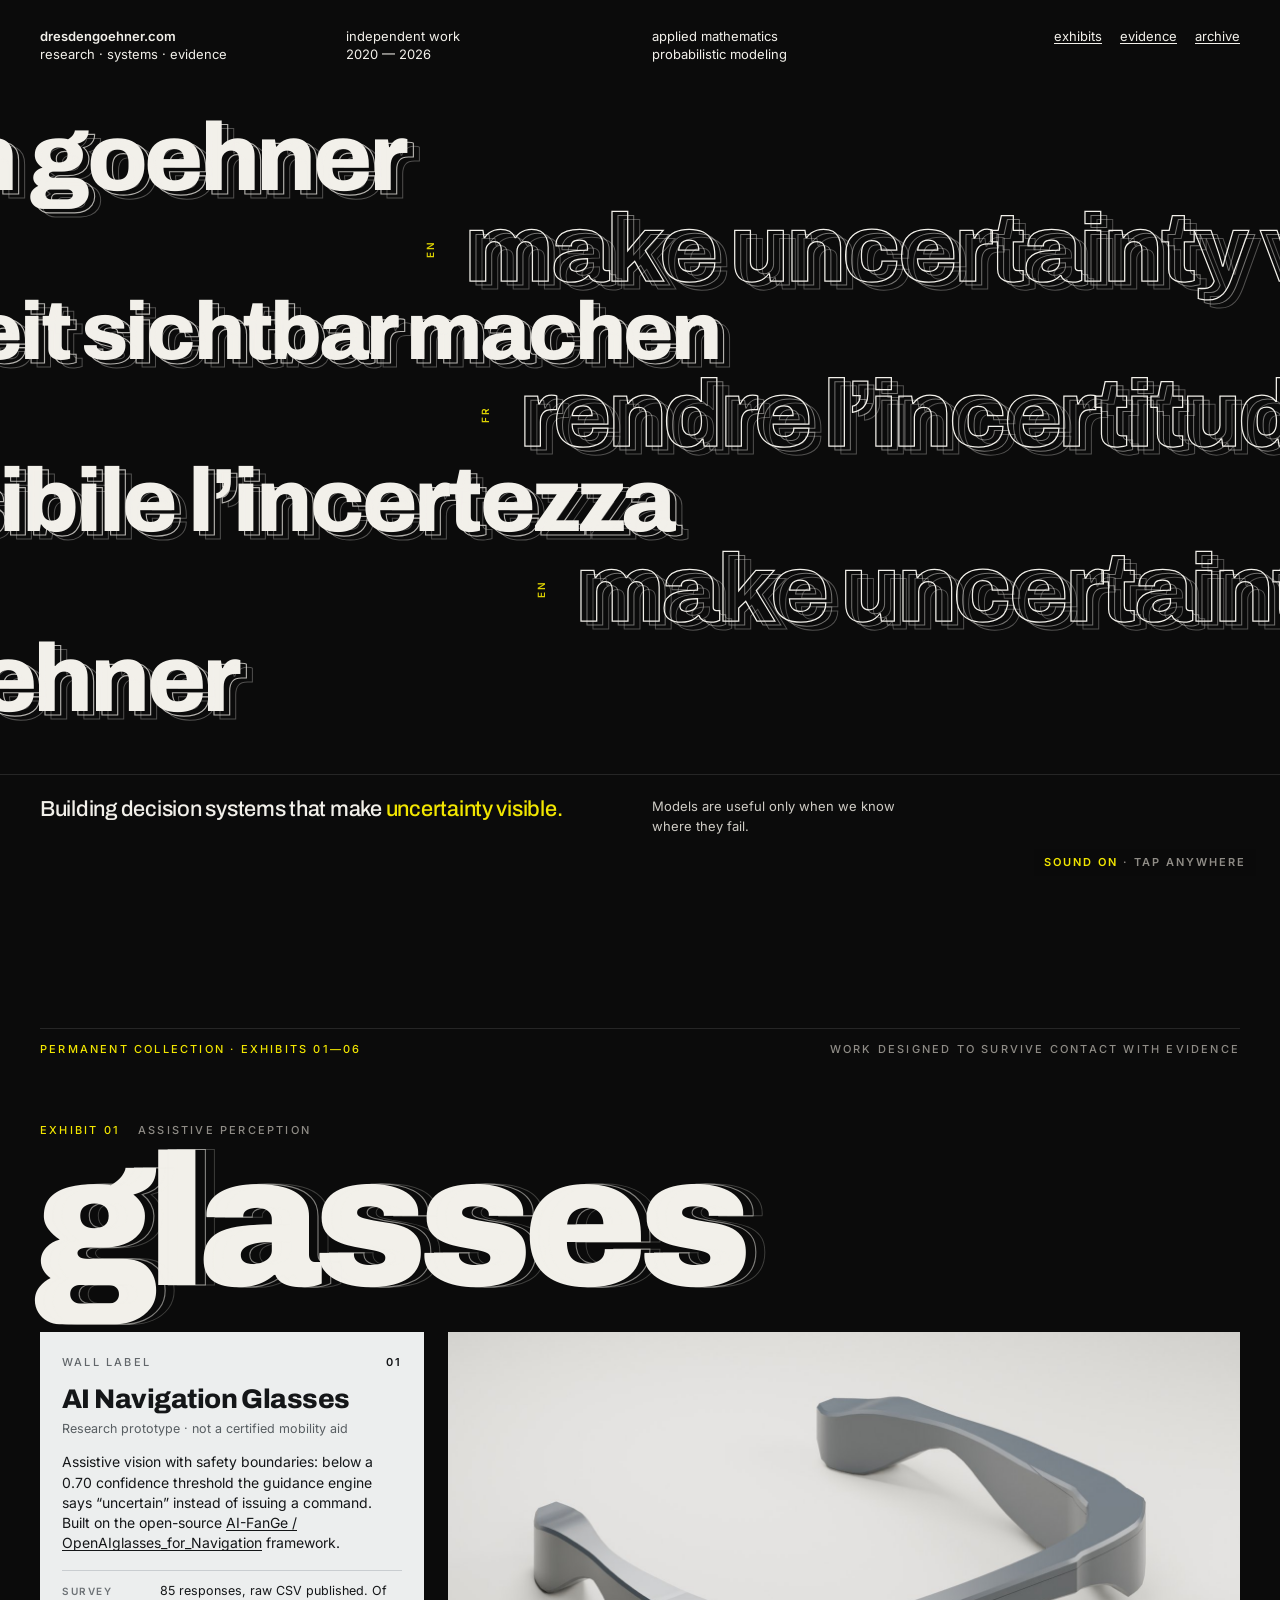
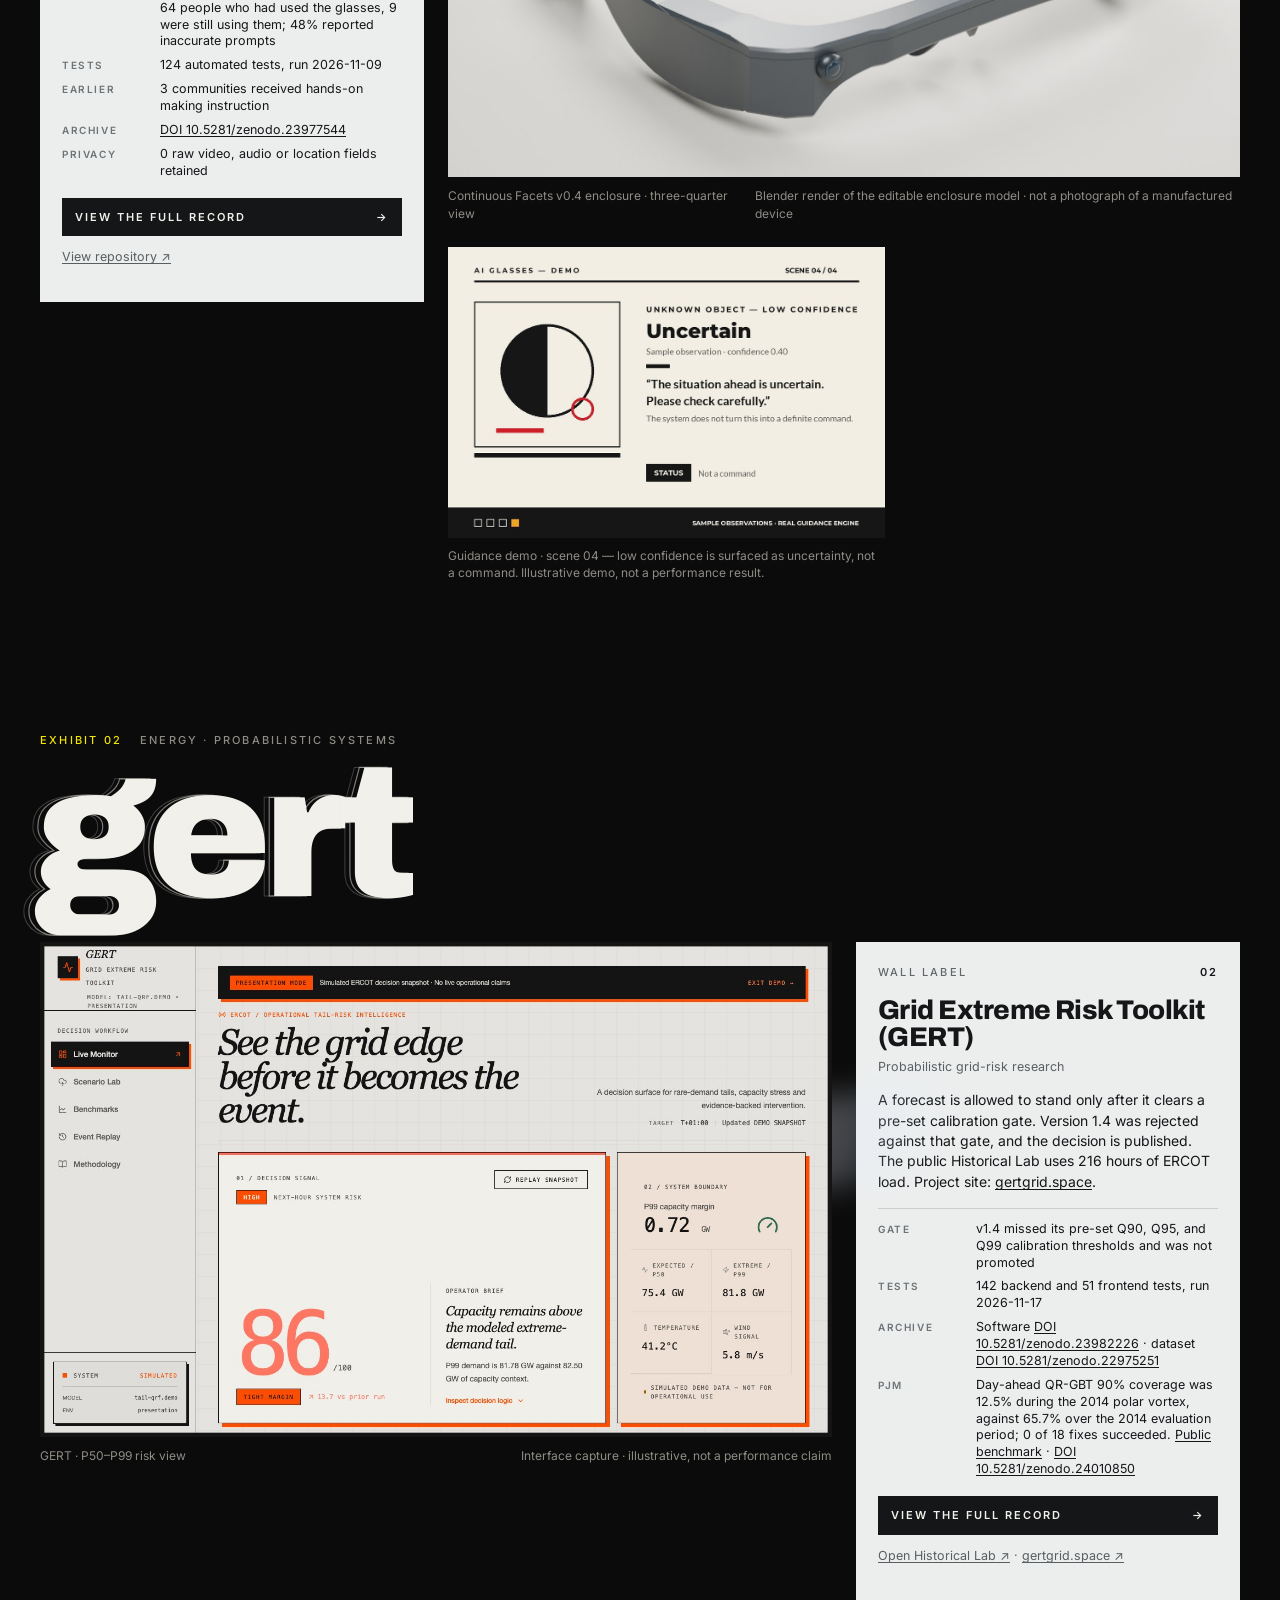
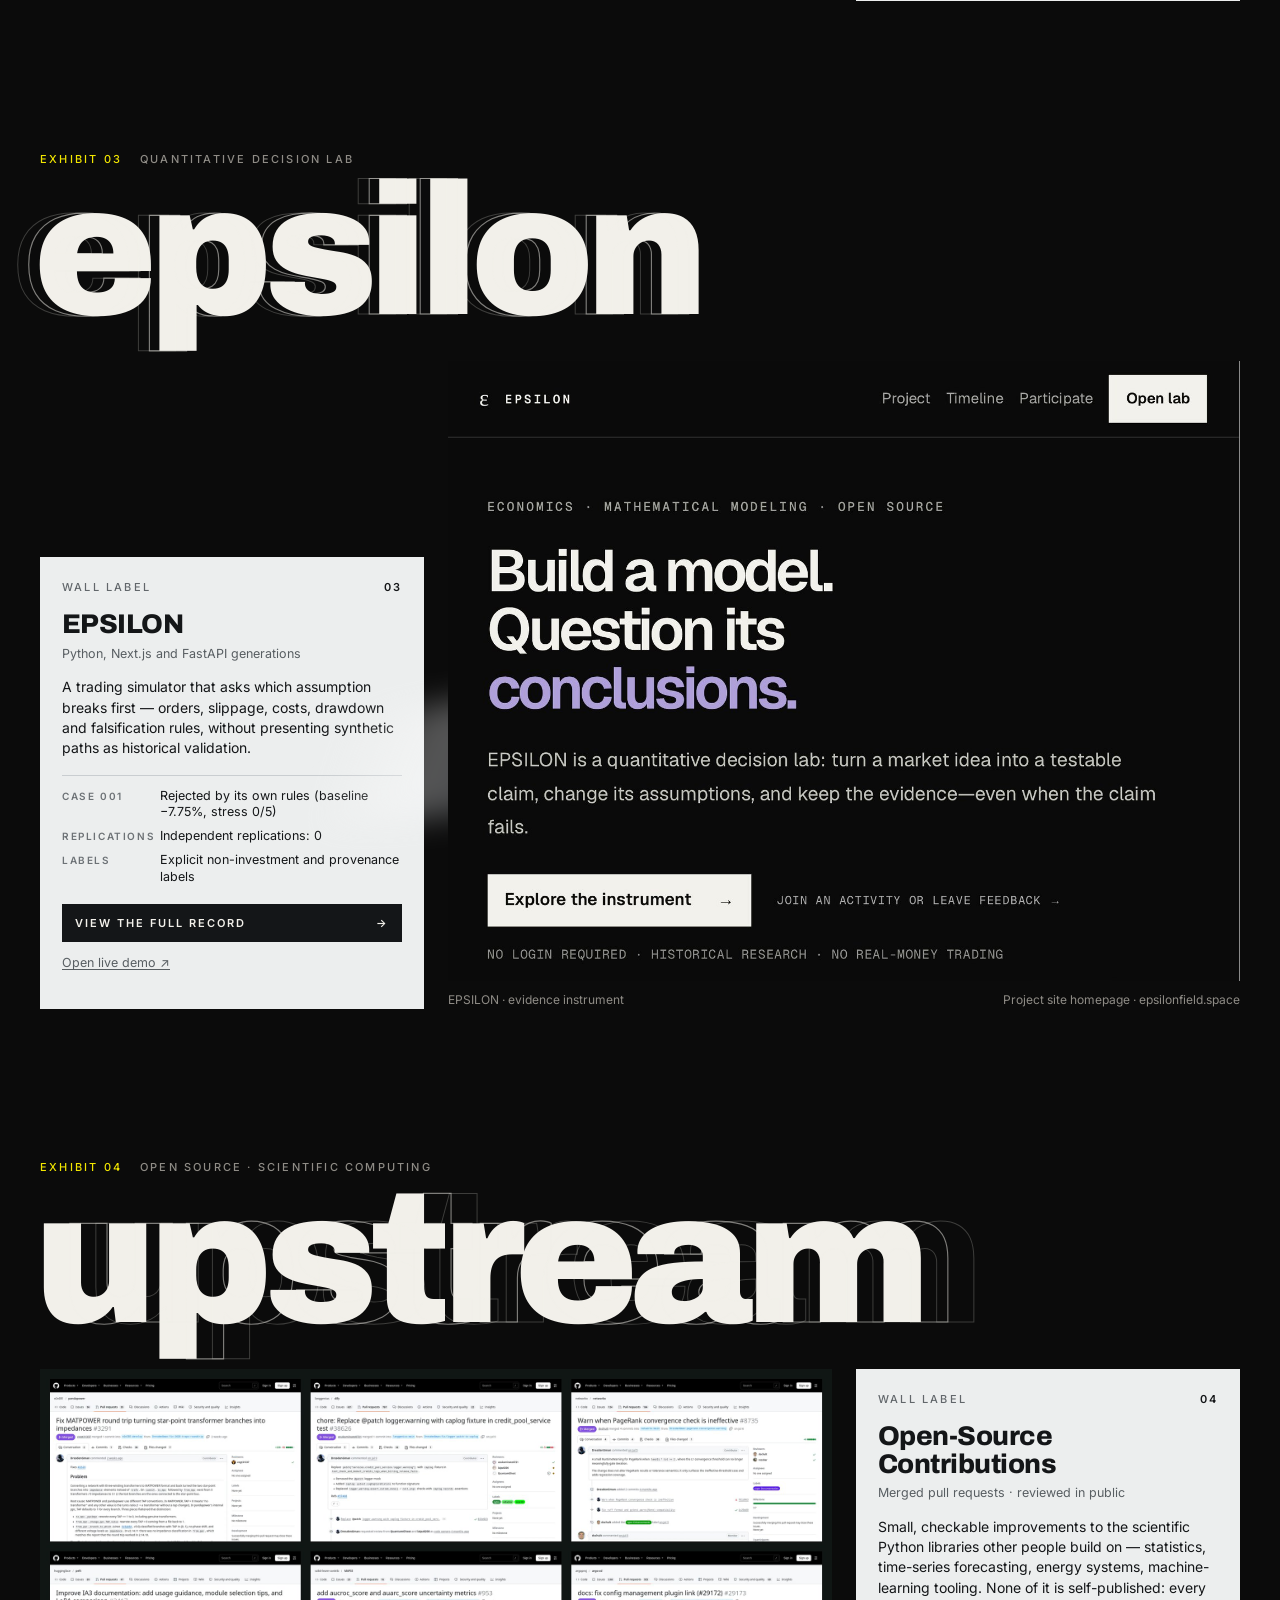
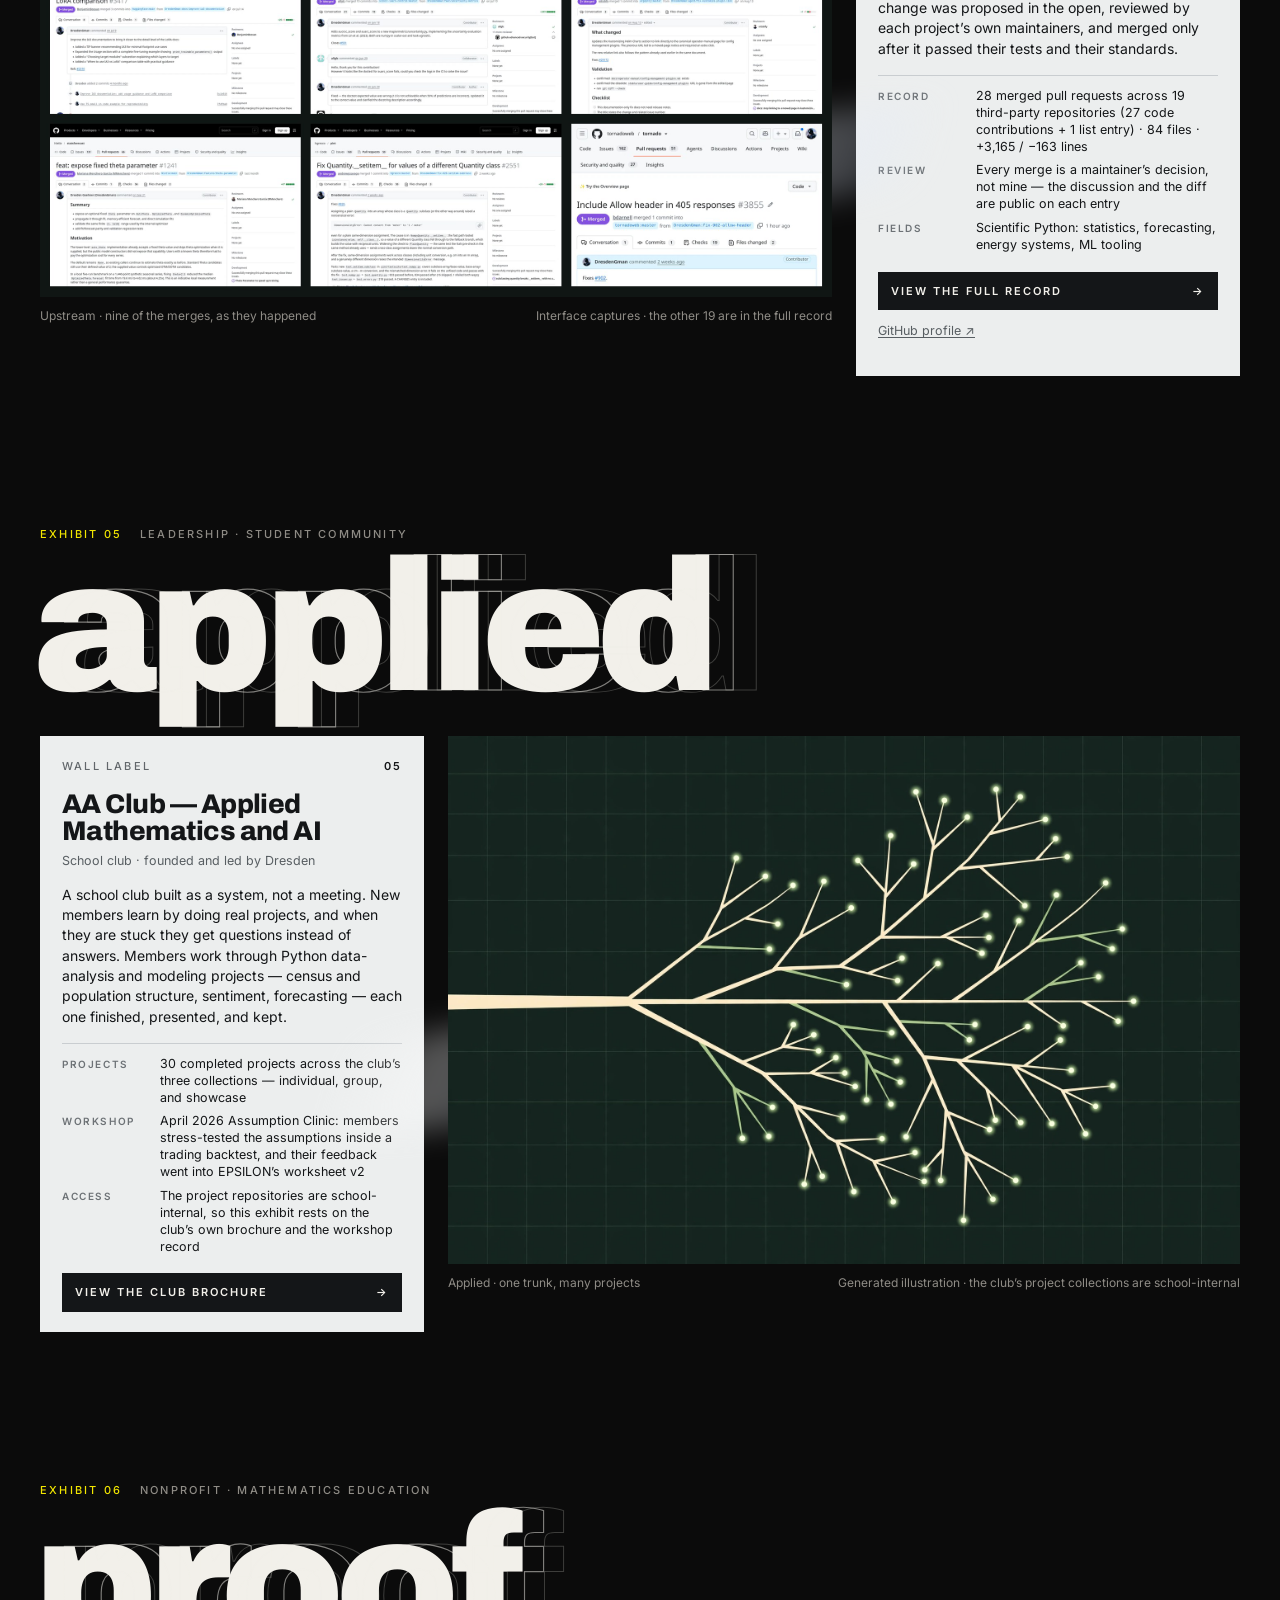
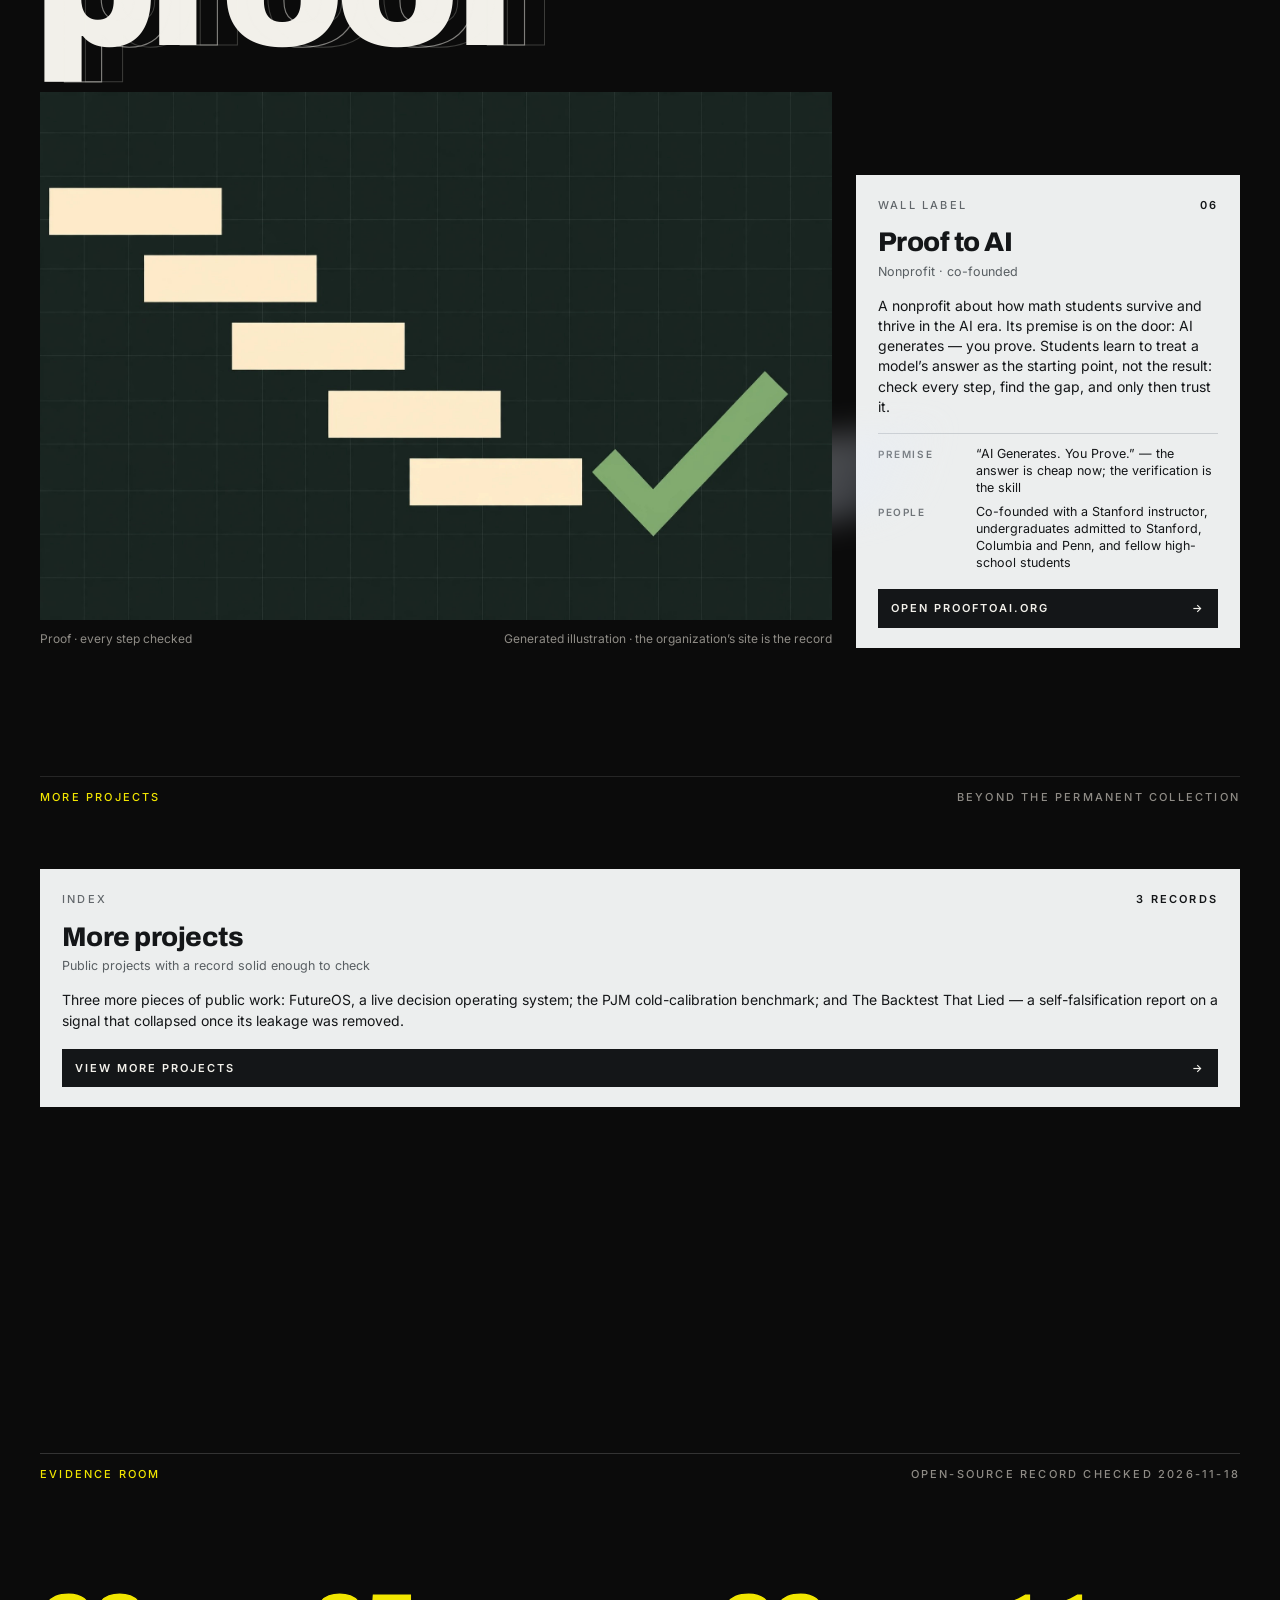
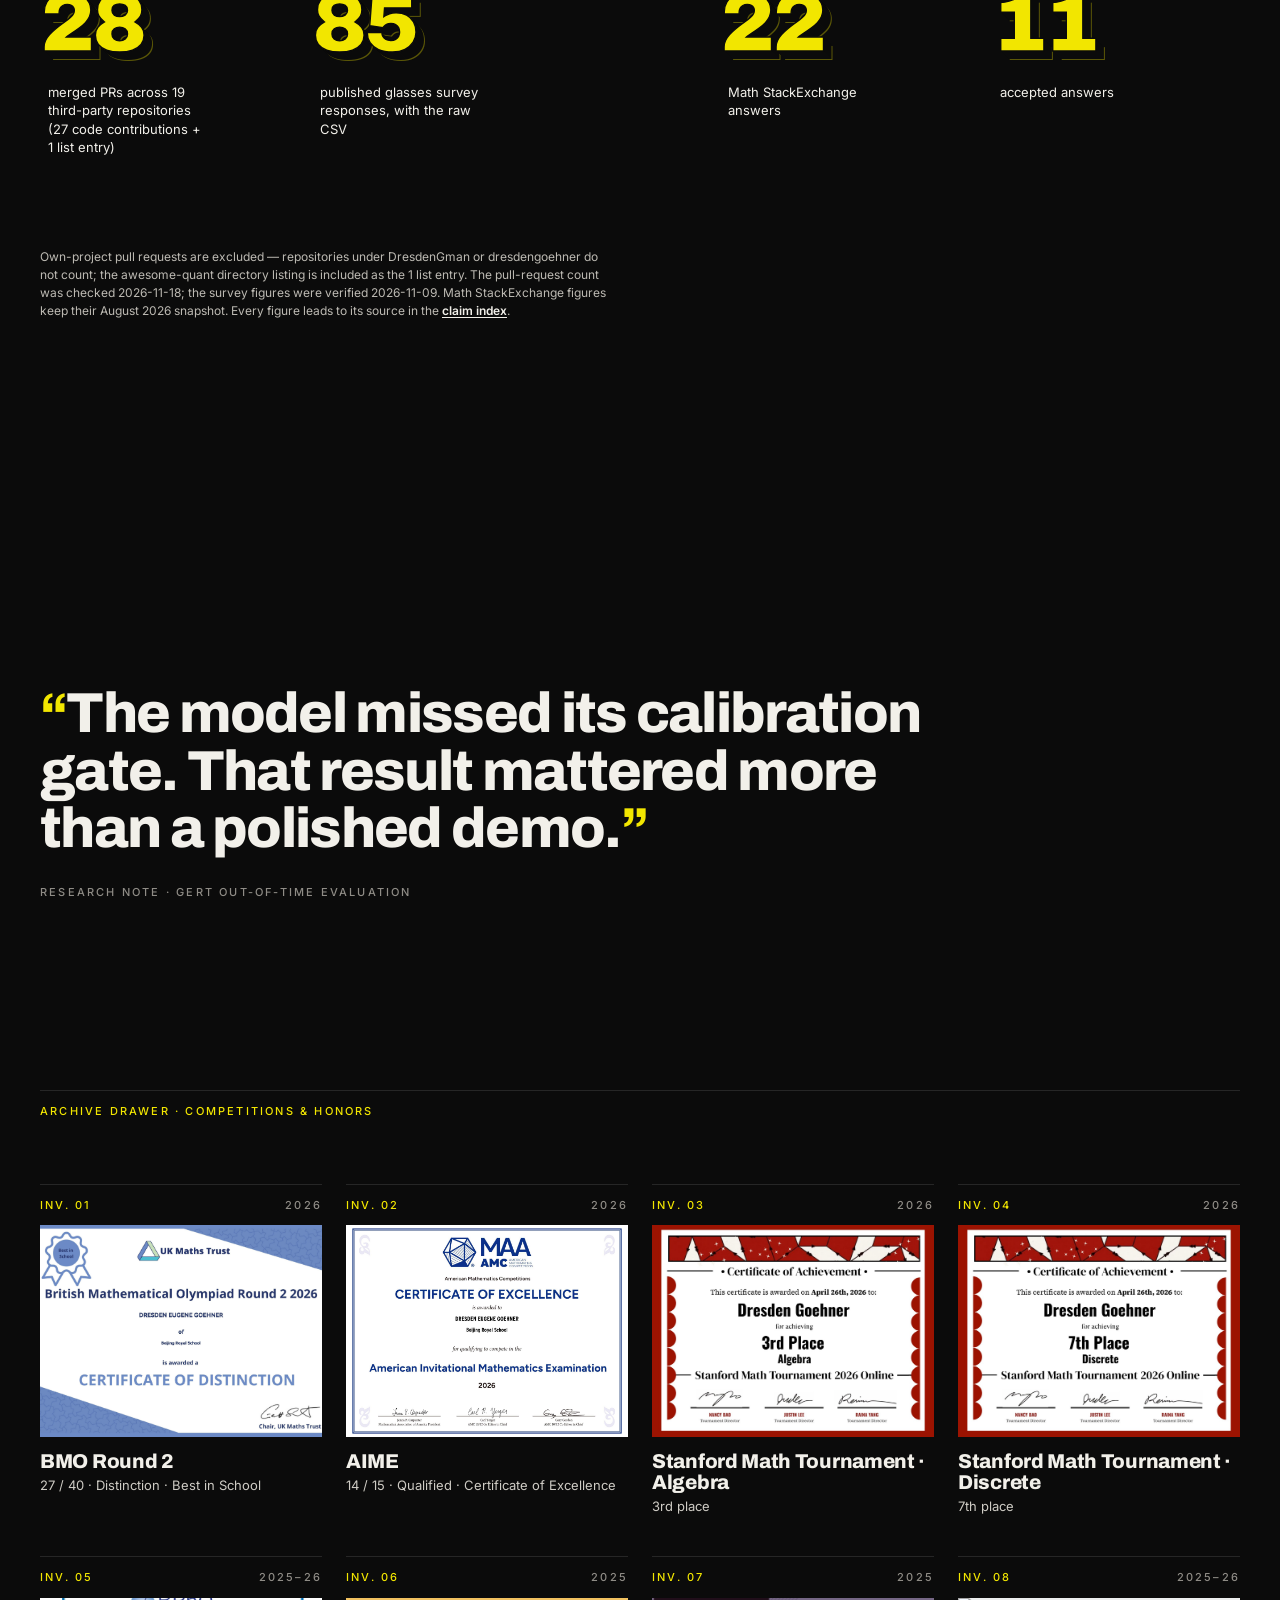
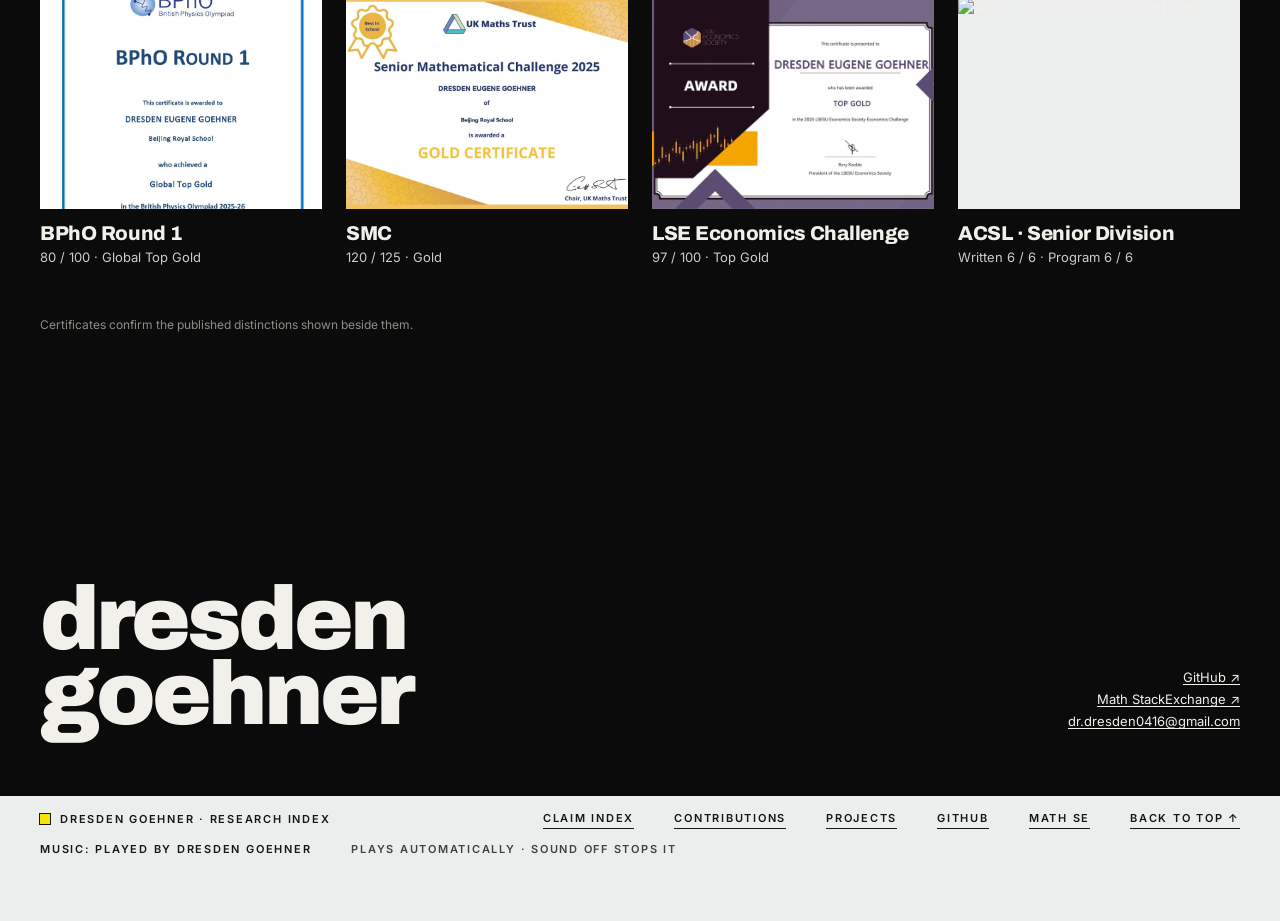
==== commit f49db492: "Revert "Refine project presentation wording" This reverts commit 156d342cc1767a4d2e43cb7aec133171cd2" ====
--- a/index.html
+++ b/index.html
@@ -199,26 +199,26 @@
   <article class="grid ex r ex1" data-reveal>
     <div class="tag"><span class="cap no">Exhibit 01</span><span class="cap room">Assistive perception</span></div>
     <div class="big" data-k aria-hidden="true">glasses<i>glasses</i><i>glasses</i></div>
-    <figure><div class="frame hero-img"><img src="assets/glasses-render-v04.jpg" width="1600" height="1156" alt="AI Navigation Glasses, Continuous Facets v0.4 enclosure, three-quarter studio render" loading="lazy"></div><figcaption><span>Continuous Facets v0.4 enclosure · three-quarter view</span><span>Editable enclosure model</span></figcaption>
-    <div class="duo"><div><div class="frame"><img src="assets/glasses-demo-scene4.jpg" width="1024" height="683" alt="Guidance demo scene 4 of 4: a low-confidence detection shown as 'Uncertain'" loading="lazy"></div><p class="sub">Guidance demo · scene 04 — low confidence is surfaced as uncertainty rather than a command.</p></div></div></figure>
-    <aside class="wall"><div class="cap"><span>Wall label</span><b>01</b></div><h3>AI Navigation Glasses</h3><div class="med">Research assistive-technology project</div><p>Below a 0.70 confidence threshold the guidance engine surfaces uncertainty instead of issuing a command. Built on the open-source <a class="ul" href="https://github.com/AI-FanGe/OpenAIglasses_for_Navigation">AI-FanGe / OpenAIglasses_for_Navigation</a> framework.</p>
-    <dl><dt>Survey</dt><dd>85 responses, raw CSV published. Of 64 people who had used the glasses, 9 were still using them</dd><dt>Tests</dt><dd>124 automated tests, run 2026-11-09</dd><dt>Earlier</dt><dd>3 communities received hands-on making instruction</dd><dt>Archive</dt><dd><a class="ul" href="https://doi.org/10.5281/zenodo.23977544">DOI 10.5281/zenodo.23977544</a></dd><dt>Privacy</dt><dd>Event history retains no raw video, audio or location fields</dd></dl><a class="go" href="projects/glasses.html">View the full record <span>→</span></a><p class="alt"><a class="ul" href="https://github.com/DresdenGman/AIGlasses_for_navigation">View repository ↗</a></p></aside>
+    <figure><div class="frame hero-img"><img src="assets/glasses-render-v04.jpg" width="1600" height="1156" alt="AI Navigation Glasses, Continuous Facets v0.4 enclosure, three-quarter studio render" loading="lazy"></div><figcaption><span>Continuous Facets v0.4 enclosure · three-quarter view</span><span>Blender render of the editable enclosure model · not a photograph of a manufactured device</span></figcaption>
+    <div class="duo"><div><div class="frame"><img src="assets/glasses-demo-scene4.jpg" width="1024" height="683" alt="Guidance demo scene 4 of 4: a low-confidence detection shown as 'Uncertain', not a command" loading="lazy"></div><p class="sub">Guidance demo · scene 04 — low confidence is surfaced as uncertainty, not a command. Illustrative demo, not a performance result.</p></div></div></figure>
+    <aside class="wall"><div class="cap"><span>Wall label</span><b>01</b></div><h3>AI Navigation Glasses</h3><div class="med">Research prototype · not a certified mobility aid</div><p>Assistive vision with safety boundaries: below a 0.70 confidence threshold the guidance engine says “uncertain” instead of issuing a command. Built on the open-source <a class="ul" href="https://github.com/AI-FanGe/OpenAIglasses_for_Navigation">AI-FanGe / OpenAIglasses_for_Navigation</a> framework.</p>
+    <dl><dt>Survey</dt><dd>85 responses, raw CSV published. Of 64 people who had used the glasses, 9 were still using them; 48% reported inaccurate prompts</dd><dt>Tests</dt><dd>124 automated tests, run 2026-11-09</dd><dt>Earlier</dt><dd>3 communities received hands-on making instruction</dd><dt>Archive</dt><dd><a class="ul" href="https://doi.org/10.5281/zenodo.23977544">DOI 10.5281/zenodo.23977544</a></dd><dt>Privacy</dt><dd>0 raw video, audio or location fields retained</dd></dl><a class="go" href="projects/glasses.html">View the full record <span>→</span></a><p class="alt"><a class="ul" href="https://github.com/DresdenGman/AIGlasses_for_navigation">View repository ↗</a></p></aside>
   </article>
 
   <article class="grid ex" data-reveal>
     <div class="tag"><span class="cap no">Exhibit 02</span><span class="cap room">Energy · probabilistic systems</span></div>
     <div class="big" data-k aria-hidden="true">gert<i>gert</i><i>gert</i></div>
-    <figure><span class="slab" style="left:78%;top:30%;width:34%;height:18%"></span><div class="frame"><img src="assets/gert-demo.jpg" width="1440" height="900" alt="GERT P50–P99 risk view, interface capture" loading="lazy"></div><figcaption><span>GERT · P50–P99 risk view</span><span>Interface capture</span></figcaption></figure>
-    <aside class="wall"><div class="cap"><span>Wall label</span><b>02</b></div><h3>Grid Extreme Risk Toolkit (GERT)</h3><div class="med">Probabilistic grid-risk research</div><p>A forecast is evaluated through a pre-set calibration gate. The public Historical Lab uses 216 hours of ERCOT load. Project site: <a class="ul" href="https://gertgrid.space">gertgrid.space</a>.</p>
-    <dl><dt>Gate</dt><dd>Q90 0.035417, Q95 0.04375, Q99 0.031667 against gate absolute error 0.03</dd><dt>Tests</dt><dd>142 backend and 51 frontend tests, run 2026-11-17</dd><dt>Archive</dt><dd>Software <a class="ul" href="https://doi.org/10.5281/zenodo.23982226">DOI 10.5281/zenodo.23982226</a> · dataset <a class="ul" href="https://doi.org/10.5281/zenodo.22975251">DOI 10.5281/zenodo.22975251</a></dd><dt>PJM</dt><dd>Day-ahead QR-GBT 90% coverage was 12.5% during the 2014 polar vortex, against 65.7% over the 2014 evaluation period. <a class="ul" href="https://github.com/DresdenGman/PJM-Cold-Calibration-Benchmark">Public benchmark</a> · <a class="ul" href="https://doi.org/10.5281/zenodo.24010850">DOI 10.5281/zenodo.24010850</a></dd></dl><a class="go" href="projects/gert.html">View the full record <span>→</span></a><p class="alt"><a class="ul" href="https://gert-d.vercel.app">Open Historical Lab ↗</a> · <a class="ul" href="https://gertgrid.space">gertgrid.space ↗</a></p></aside>
+    <figure><span class="slab" style="left:78%;top:30%;width:34%;height:18%"></span><div class="frame"><img src="assets/gert-demo.jpg" width="1440" height="900" alt="GERT P50–P99 risk view, interface capture" loading="lazy"></div><figcaption><span>GERT · P50–P99 risk view</span><span>Interface capture · illustrative, not a performance claim</span></figcaption></figure>
+    <aside class="wall"><div class="cap"><span>Wall label</span><b>02</b></div><h3>Grid Extreme Risk Toolkit (GERT)</h3><div class="med">Probabilistic grid-risk research</div><p>A forecast is allowed to stand only after it clears a pre-set calibration gate. Version 1.4 was rejected against that gate, and the decision is published. The public Historical Lab uses 216 hours of ERCOT load. Project site: <a class="ul" href="https://gertgrid.space">gertgrid.space</a>.</p>
+    <dl><dt>Gate</dt><dd>v1.4 missed its pre-set Q90, Q95, and Q99 calibration thresholds and was not promoted</dd><dt>Tests</dt><dd>142 backend and 51 frontend tests, run 2026-11-17</dd><dt>Archive</dt><dd>Software <a class="ul" href="https://doi.org/10.5281/zenodo.23982226">DOI 10.5281/zenodo.23982226</a> · dataset <a class="ul" href="https://doi.org/10.5281/zenodo.22975251">DOI 10.5281/zenodo.22975251</a></dd><dt>PJM</dt><dd>Day-ahead QR-GBT 90% coverage was 12.5% during the 2014 polar vortex, against 65.7% over the 2014 evaluation period; 0 of 18 fixes succeeded. <a class="ul" href="https://github.com/DresdenGman/PJM-Cold-Calibration-Benchmark">Public benchmark</a> · <a class="ul" href="https://doi.org/10.5281/zenodo.24010850">DOI 10.5281/zenodo.24010850</a></dd></dl><a class="go" href="projects/gert.html">View the full record <span>→</span></a><p class="alt"><a class="ul" href="https://gert-d.vercel.app">Open Historical Lab ↗</a> · <a class="ul" href="https://gertgrid.space">gertgrid.space ↗</a></p></aside>
   </article>
 
   <article class="grid ex r" data-reveal>
     <div class="tag"><span class="cap no">Exhibit 03</span><span class="cap room">Quantitative decision lab</span></div>
     <div class="big" data-k aria-hidden="true">epsilon<i>epsilon</i><i>epsilon</i></div>
     <figure><span class="slab" style="left:-14%;top:52%;width:34%;height:18%"></span><div class="frame"><img src="assets/epsilon-site-home.jpg" width="1440" height="1127" alt="EPSILON project site, current evidence instrument homepage" loading="lazy"></div><figcaption><span>EPSILON · evidence instrument</span><span>Project site homepage · epsilonfield.space</span></figcaption></figure>
-    <aside class="wall"><div class="cap"><span>Wall label</span><b>03</b></div><h3>EPSILON</h3><div class="med">Python, Next.js and FastAPI generations</div><p>A trading simulator that asks which assumption breaks first — orders, slippage, costs, drawdown and falsification rules.</p>
-    <dl><dt>Case 001</dt><dd>Historical baseline −7.75%</dd><dt>Research record</dt><dd>Provenance and assumptions published</dd><dt>Labels</dt><dd>Explicit non-investment and provenance labels</dd></dl><a class="go" href="projects/epsilon.html">View the full record <span>→</span></a><p class="alt"><a class="ul" href="https://epsilonfield.space">Open live instrument ↗</a></p></aside>
+    <aside class="wall"><div class="cap"><span>Wall label</span><b>03</b></div><h3>EPSILON</h3><div class="med">Python, Next.js and FastAPI generations</div><p>A trading simulator that asks which assumption breaks first — orders, slippage, costs, drawdown and falsification rules, without presenting synthetic paths as historical validation.</p>
+    <dl><dt>Case 001</dt><dd>Rejected by its own rules (baseline −7.75%, stress 0/5)</dd><dt>Replications</dt><dd>Independent replications: 0</dd><dt>Labels</dt><dd>Explicit non-investment and provenance labels</dd></dl><a class="go" href="projects/epsilon.html">View the full record <span>→</span></a><p class="alt"><a class="ul" href="https://epsilonfield.space">Open live demo ↗</a></p></aside>
   </article>
 
   <article class="grid ex" data-reveal>
@@ -232,7 +232,7 @@
   <article class="grid ex r" data-reveal>
     <div class="tag"><span class="cap no">Exhibit 05</span><span class="cap room">Leadership · student community</span></div>
     <div class="big" data-k aria-hidden="true">applied<i>applied</i><i>applied</i></div>
-    <figure><span class="slab" style="left:-14%;top:52%;width:34%;height:18%"></span><div class="frame"><img src="assets/aa-branching.jpg" width="1920" height="1280" alt="Applied — one trunk line branching into many glowing project nodes" loading="lazy"></div><figcaption><span>Applied · one trunk, many projects</span><span>Visual illustration · the club&#8217;s project collections are school-internal</span></figcaption></figure>
+    <figure><span class="slab" style="left:-14%;top:52%;width:34%;height:18%"></span><div class="frame"><img src="assets/aa-branching.jpg" width="1920" height="1280" alt="Applied — one trunk line branching into many glowing project nodes, generated illustration" loading="lazy"></div><figcaption><span>Applied · one trunk, many projects</span><span>Generated illustration · the club&#8217;s project collections are school-internal</span></figcaption></figure>
     <aside class="wall"><div class="cap"><span>Wall label</span><b>05</b></div><h3>AA Club — Applied Mathematics and AI</h3><div class="med">School club · founded and led by Dresden</div><p>A school club built as a system, not a meeting. New members learn by doing real projects, and when they are stuck they get questions instead of answers. Members work through Python data-analysis and modeling projects — census and population structure, sentiment, forecasting — each one finished, presented, and kept.</p>
     <dl><dt>Projects</dt><dd>30 completed projects across the club&#8217;s three collections — individual, group, and showcase</dd><dt>Workshop</dt><dd>April 2026 Assumption Clinic: members stress-tested the assumptions inside a trading backtest, and their feedback went into EPSILON&#8217;s worksheet v2</dd><dt>Access</dt><dd>The project repositories are school-internal, so this exhibit rests on the club&#8217;s own brochure and the workshop record</dd></dl><a class="go" href="images/polymath-brochure.png">View the club brochure <span>→</span></a></aside>
   </article>
@@ -240,7 +240,7 @@
   <article class="grid ex" data-reveal>
     <div class="tag"><span class="cap no">Exhibit 06</span><span class="cap room">Nonprofit · mathematics education</span></div>
     <div class="big" data-k aria-hidden="true">proof<i>proof</i><i>proof</i></div>
-    <figure><span class="slab" style="left:80%;top:62%;width:32%;height:16%"></span><div class="frame"><img src="assets/proof-steps.jpg" width="1920" height="1280" alt="Proof — cream steps descending into a single green check mark" loading="lazy"></div><figcaption><span>Proof · every step checked</span><span>Visual illustration · the organization&#8217;s site is the record</span></figcaption></figure>
+    <figure><span class="slab" style="left:80%;top:62%;width:32%;height:16%"></span><div class="frame"><img src="assets/proof-steps.jpg" width="1920" height="1280" alt="Proof — cream steps descending into a single green check mark, generated illustration" loading="lazy"></div><figcaption><span>Proof · every step checked</span><span>Generated illustration · the organization&#8217;s site is the record</span></figcaption></figure>
     <aside class="wall"><div class="cap"><span>Wall label</span><b>06</b></div><h3>Proof to AI</h3><div class="med">Nonprofit · co-founded</div><p>A nonprofit about how math students survive and thrive in the AI era. Its premise is on the door: AI generates — you prove. Students learn to treat a model&#8217;s answer as the starting point, not the result: check every step, find the gap, and only then trust it.</p>
     <dl><dt>Premise</dt><dd>&#8220;AI Generates. You Prove.&#8221; — the answer is cheap now; the verification is the skill</dd><dt>People</dt><dd>Co-founded with a Stanford instructor, undergraduates admitted to Stanford, Columbia and Penn, and fellow high-school students</dd></dl><a class="go" href="https://prooftoai.org">Open prooftoai.org <span>→</span></a></aside>
   </article>
@@ -248,7 +248,7 @@
 
 <section id="projects" style="padding-top:0">
   <div class="grid"><div class="label"><span class="cap">More projects</span><span class="cap">beyond the permanent collection</span></div></div>
-  <div class="grid"><aside class="wall" style="grid-column:1/-1"><div class="cap"><span>Index</span><b>3 records</b></div><h3>More projects</h3><div class="med">Public projects with checkable records</div><p>Three more pieces of public work: FutureOS, a live decision operating system; the PJM cold-calibration benchmark; and a backtest self-falsification report.</p><a class="go" href="projects/index.html">View more projects <span>→</span></a></aside></div>
+  <div class="grid"><aside class="wall" style="grid-column:1/-1"><div class="cap"><span>Index</span><b>3 records</b></div><h3>More projects</h3><div class="med">Public projects with a record solid enough to check</div><p>Three more pieces of public work: FutureOS, a live decision operating system; the PJM cold-calibration benchmark; and The Backtest That Lied — a self-falsification report on a signal that collapsed once its leakage was removed.</p><a class="go" href="projects/index.html">View more projects <span>→</span></a></aside></div>
 </section>
 
 <section class="evidence" id="evidence" data-io>
@@ -262,7 +262,7 @@
   <p class="ev-note">Own-project pull requests are excluded — repositories under DresdenGman or dresdengoehner do not count; the awesome-quant directory listing is included as the 1 list entry. The pull-request count was checked 2026-11-18; the survey figures were verified 2026-11-09. Math StackExchange figures keep their August 2026 snapshot. Every figure leads to its source in the <a class="ul" href="proof.html">claim index</a>.</p></div>
 </section>
 
-<section class="quote"><div class="grid"><blockquote data-reveal>Evaluation results matter more than a polished presentation.</blockquote><cite class="cap">Research note · GERT out-of-time evaluation</cite></div></section>
+<section class="quote"><div class="grid"><blockquote data-reveal>The model missed its calibration gate. That result mattered more than a polished demo.</blockquote><cite class="cap">Research note · GERT out-of-time evaluation</cite></div></section>
 
 <section id="archive" style="padding-top:40px">
   <div class="grid"><div class="label"><span class="cap">Archive drawer · competitions &amp; honors</span></div>
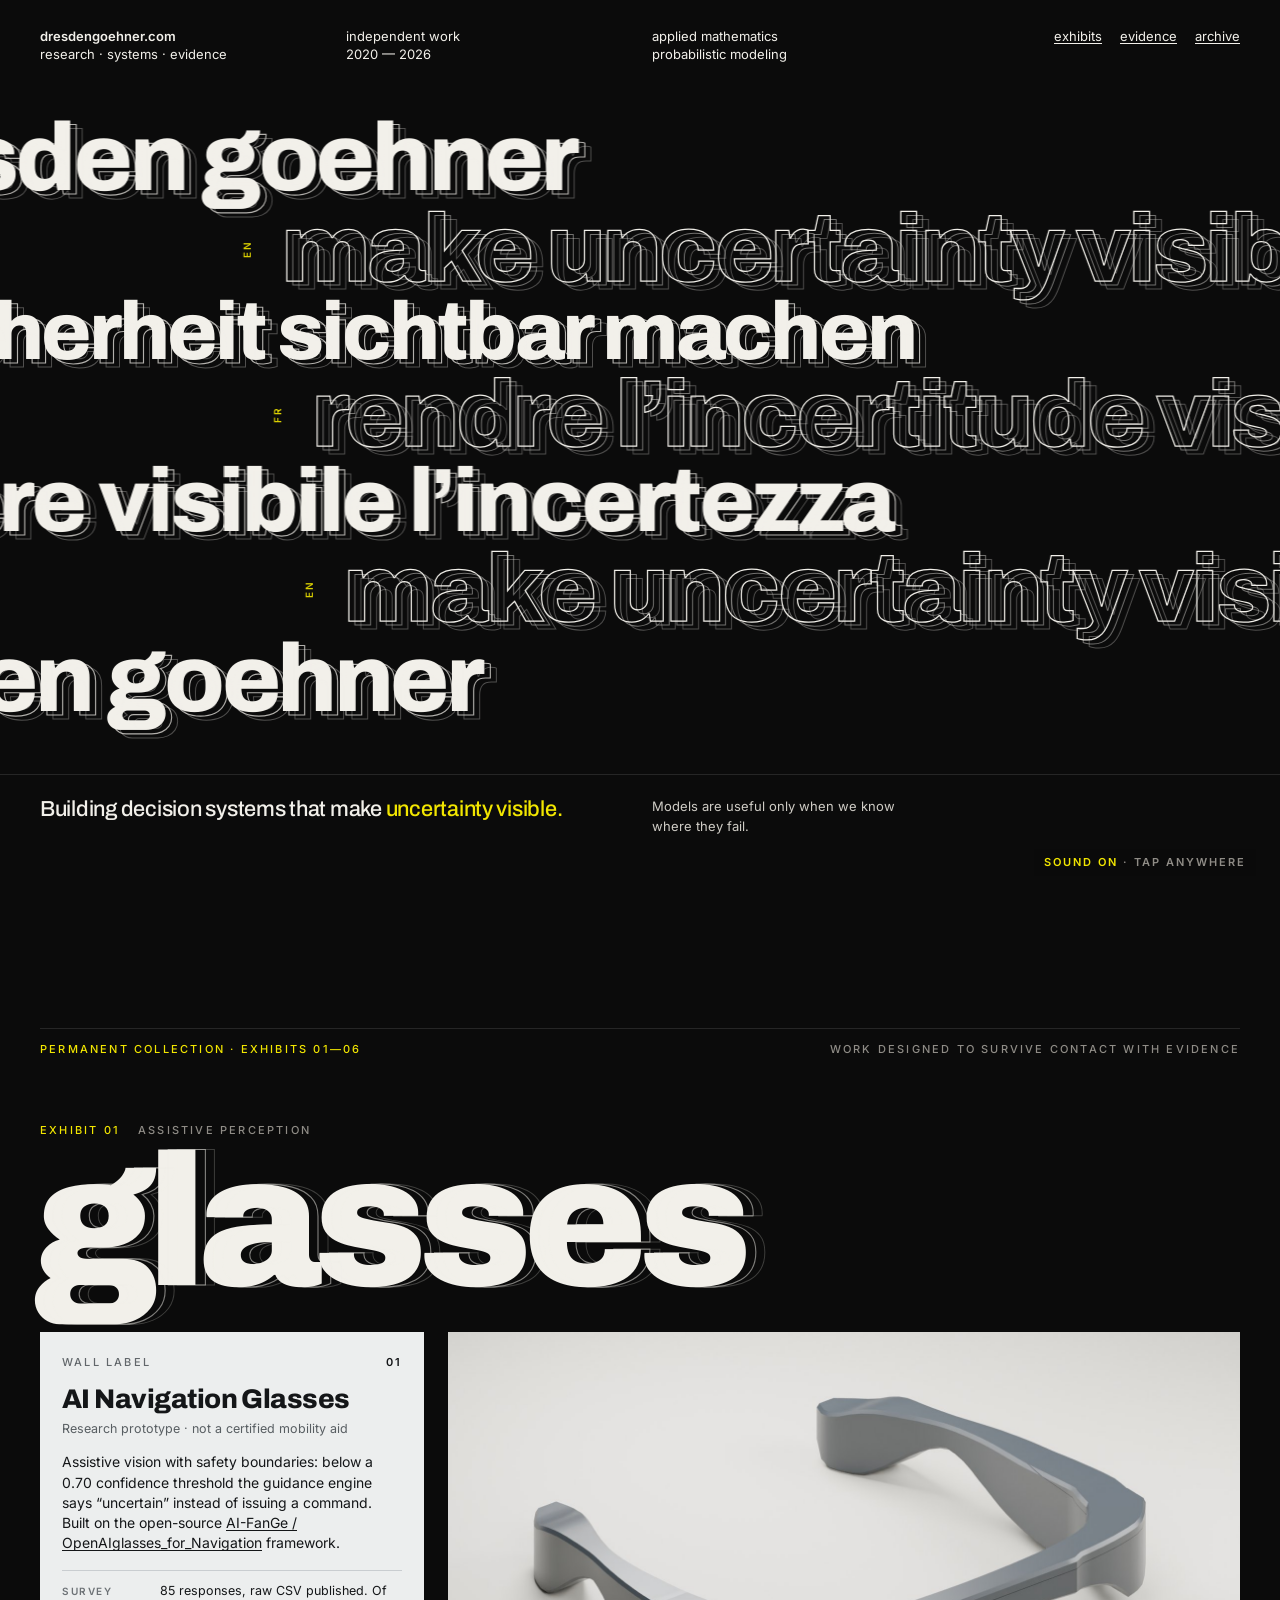
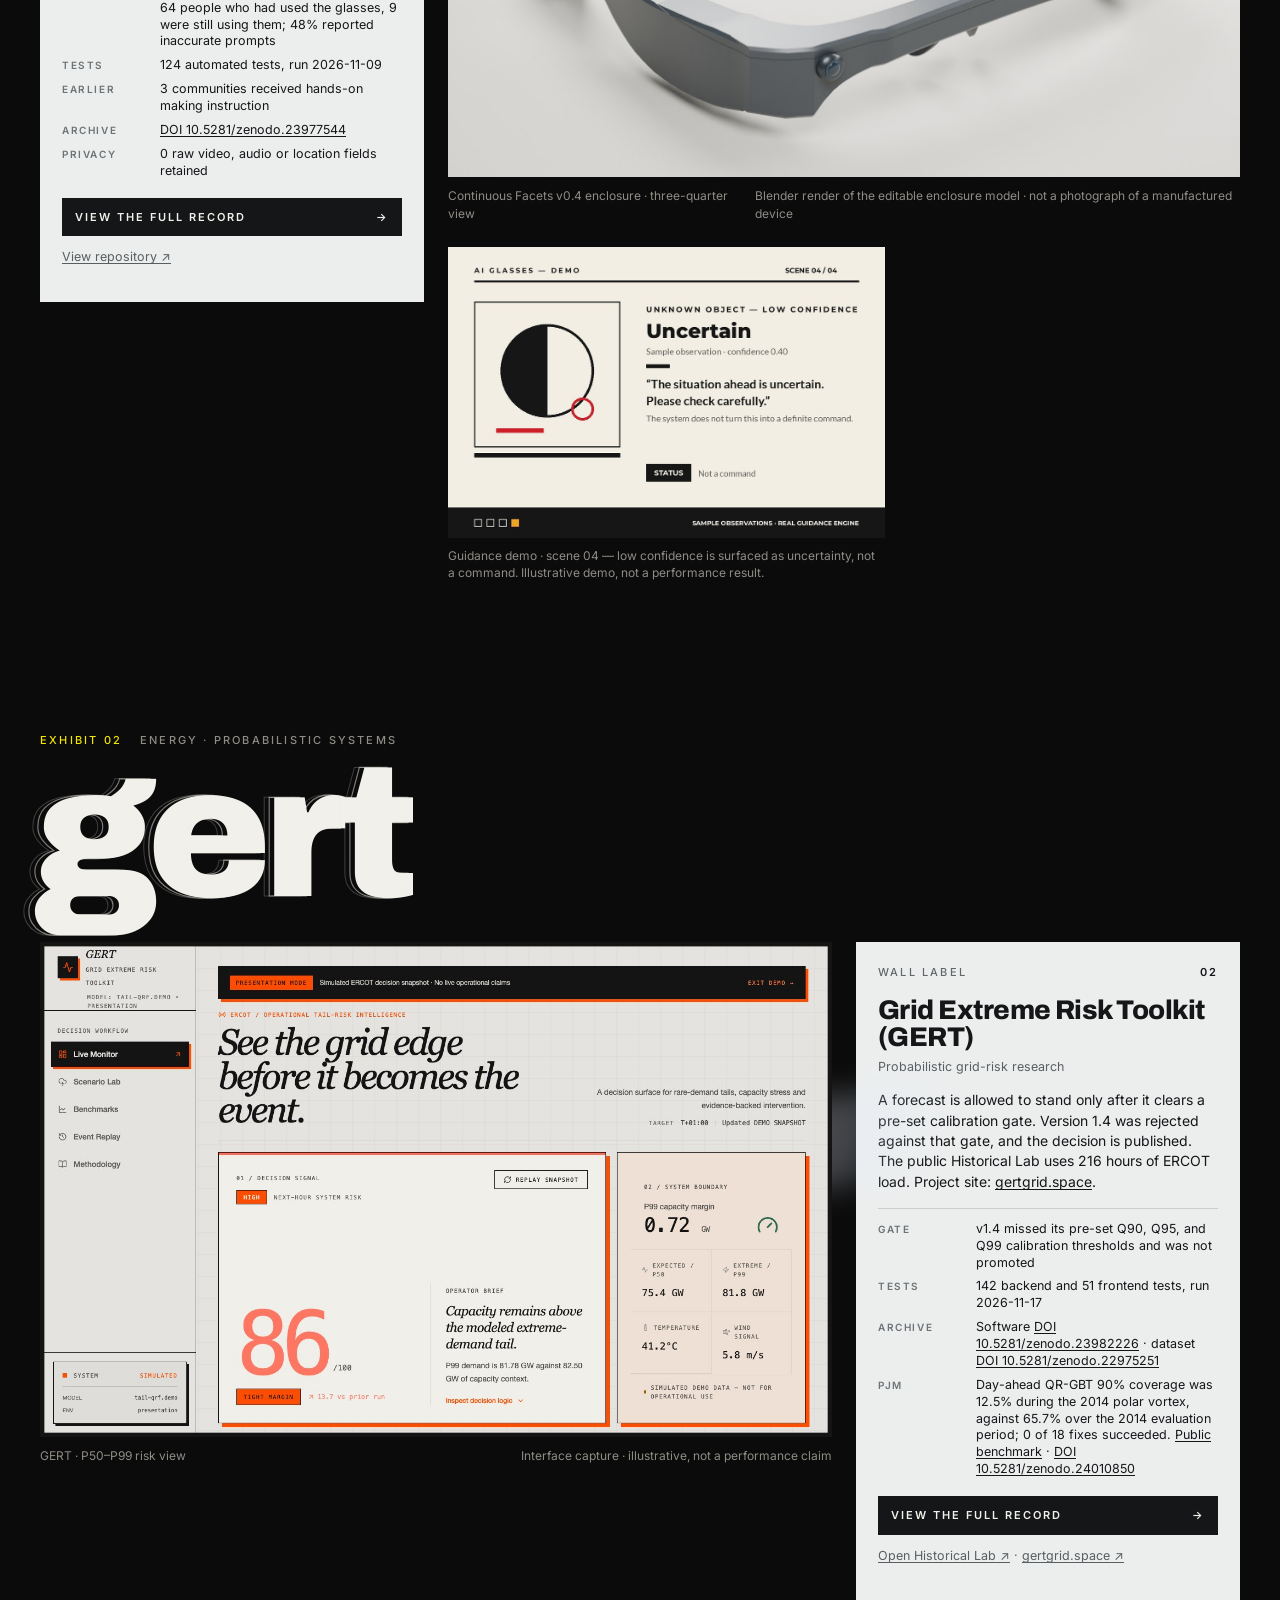
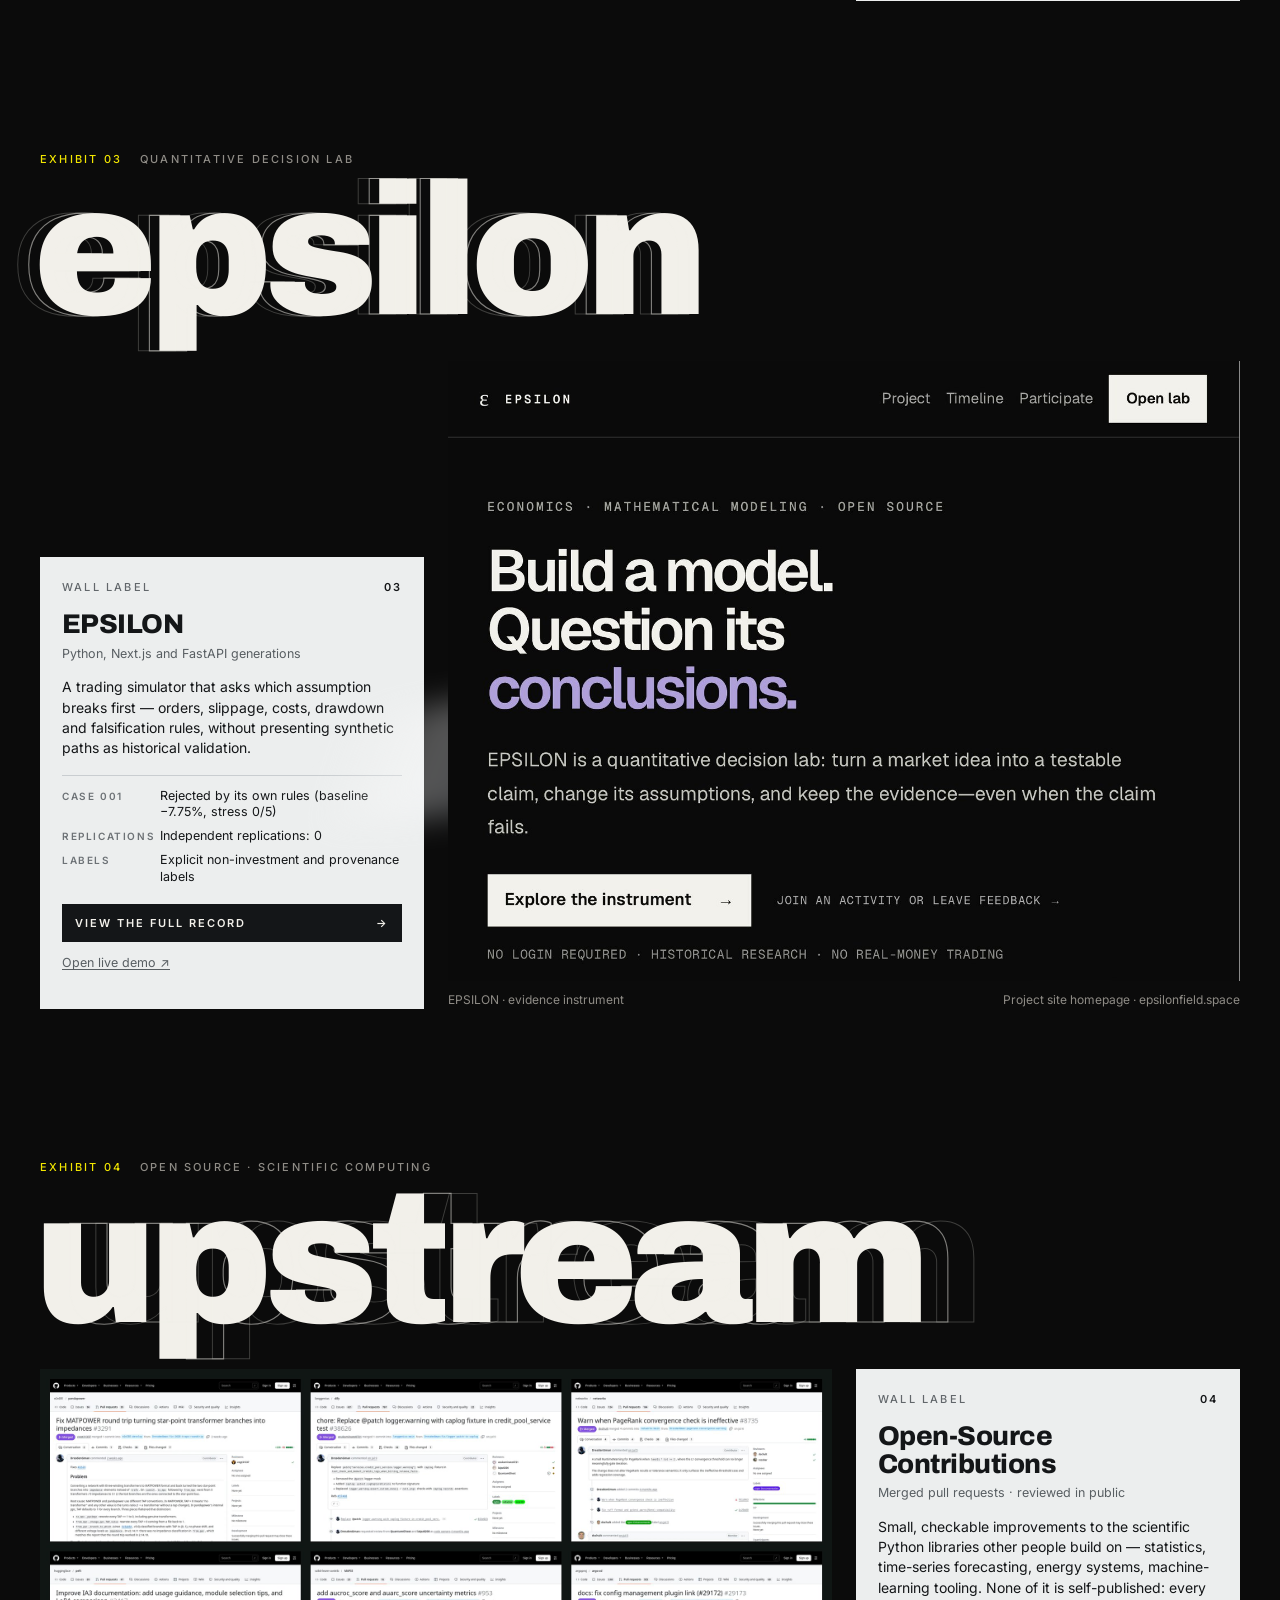
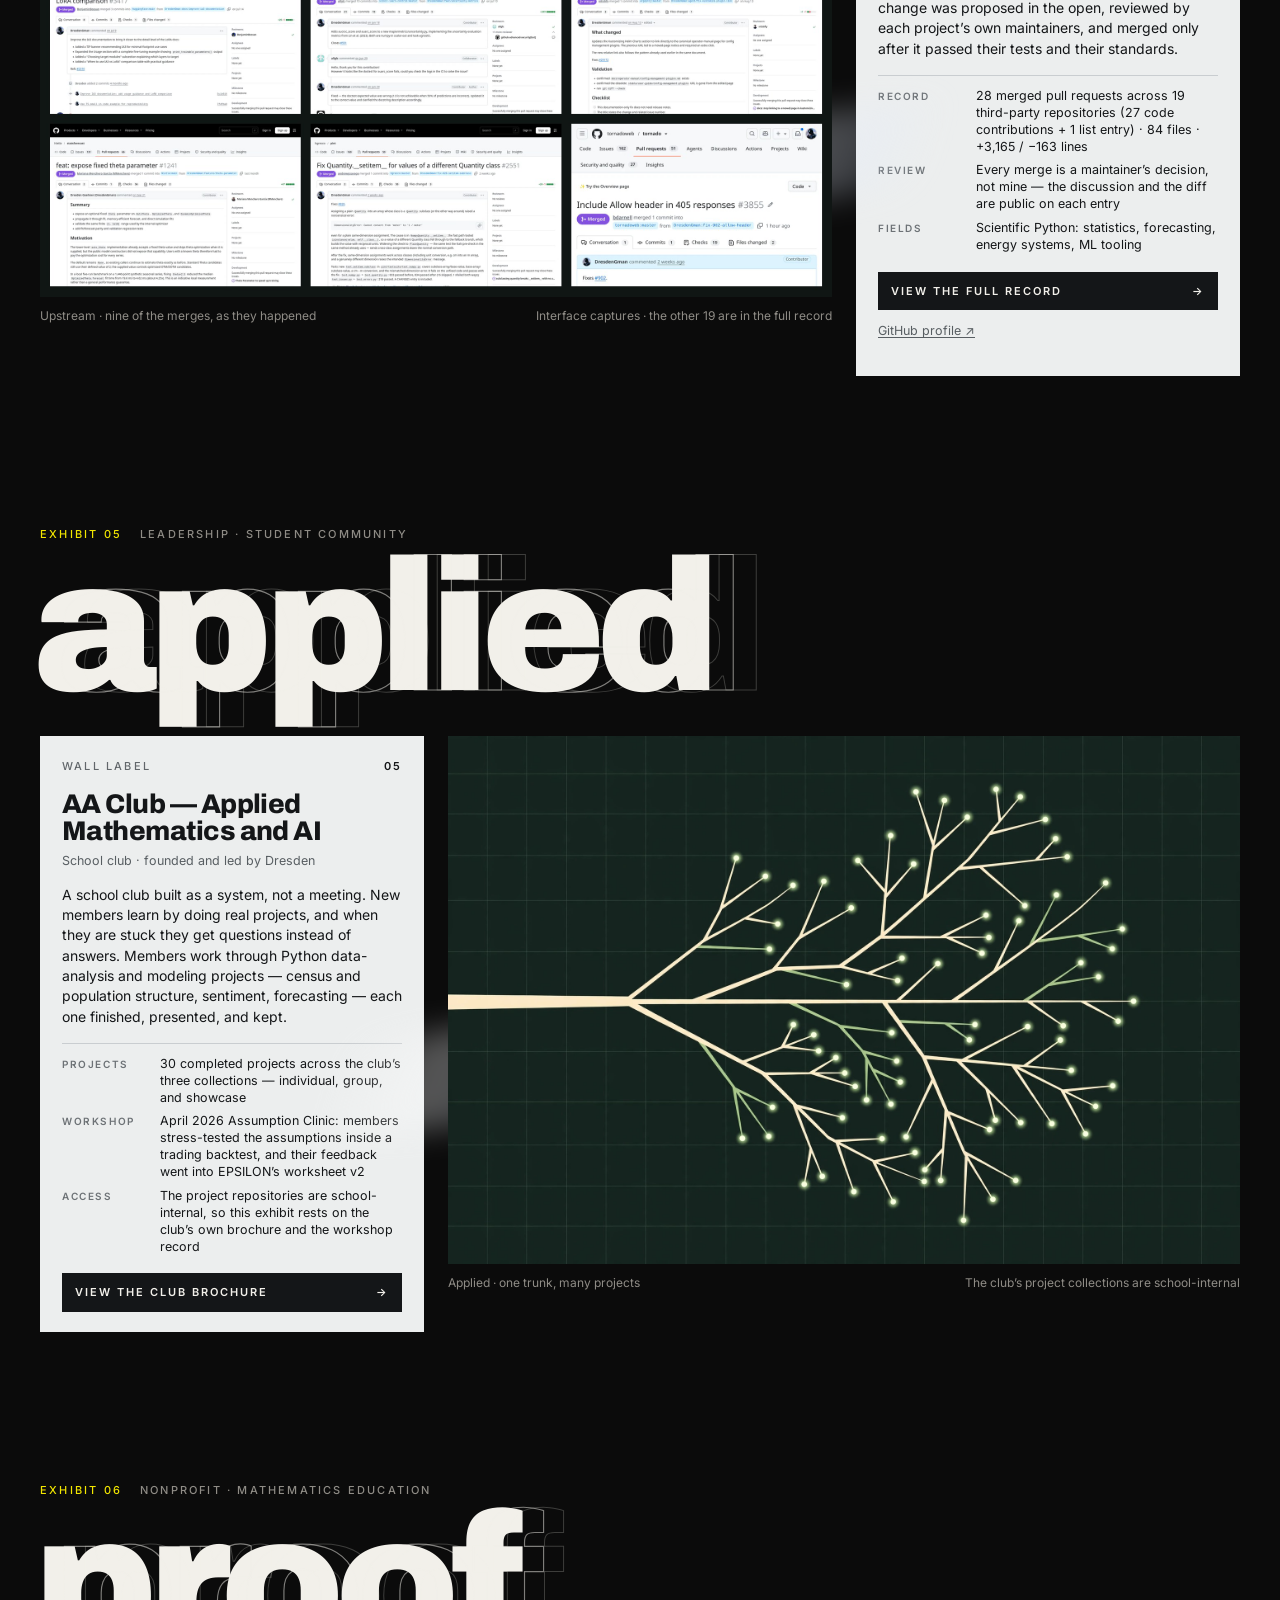
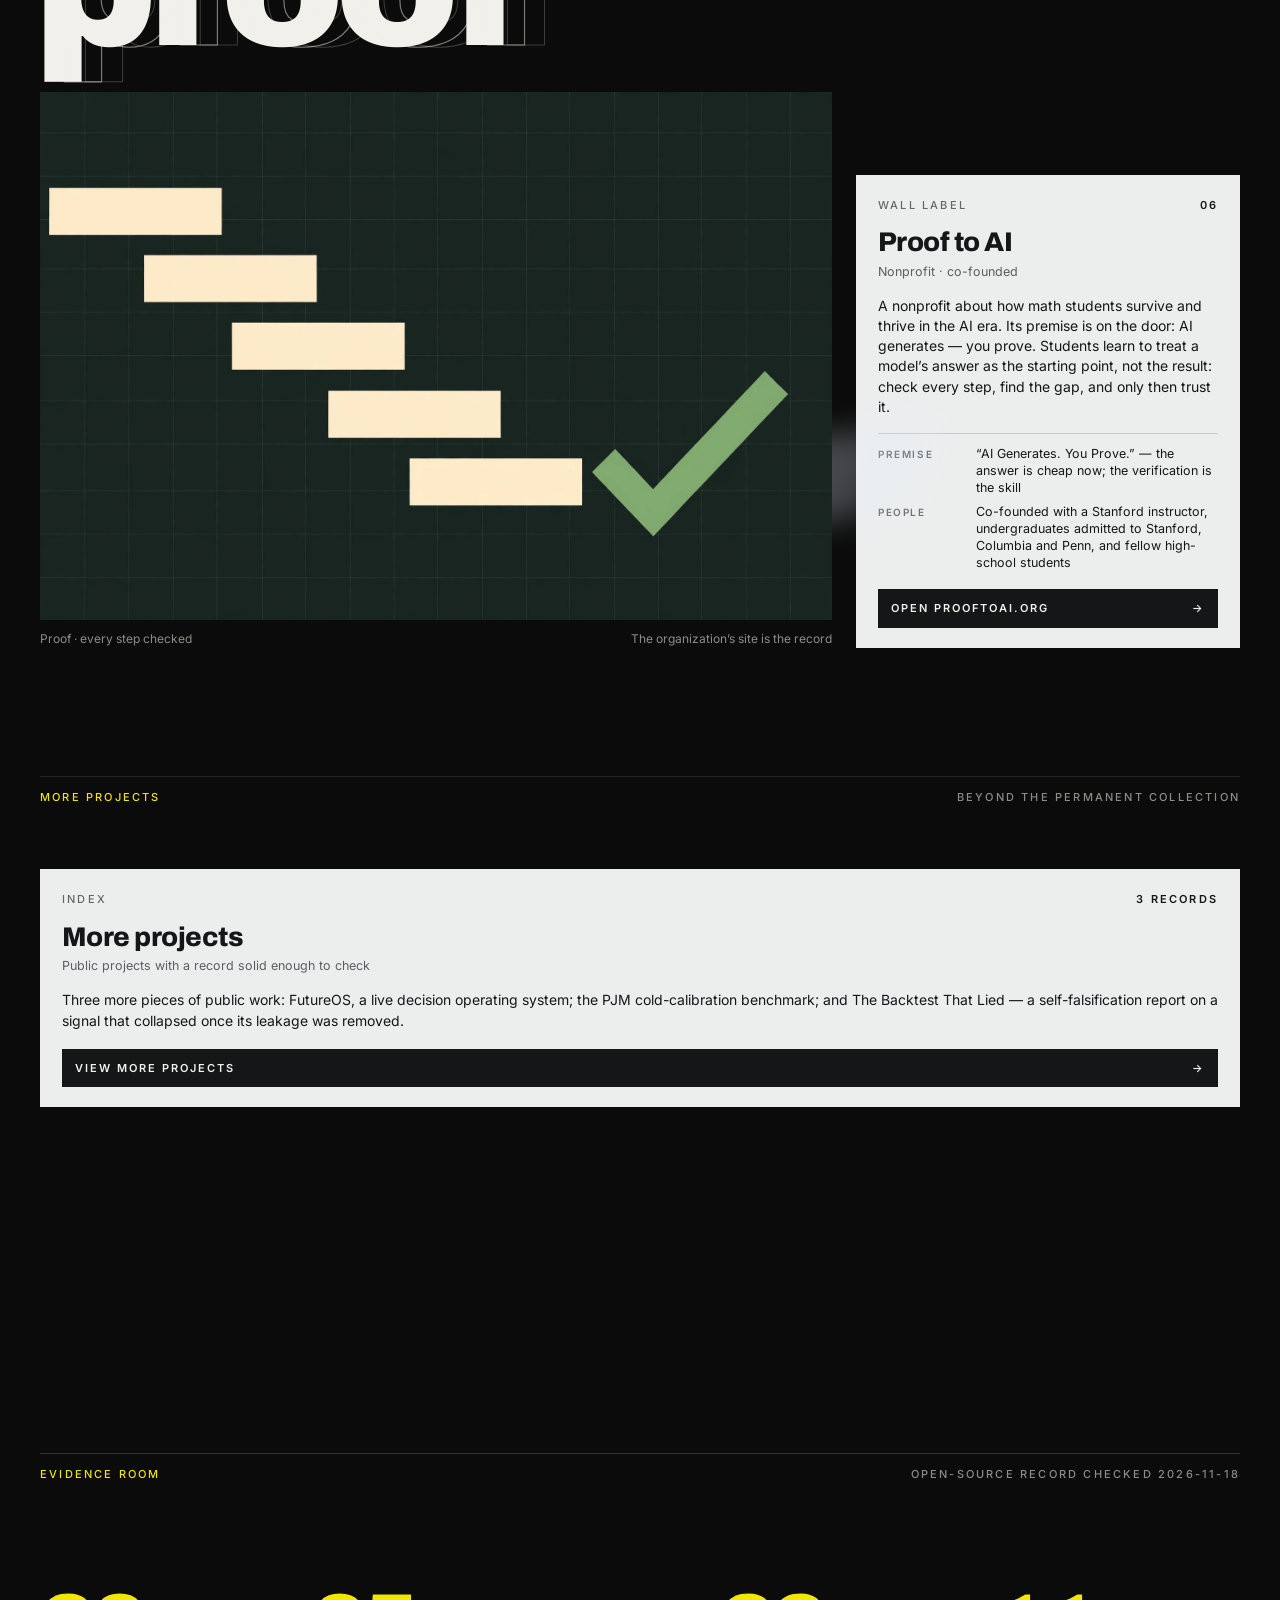
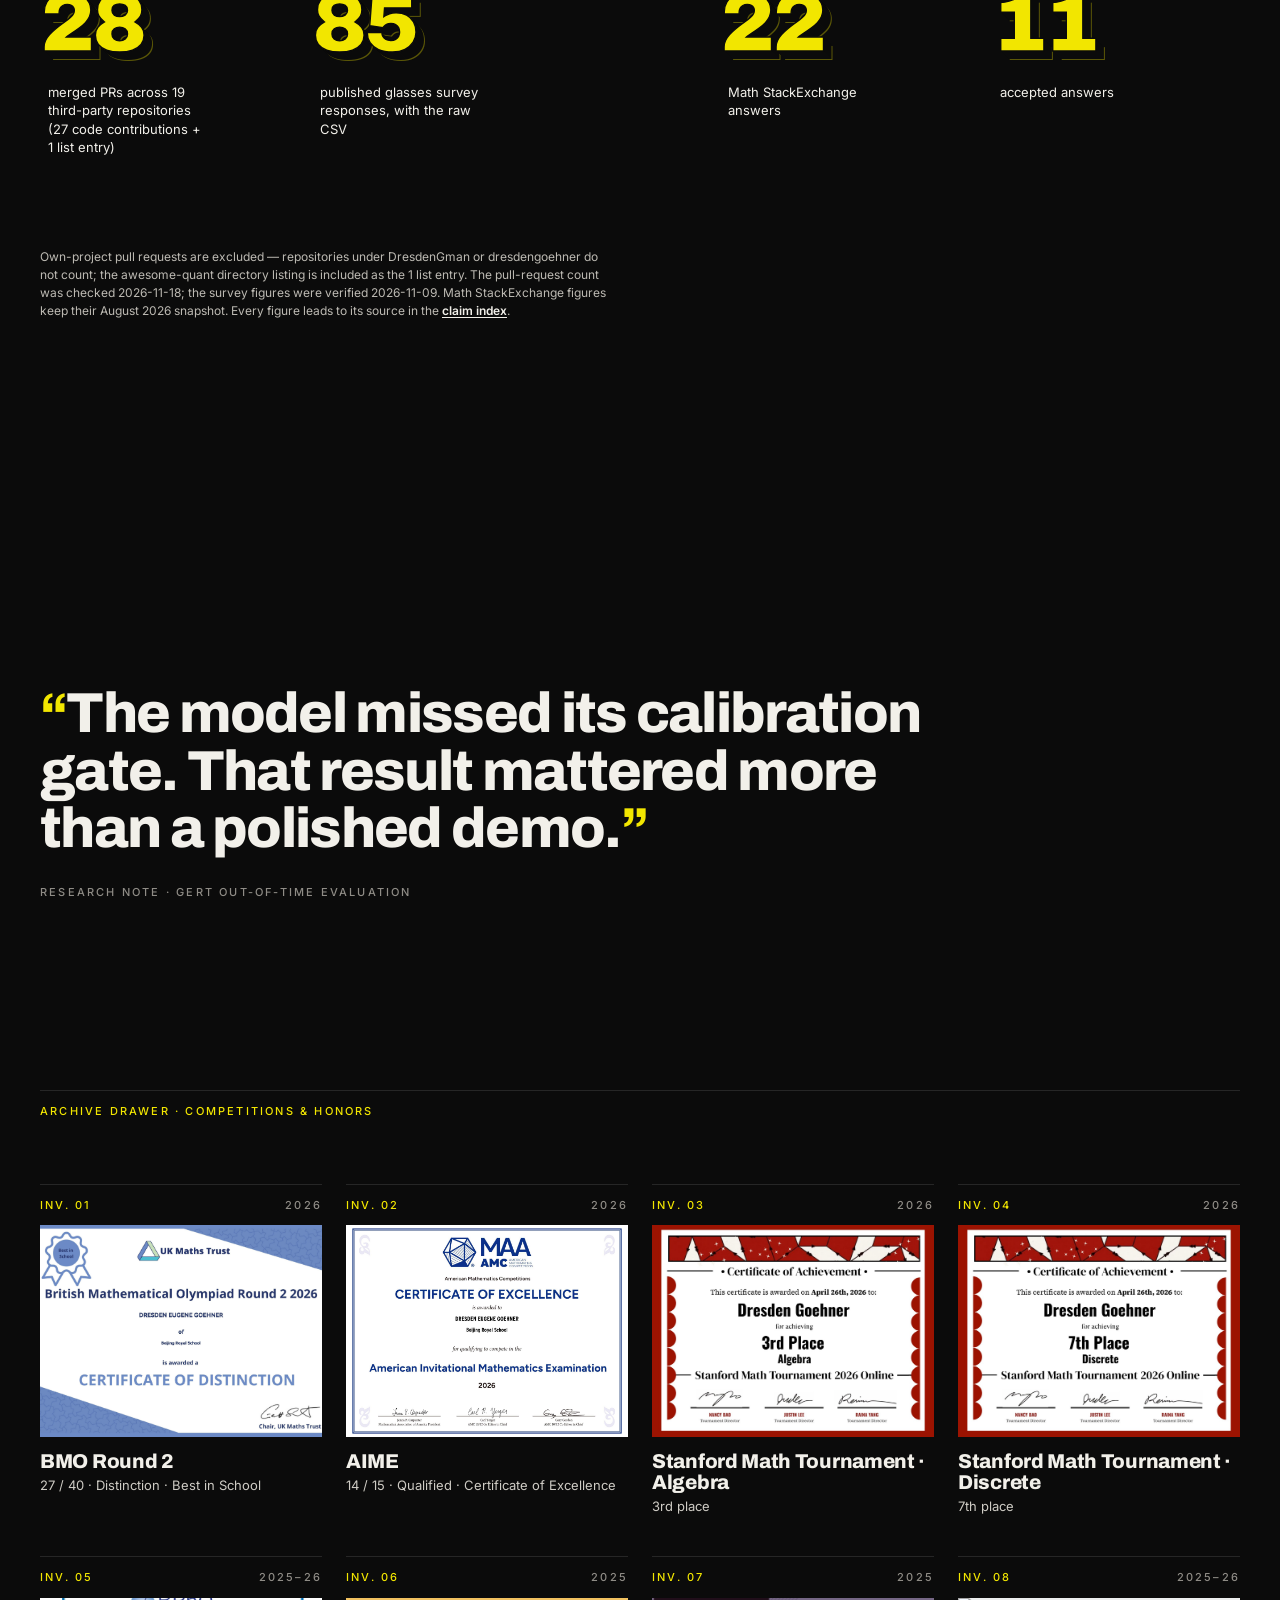
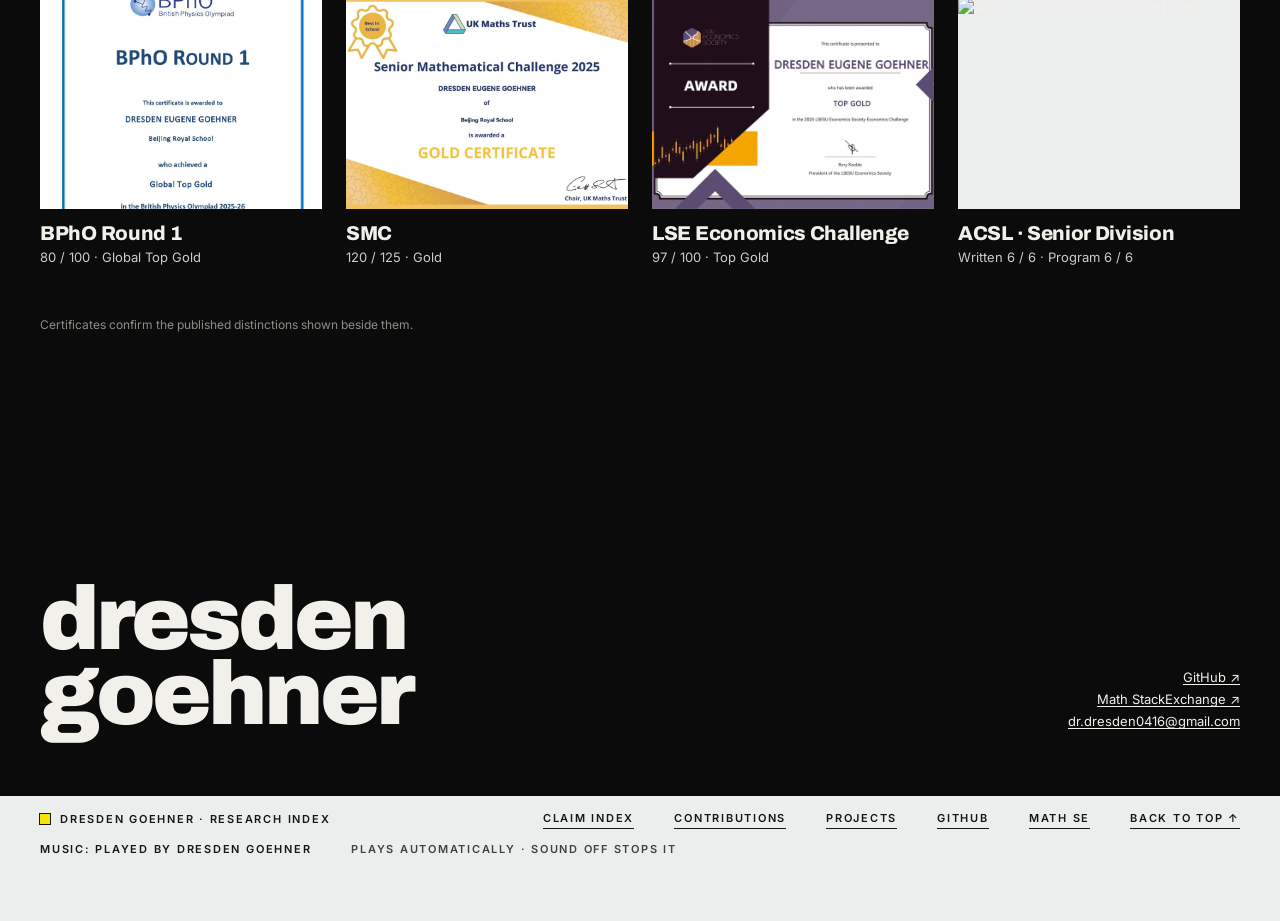
==== commit 3856b071: "Remove generated-media disclaimers Co-authored-by: copilot-swe-agent[bot] <198982749+Copilot@users.n" ====
--- a/index.html
+++ b/index.html
@@ -232,7 +232,7 @@
   <article class="grid ex r" data-reveal>
     <div class="tag"><span class="cap no">Exhibit 05</span><span class="cap room">Leadership · student community</span></div>
     <div class="big" data-k aria-hidden="true">applied<i>applied</i><i>applied</i></div>
-    <figure><span class="slab" style="left:-14%;top:52%;width:34%;height:18%"></span><div class="frame"><img src="assets/aa-branching.jpg" width="1920" height="1280" alt="Applied — one trunk line branching into many glowing project nodes, generated illustration" loading="lazy"></div><figcaption><span>Applied · one trunk, many projects</span><span>Generated illustration · the club&#8217;s project collections are school-internal</span></figcaption></figure>
+    <figure><span class="slab" style="left:-14%;top:52%;width:34%;height:18%"></span><div class="frame"><img src="assets/aa-branching.jpg" width="1920" height="1280" alt="Applied — one trunk line branching into many glowing project nodes" loading="lazy"></div><figcaption><span>Applied · one trunk, many projects</span><span>The club&#8217;s project collections are school-internal</span></figcaption></figure>
     <aside class="wall"><div class="cap"><span>Wall label</span><b>05</b></div><h3>AA Club — Applied Mathematics and AI</h3><div class="med">School club · founded and led by Dresden</div><p>A school club built as a system, not a meeting. New members learn by doing real projects, and when they are stuck they get questions instead of answers. Members work through Python data-analysis and modeling projects — census and population structure, sentiment, forecasting — each one finished, presented, and kept.</p>
     <dl><dt>Projects</dt><dd>30 completed projects across the club&#8217;s three collections — individual, group, and showcase</dd><dt>Workshop</dt><dd>April 2026 Assumption Clinic: members stress-tested the assumptions inside a trading backtest, and their feedback went into EPSILON&#8217;s worksheet v2</dd><dt>Access</dt><dd>The project repositories are school-internal, so this exhibit rests on the club&#8217;s own brochure and the workshop record</dd></dl><a class="go" href="images/polymath-brochure.png">View the club brochure <span>→</span></a></aside>
   </article>
@@ -240,7 +240,7 @@
   <article class="grid ex" data-reveal>
     <div class="tag"><span class="cap no">Exhibit 06</span><span class="cap room">Nonprofit · mathematics education</span></div>
     <div class="big" data-k aria-hidden="true">proof<i>proof</i><i>proof</i></div>
-    <figure><span class="slab" style="left:80%;top:62%;width:32%;height:16%"></span><div class="frame"><img src="assets/proof-steps.jpg" width="1920" height="1280" alt="Proof — cream steps descending into a single green check mark, generated illustration" loading="lazy"></div><figcaption><span>Proof · every step checked</span><span>Generated illustration · the organization&#8217;s site is the record</span></figcaption></figure>
+    <figure><span class="slab" style="left:80%;top:62%;width:32%;height:16%"></span><div class="frame"><img src="assets/proof-steps.jpg" width="1920" height="1280" alt="Proof — cream steps descending into a single green check mark" loading="lazy"></div><figcaption><span>Proof · every step checked</span><span>The organization&#8217;s site is the record</span></figcaption></figure>
     <aside class="wall"><div class="cap"><span>Wall label</span><b>06</b></div><h3>Proof to AI</h3><div class="med">Nonprofit · co-founded</div><p>A nonprofit about how math students survive and thrive in the AI era. Its premise is on the door: AI generates — you prove. Students learn to treat a model&#8217;s answer as the starting point, not the result: check every step, find the gap, and only then trust it.</p>
     <dl><dt>Premise</dt><dd>&#8220;AI Generates. You Prove.&#8221; — the answer is cheap now; the verification is the skill</dd><dt>People</dt><dd>Co-founded with a Stanford instructor, undergraduates admitted to Stanford, Columbia and Penn, and fellow high-school students</dd></dl><a class="go" href="https://prooftoai.org">Open prooftoai.org <span>→</span></a></aside>
   </article>
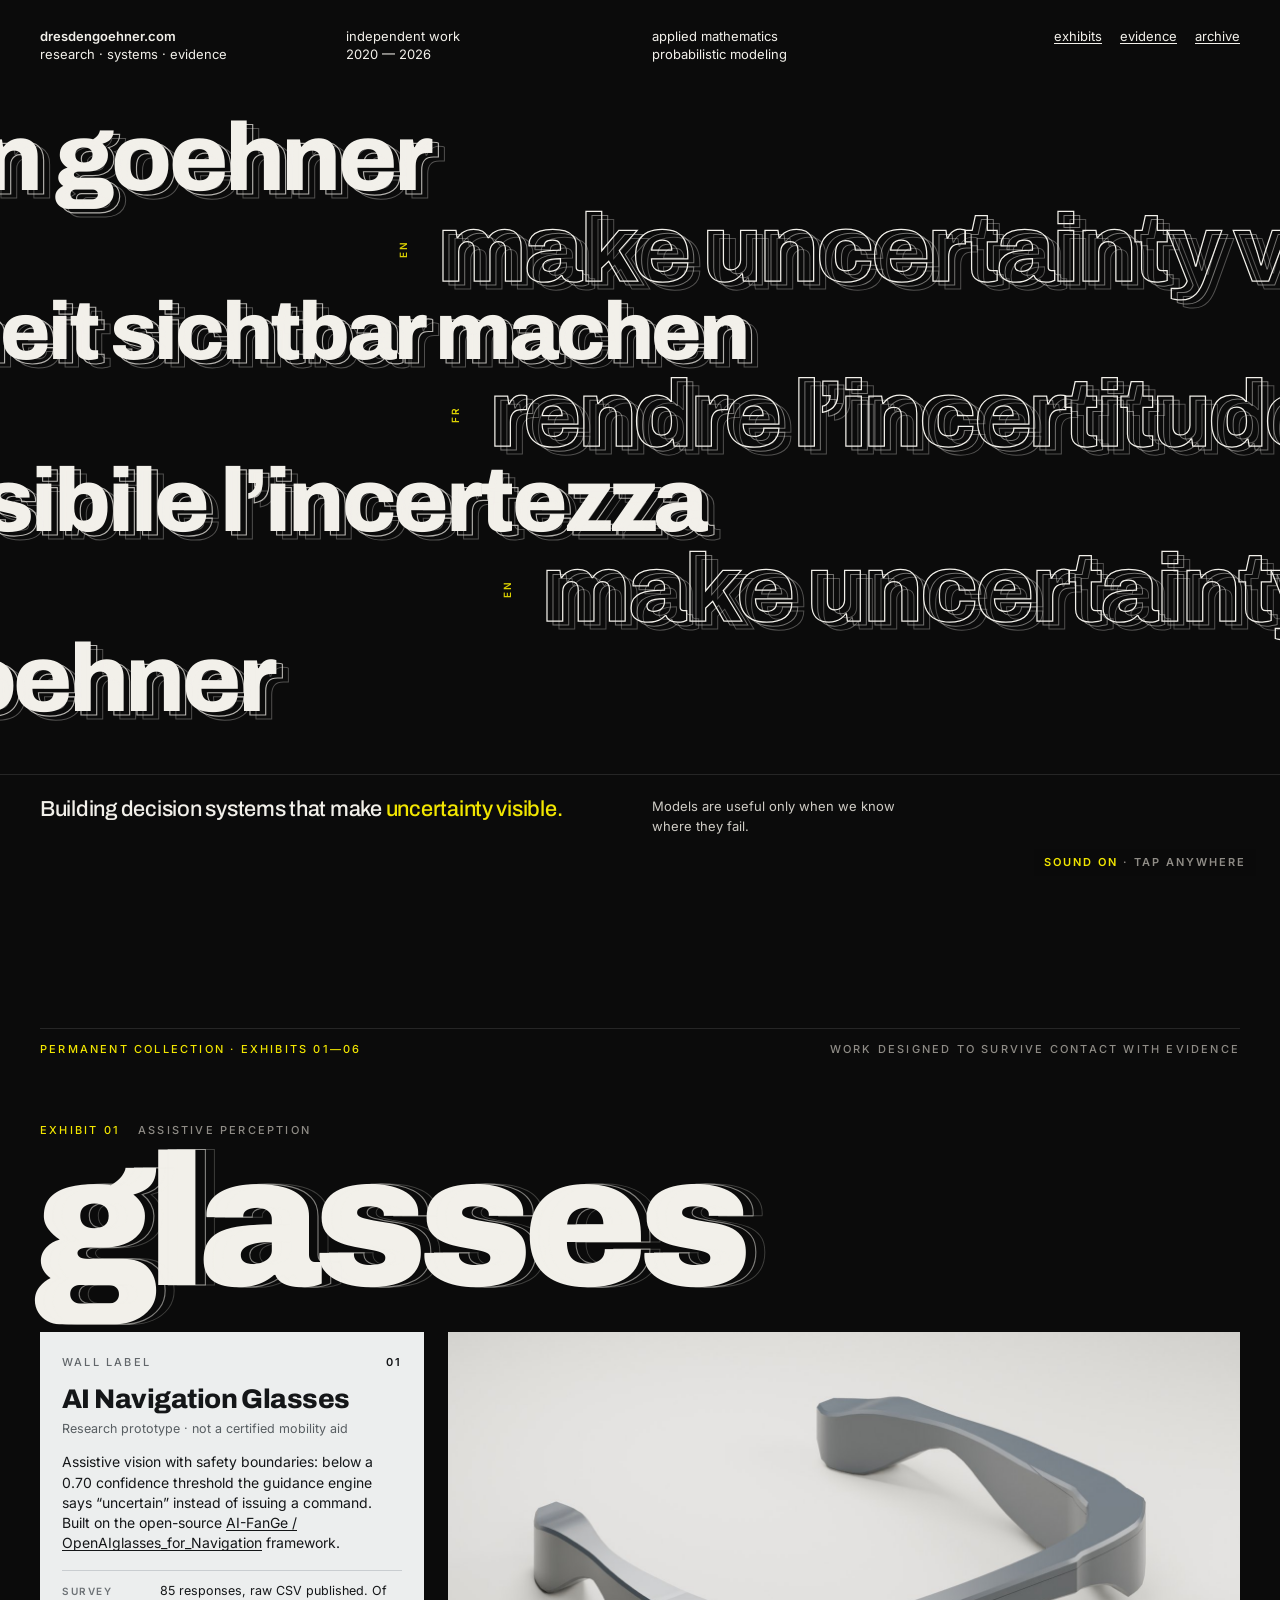
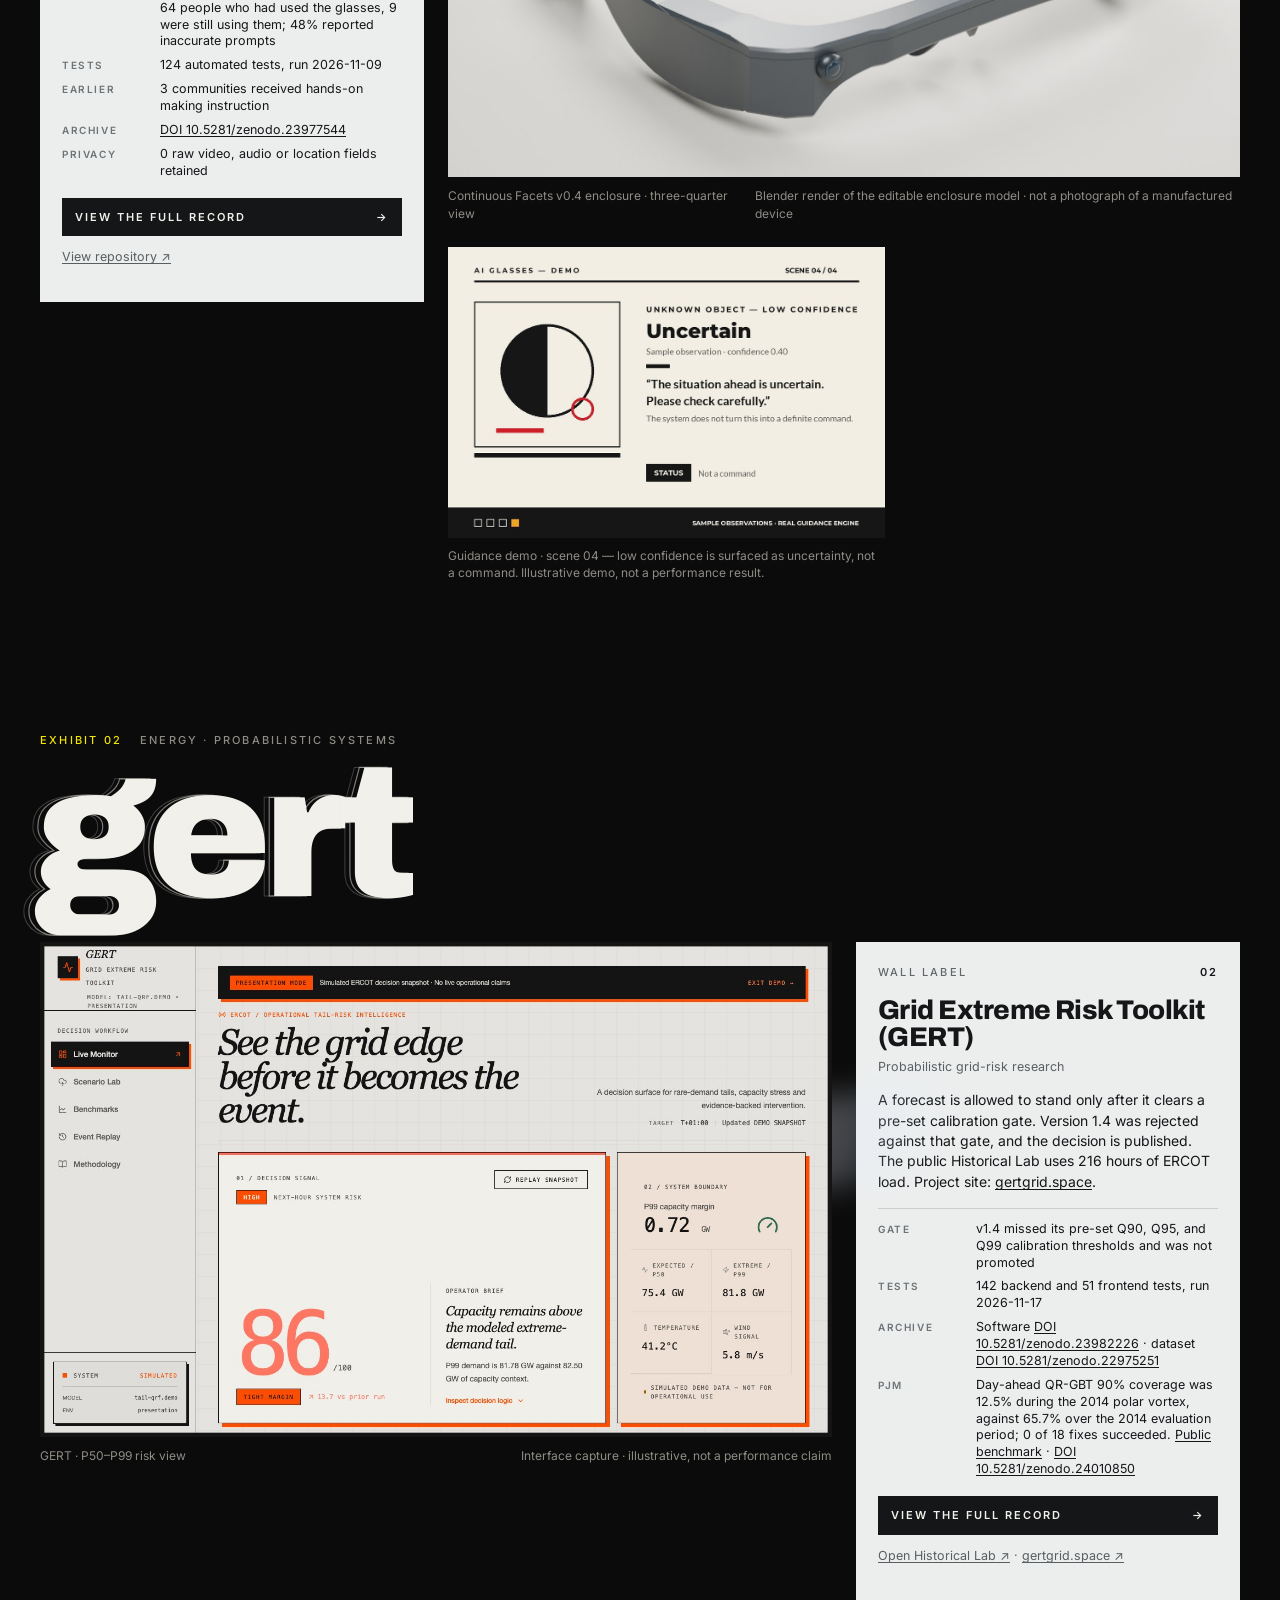
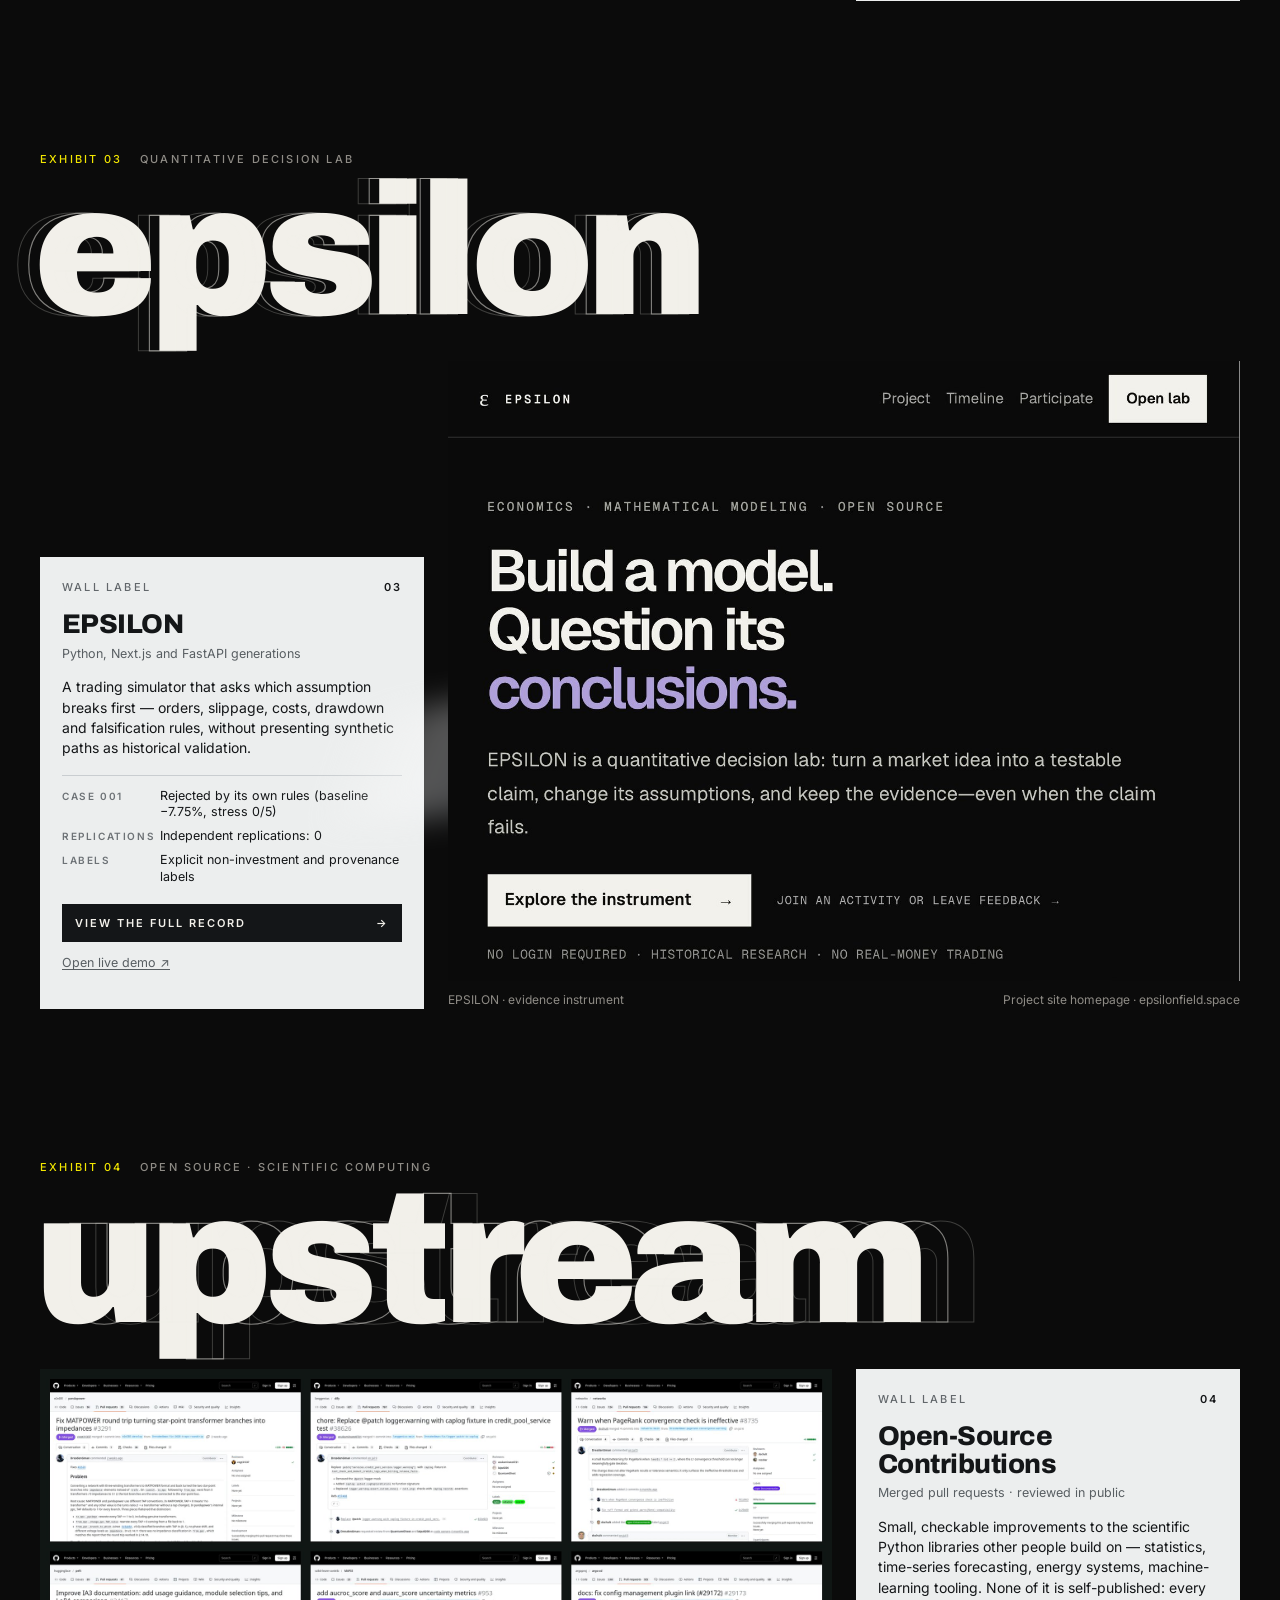
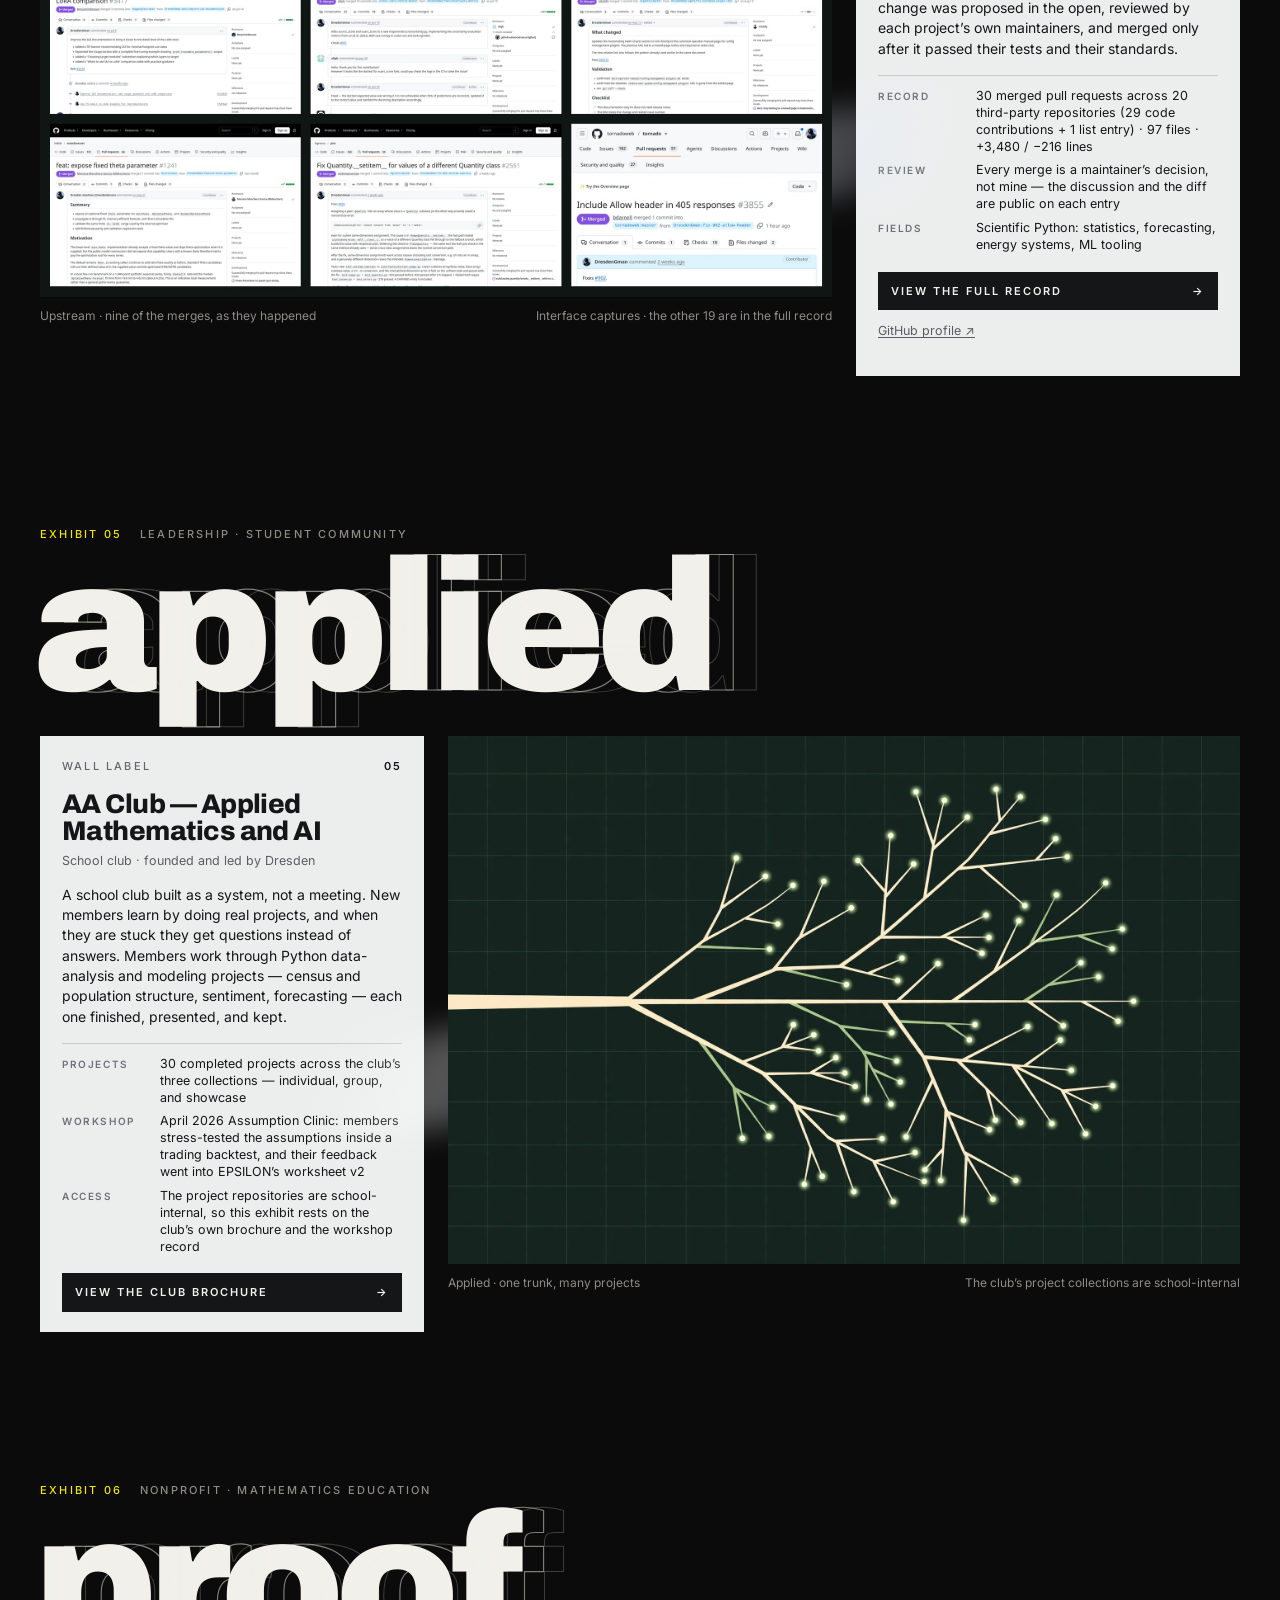
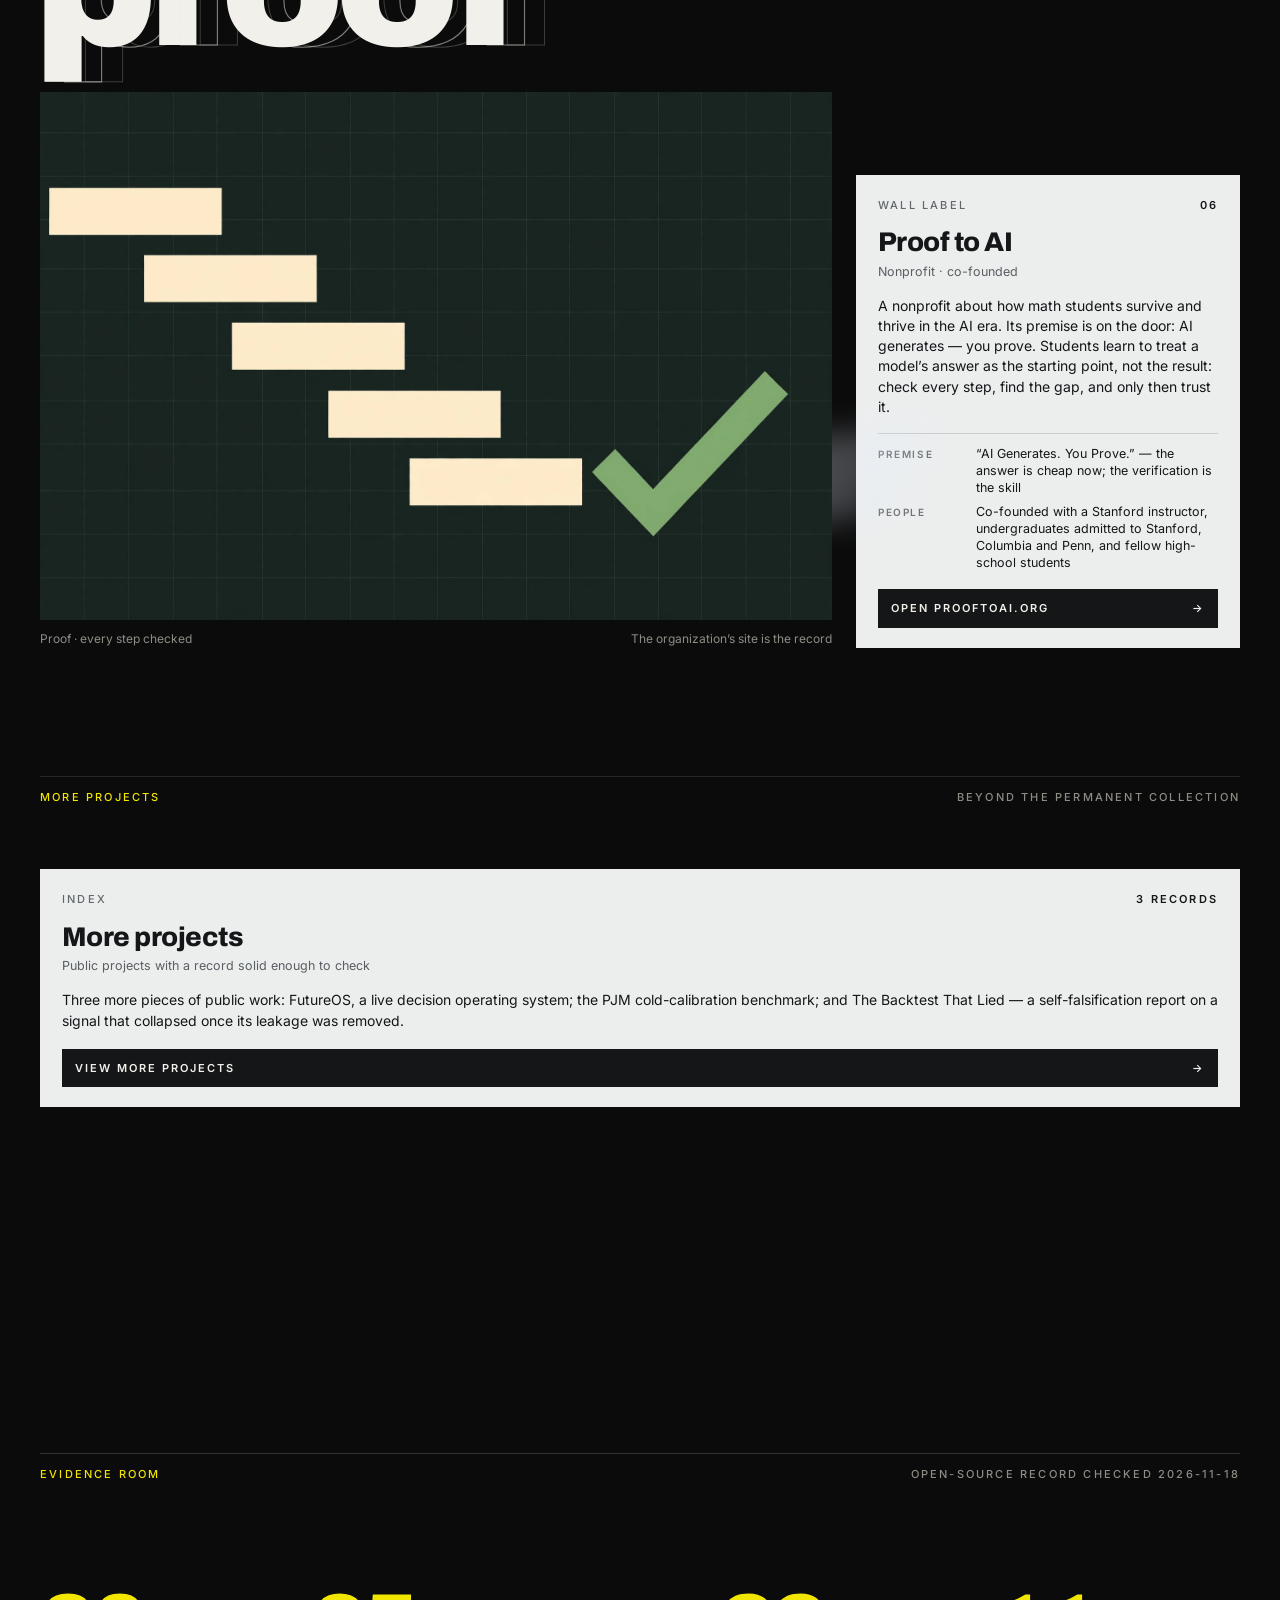
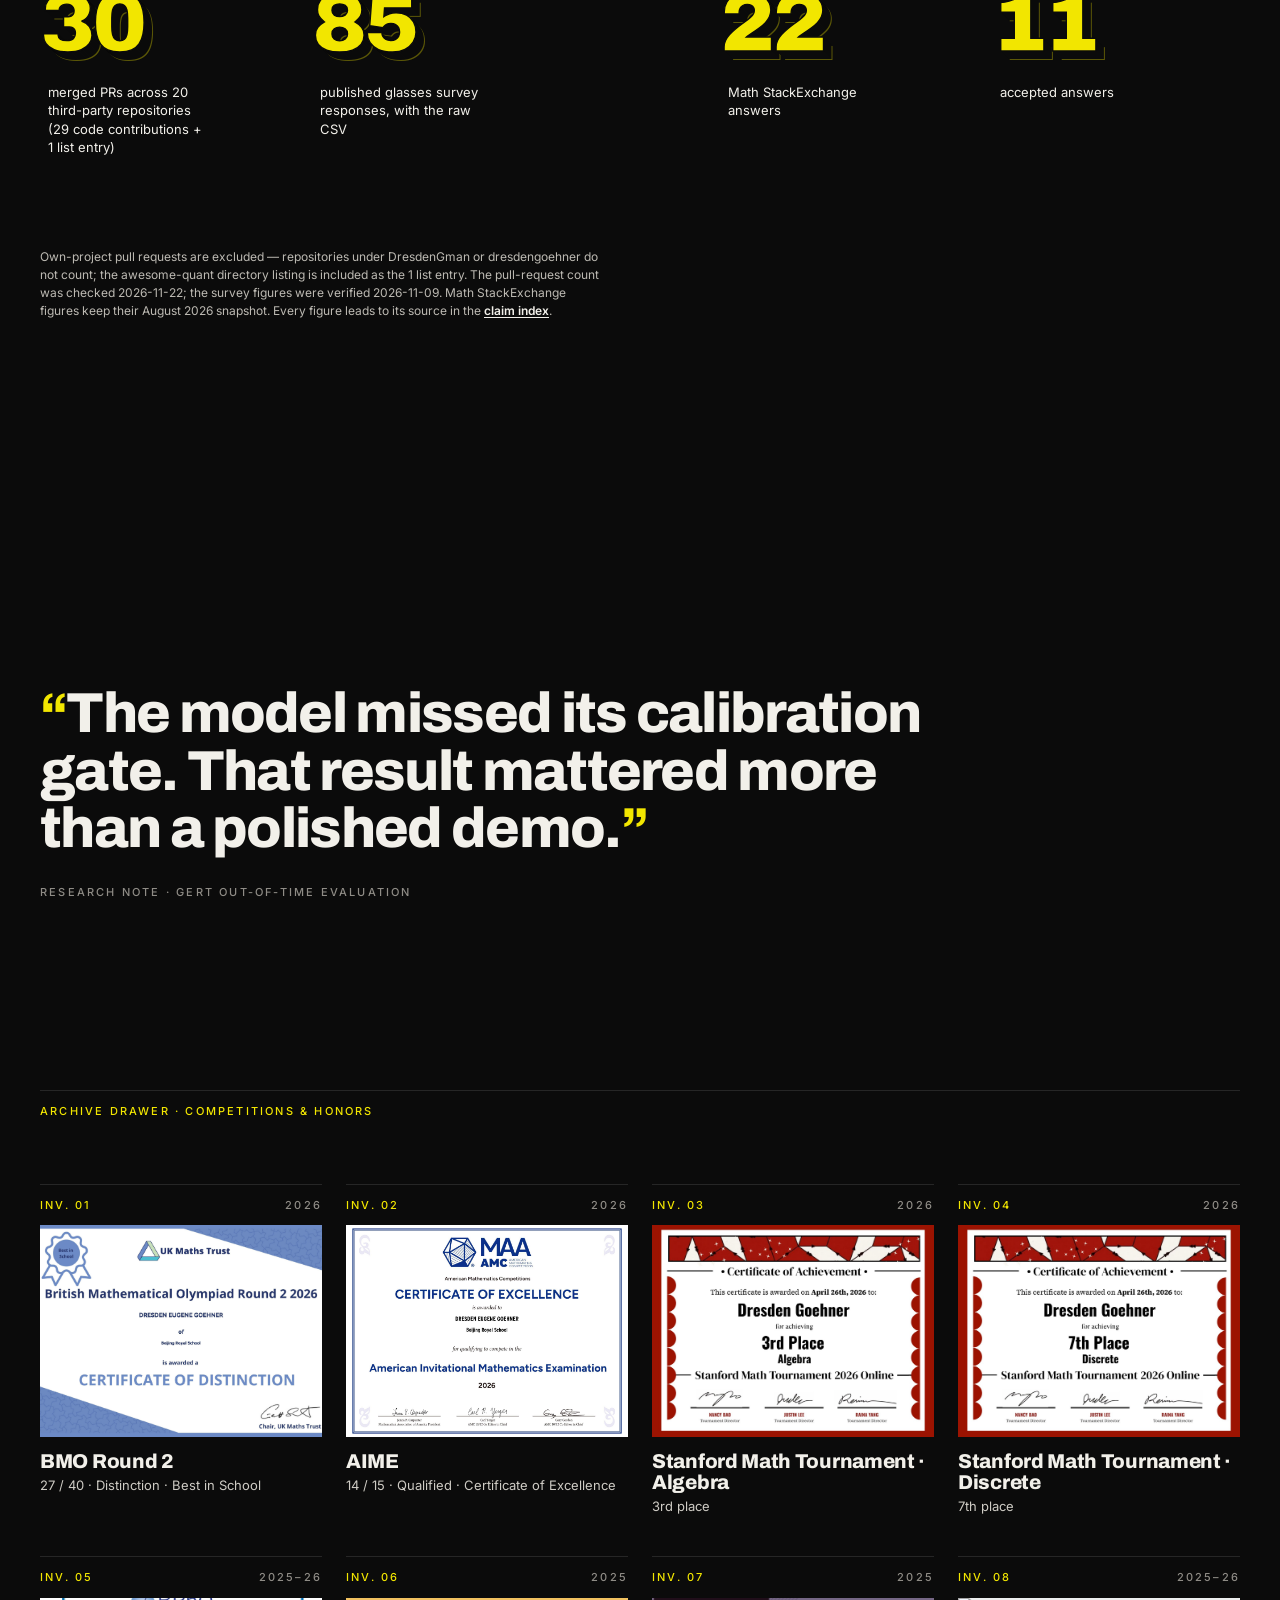
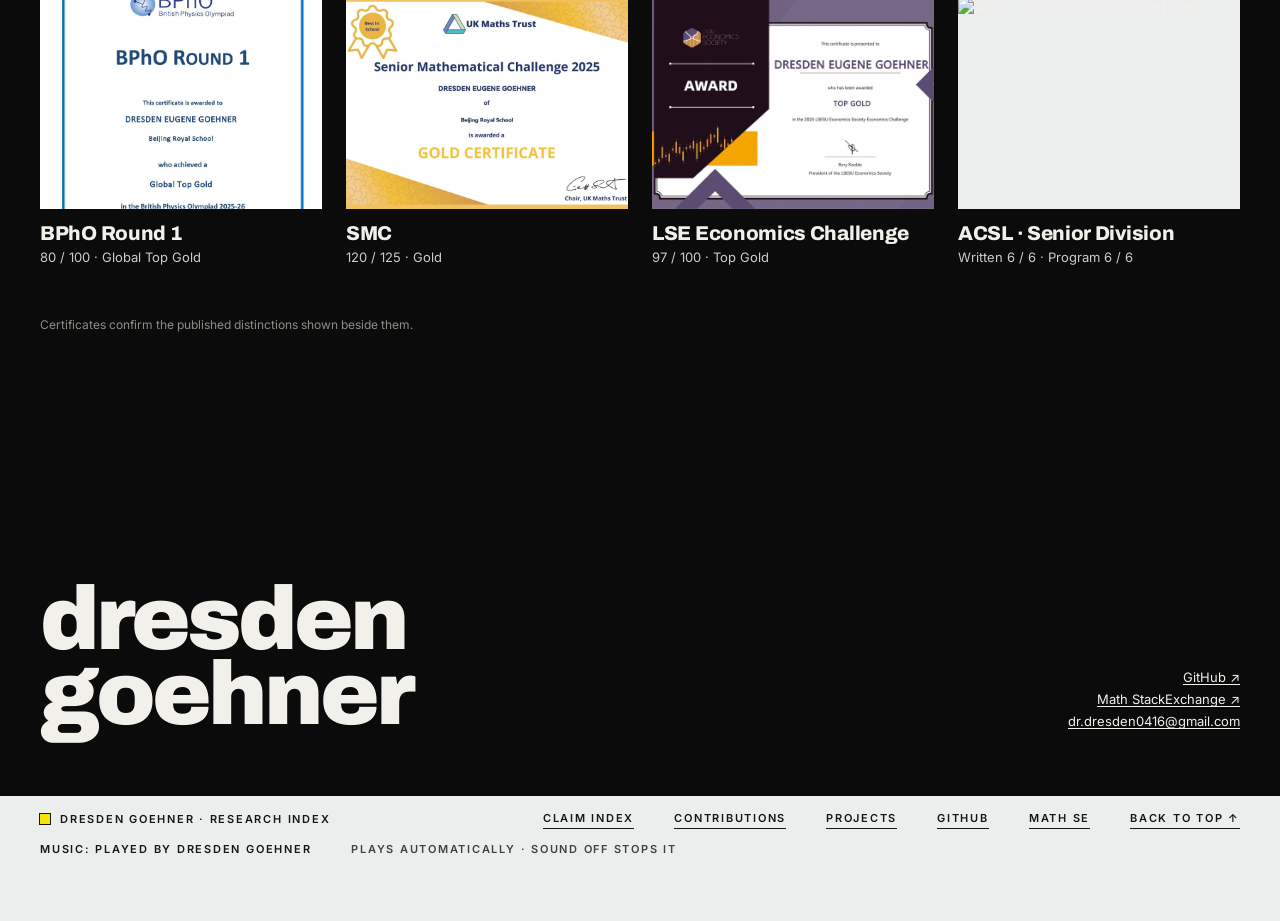
==== commit bde84c7d: "Update merged PR counts to 30 PRs / 20 repositories (29 code + 1 list entry) Adds SALib #716 and psf" ====
--- a/index.html
+++ b/index.html
@@ -226,7 +226,7 @@
     <div class="big" data-k aria-hidden="true">upstream<i>upstream</i><i>upstream</i></div>
     <figure><span class="slab" style="left:80%;top:62%;width:32%;height:16%"></span><div class="frame"><img src="assets/upstream-merges.jpg" width="1920" height="1280" alt="Upstream — nine merged pull requests on GitHub in a grid: pandapower, Dify, NetworkX, PEFT, MAPIE, Argo CD, StatsForecast, Pint and Tornado, each with its purple Merged badge, interface captures" loading="lazy"></div><figcaption><span>Upstream · nine of the merges, as they happened</span><span>Interface captures · the other 19 are in the full record</span></figcaption></figure>
     <aside class="wall"><div class="cap"><span>Wall label</span><b>04</b></div><h3>Open-Source Contributions</h3><div class="med">Merged pull requests · reviewed in public</div><p>Small, checkable improvements to the scientific Python libraries other people build on — statistics, time-series forecasting, energy systems, machine-learning tooling. None of it is self-published: every change was proposed in the open, reviewed by each project&#8217;s own maintainers, and merged only after it passed their tests and their standards.</p>
-    <dl><dt>Record</dt><dd>28 merged pull requests across 19 third-party repositories (27 code contributions + 1 list entry) · 84 files · +3,165 / &#8722;163 lines</dd><dt>Review</dt><dd>Every merge is a maintainer&#8217;s decision, not mine — the discussion and the diff are public on each entry</dd><dt>Fields</dt><dd>Scientific Python: statistics, forecasting, energy systems, ML tooling</dd></dl><a class="go" href="contributions.html">View the full record <span>→</span></a><p class="alt"><a class="ul" href="https://github.com/DresdenGman">GitHub profile ↗</a></p></aside>
+    <dl><dt>Record</dt><dd>30 merged pull requests across 20 third-party repositories (29 code contributions + 1 list entry) · 97 files · +3,480 / &#8722;216 lines</dd><dt>Review</dt><dd>Every merge is a maintainer&#8217;s decision, not mine — the discussion and the diff are public on each entry</dd><dt>Fields</dt><dd>Scientific Python: statistics, forecasting, energy systems, ML tooling</dd></dl><a class="go" href="contributions.html">View the full record <span>→</span></a><p class="alt"><a class="ul" href="https://github.com/DresdenGman">GitHub profile ↗</a></p></aside>
   </article>
 
   <article class="grid ex r" data-reveal>
@@ -254,12 +254,12 @@
 <section class="evidence" id="evidence" data-io>
   <div class="grid"><div class="label"><span class="cap">Evidence room</span><span class="cap">open-source record checked 2026-11-18</span></div>
   <div class="nums">
-    <div class="num"><b>28</b><span>merged PRs across 19 third-party repositories (27 code contributions + 1 list entry)</span></div>
+    <div class="num"><b>30</b><span>merged PRs across 20 third-party repositories (29 code contributions + 1 list entry)</span></div>
     <div class="num"><b>85</b><span>published glasses survey responses, with the raw CSV</span></div>
     <div class="num"><b>22</b><span>Math StackExchange answers</span></div>
     <div class="num"><b>11</b><span>accepted answers</span></div>
   </div>
-  <p class="ev-note">Own-project pull requests are excluded — repositories under DresdenGman or dresdengoehner do not count; the awesome-quant directory listing is included as the 1 list entry. The pull-request count was checked 2026-11-18; the survey figures were verified 2026-11-09. Math StackExchange figures keep their August 2026 snapshot. Every figure leads to its source in the <a class="ul" href="proof.html">claim index</a>.</p></div>
+  <p class="ev-note">Own-project pull requests are excluded — repositories under DresdenGman or dresdengoehner do not count; the awesome-quant directory listing is included as the 1 list entry. The pull-request count was checked 2026-11-22; the survey figures were verified 2026-11-09. Math StackExchange figures keep their August 2026 snapshot. Every figure leads to its source in the <a class="ul" href="proof.html">claim index</a>.</p></div>
 </section>
 
 <section class="quote"><div class="grid"><blockquote data-reveal>The model missed its calibration gate. That result mattered more than a polished demo.</blockquote><cite class="cap">Research note · GERT out-of-time evaluation</cite></div></section>
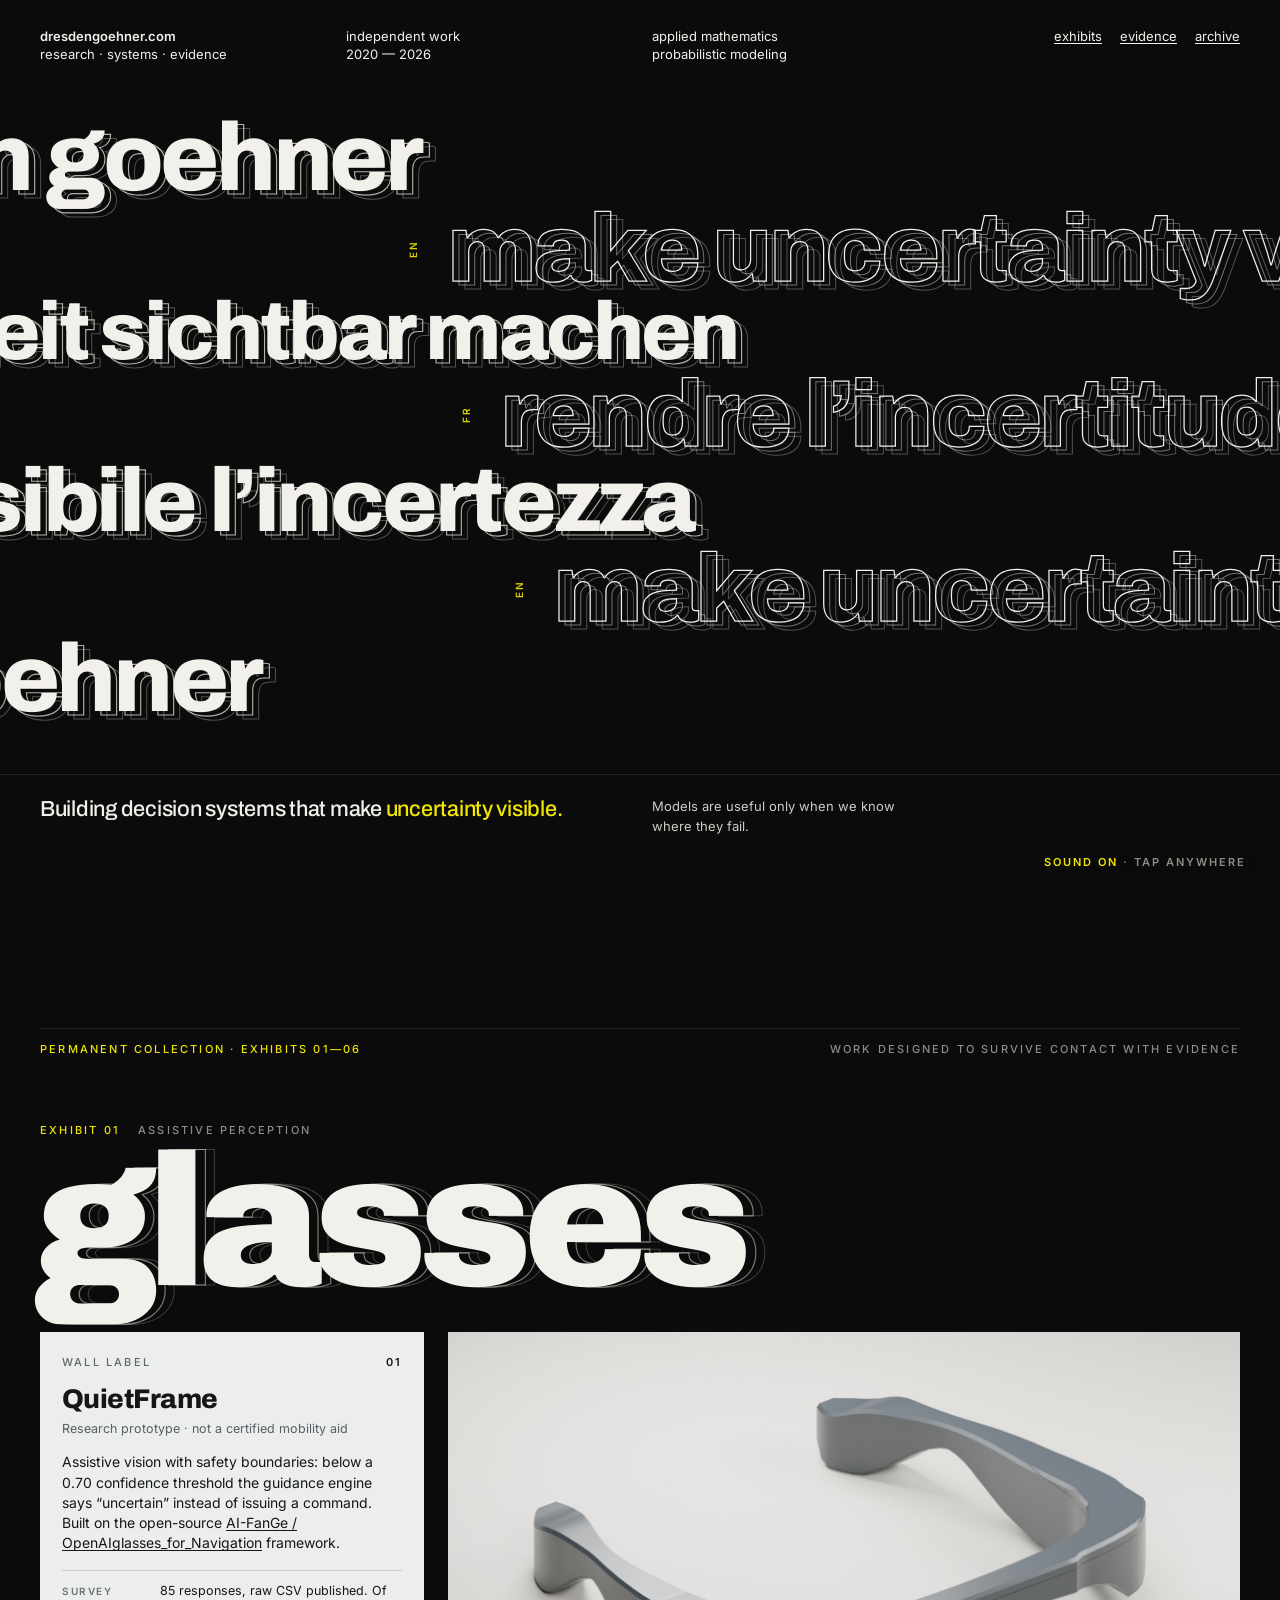
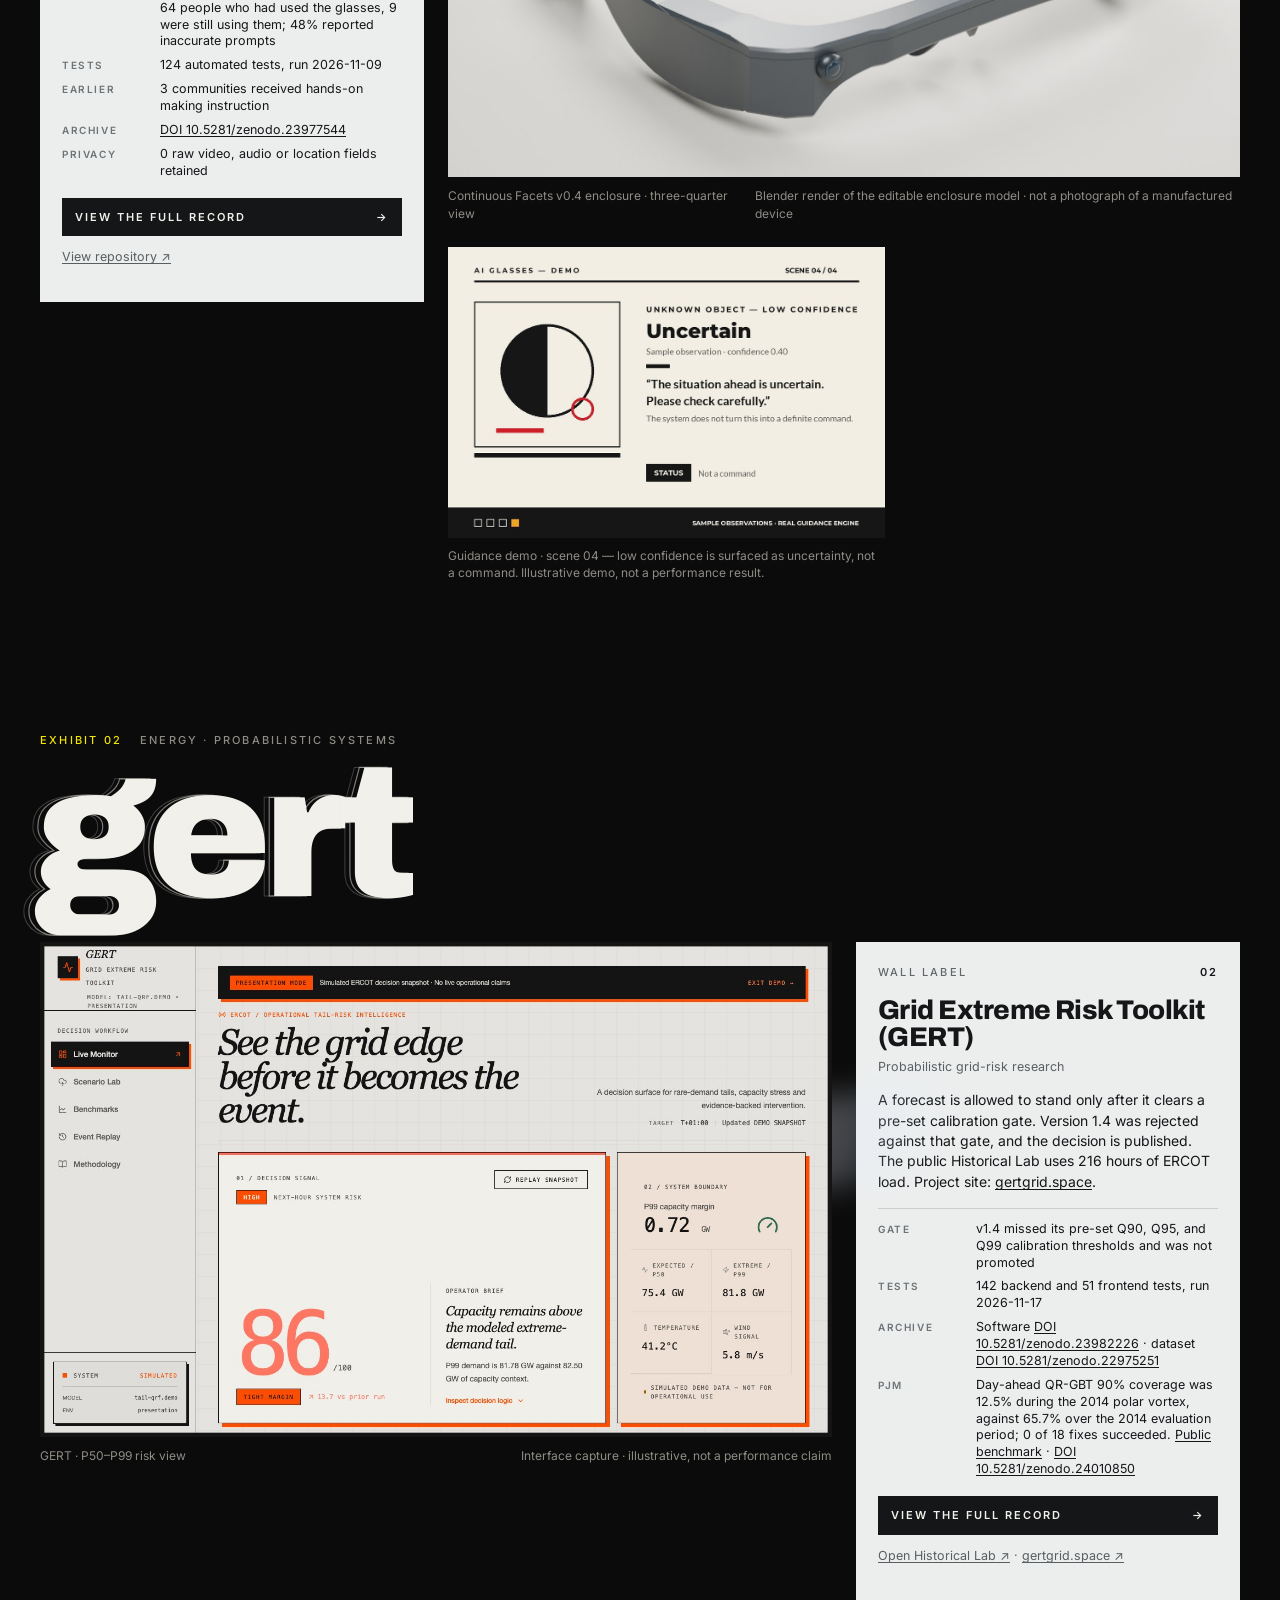
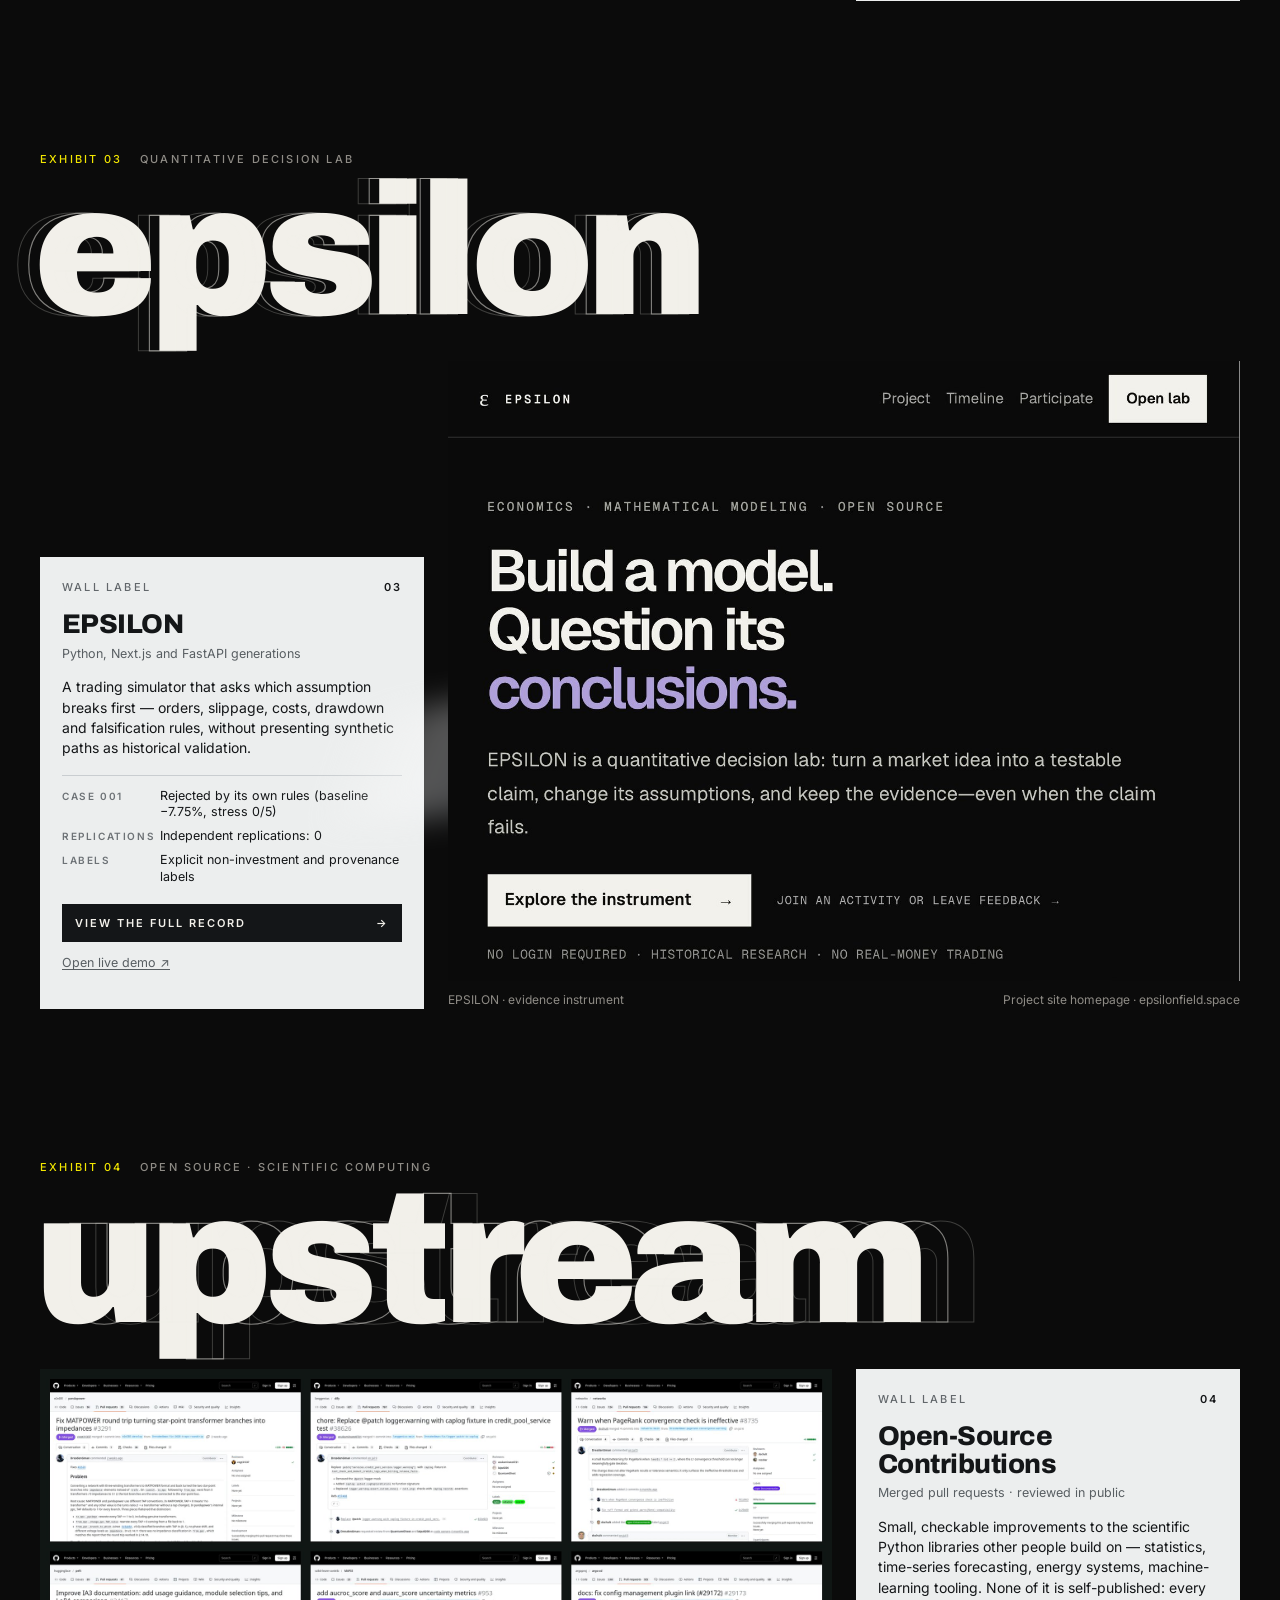
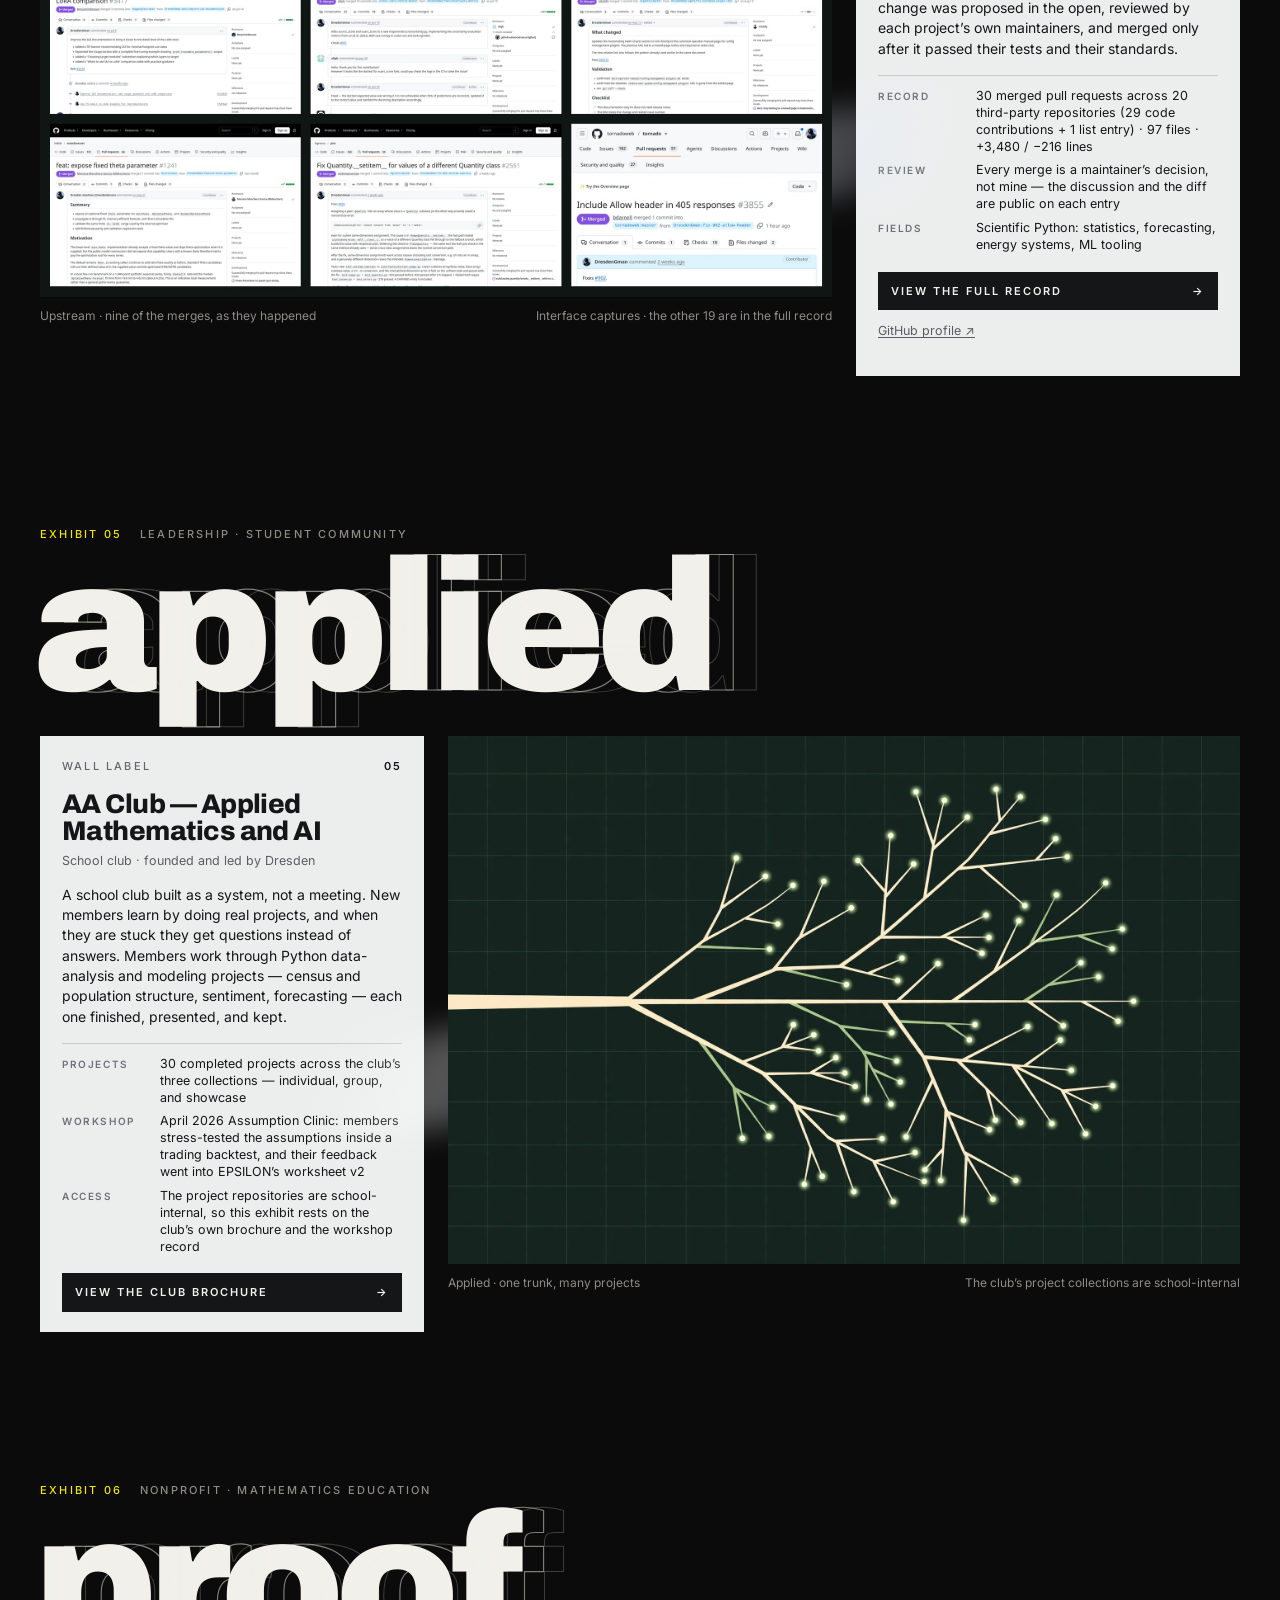
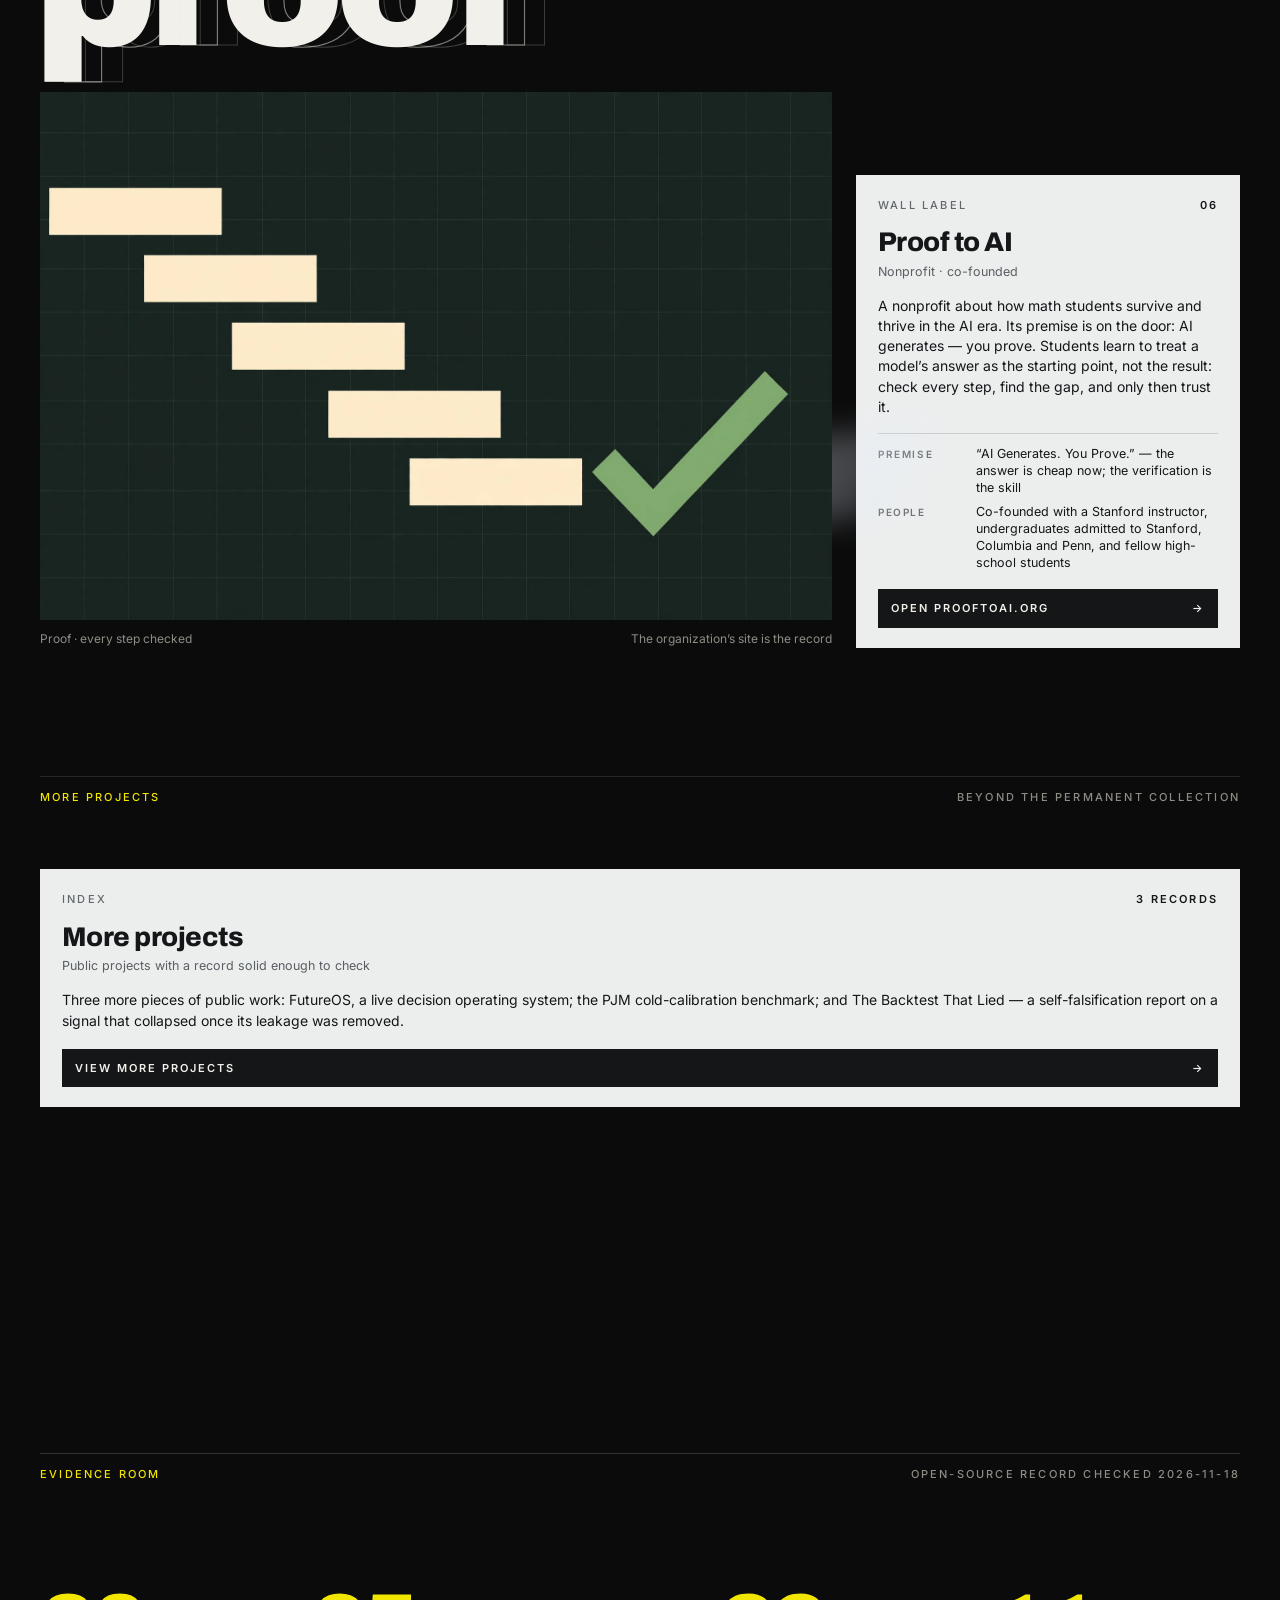
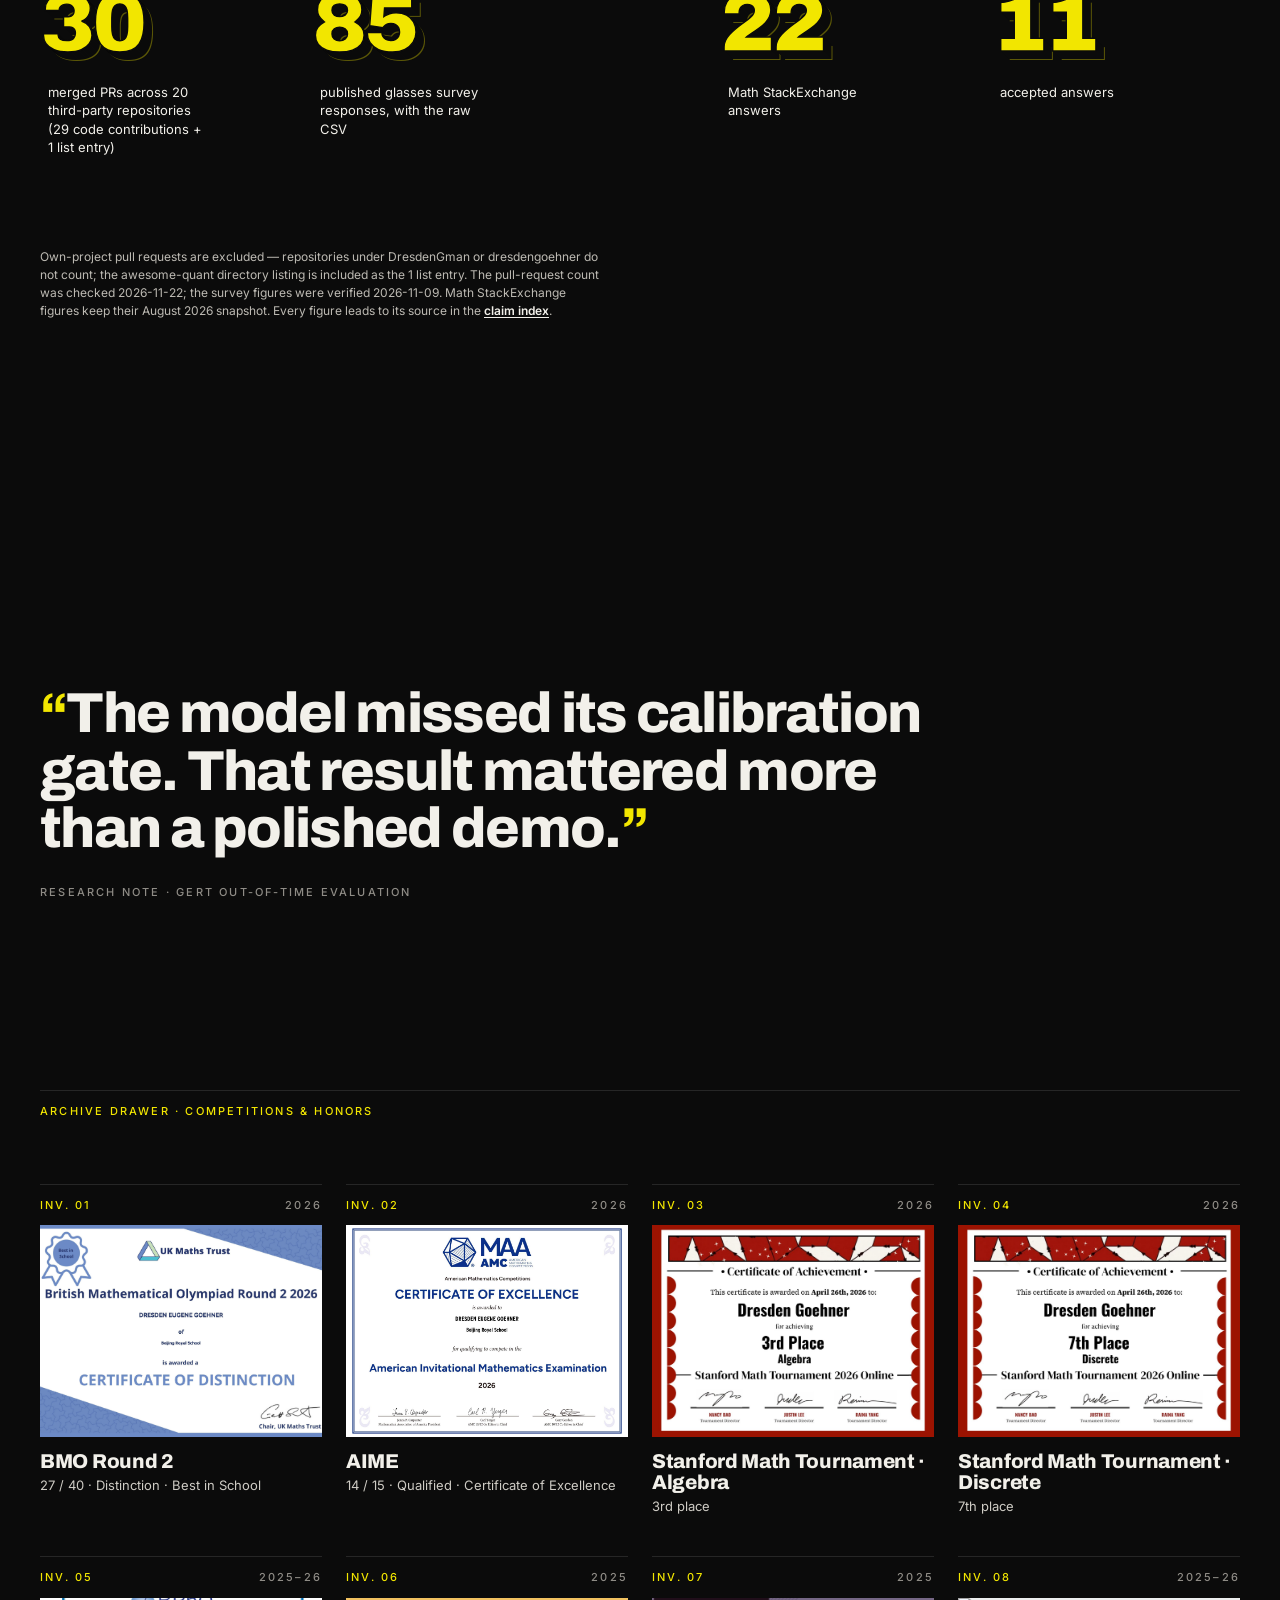
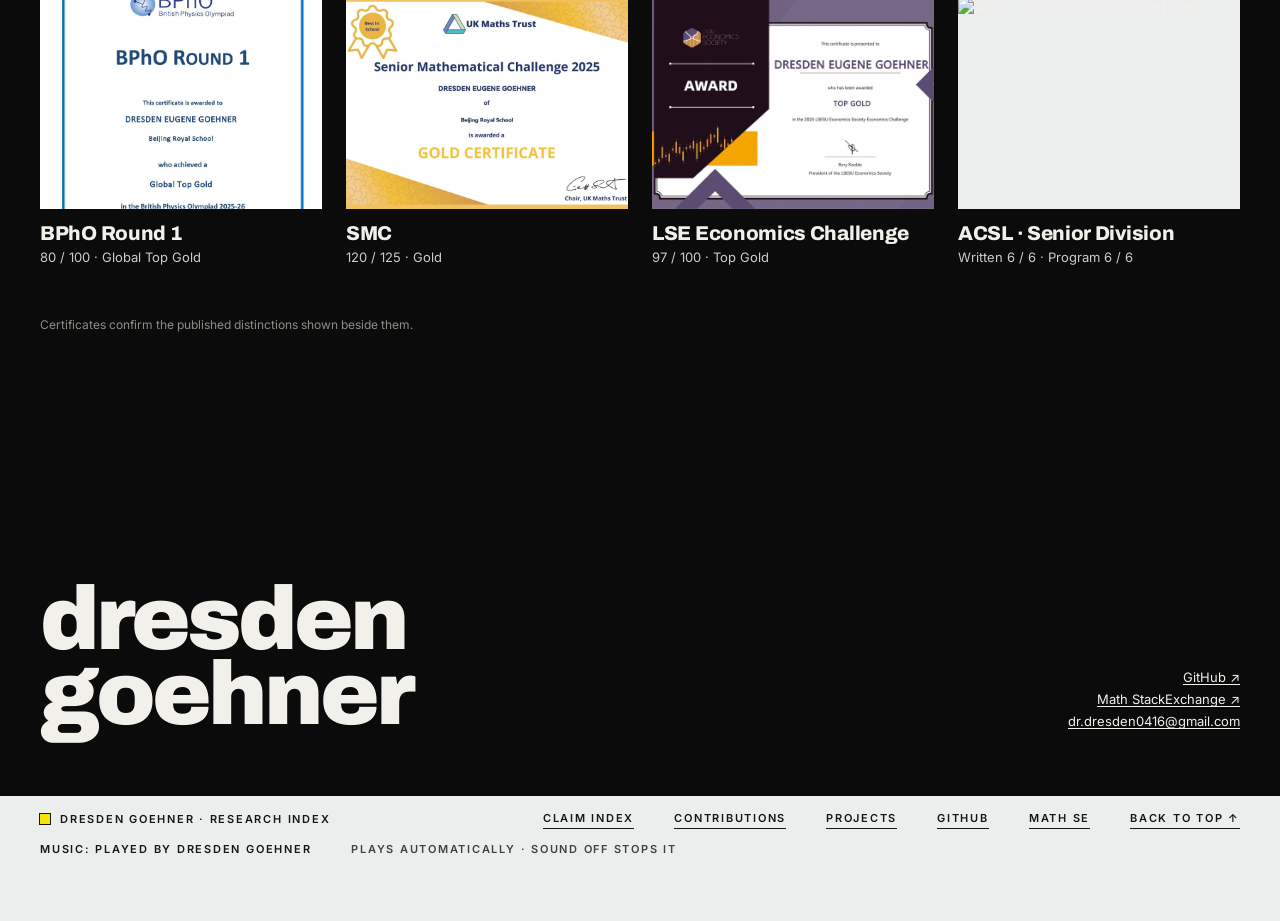
==== commit 2abbf5ab: "Rename AI Navigation Glasses to QuietFrame; point repository links at DresdenGman/QuietFrame" ====
--- a/index.html
+++ b/index.html
@@ -199,10 +199,10 @@
   <article class="grid ex r ex1" data-reveal>
     <div class="tag"><span class="cap no">Exhibit 01</span><span class="cap room">Assistive perception</span></div>
     <div class="big" data-k aria-hidden="true">glasses<i>glasses</i><i>glasses</i></div>
-    <figure><div class="frame hero-img"><img src="assets/glasses-render-v04.jpg" width="1600" height="1156" alt="AI Navigation Glasses, Continuous Facets v0.4 enclosure, three-quarter studio render" loading="lazy"></div><figcaption><span>Continuous Facets v0.4 enclosure · three-quarter view</span><span>Blender render of the editable enclosure model · not a photograph of a manufactured device</span></figcaption>
+    <figure><div class="frame hero-img"><img src="assets/glasses-render-v04.jpg" width="1600" height="1156" alt="QuietFrame, Continuous Facets v0.4 enclosure, three-quarter studio render" loading="lazy"></div><figcaption><span>Continuous Facets v0.4 enclosure · three-quarter view</span><span>Blender render of the editable enclosure model · not a photograph of a manufactured device</span></figcaption>
     <div class="duo"><div><div class="frame"><img src="assets/glasses-demo-scene4.jpg" width="1024" height="683" alt="Guidance demo scene 4 of 4: a low-confidence detection shown as 'Uncertain', not a command" loading="lazy"></div><p class="sub">Guidance demo · scene 04 — low confidence is surfaced as uncertainty, not a command. Illustrative demo, not a performance result.</p></div></div></figure>
-    <aside class="wall"><div class="cap"><span>Wall label</span><b>01</b></div><h3>AI Navigation Glasses</h3><div class="med">Research prototype · not a certified mobility aid</div><p>Assistive vision with safety boundaries: below a 0.70 confidence threshold the guidance engine says “uncertain” instead of issuing a command. Built on the open-source <a class="ul" href="https://github.com/AI-FanGe/OpenAIglasses_for_Navigation">AI-FanGe / OpenAIglasses_for_Navigation</a> framework.</p>
-    <dl><dt>Survey</dt><dd>85 responses, raw CSV published. Of 64 people who had used the glasses, 9 were still using them; 48% reported inaccurate prompts</dd><dt>Tests</dt><dd>124 automated tests, run 2026-11-09</dd><dt>Earlier</dt><dd>3 communities received hands-on making instruction</dd><dt>Archive</dt><dd><a class="ul" href="https://doi.org/10.5281/zenodo.23977544">DOI 10.5281/zenodo.23977544</a></dd><dt>Privacy</dt><dd>0 raw video, audio or location fields retained</dd></dl><a class="go" href="projects/glasses.html">View the full record <span>→</span></a><p class="alt"><a class="ul" href="https://github.com/DresdenGman/AIGlasses_for_navigation">View repository ↗</a></p></aside>
+    <aside class="wall"><div class="cap"><span>Wall label</span><b>01</b></div><h3>QuietFrame</h3><div class="med">Research prototype · not a certified mobility aid</div><p>Assistive vision with safety boundaries: below a 0.70 confidence threshold the guidance engine says “uncertain” instead of issuing a command. Built on the open-source <a class="ul" href="https://github.com/AI-FanGe/OpenAIglasses_for_Navigation">AI-FanGe / OpenAIglasses_for_Navigation</a> framework.</p>
+    <dl><dt>Survey</dt><dd>85 responses, raw CSV published. Of 64 people who had used the glasses, 9 were still using them; 48% reported inaccurate prompts</dd><dt>Tests</dt><dd>124 automated tests, run 2026-11-09</dd><dt>Earlier</dt><dd>3 communities received hands-on making instruction</dd><dt>Archive</dt><dd><a class="ul" href="https://doi.org/10.5281/zenodo.23977544">DOI 10.5281/zenodo.23977544</a></dd><dt>Privacy</dt><dd>0 raw video, audio or location fields retained</dd></dl><a class="go" href="projects/glasses.html">View the full record <span>→</span></a><p class="alt"><a class="ul" href="https://github.com/DresdenGman/QuietFrame">View repository ↗</a></p></aside>
   </article>
 
   <article class="grid ex" data-reveal>
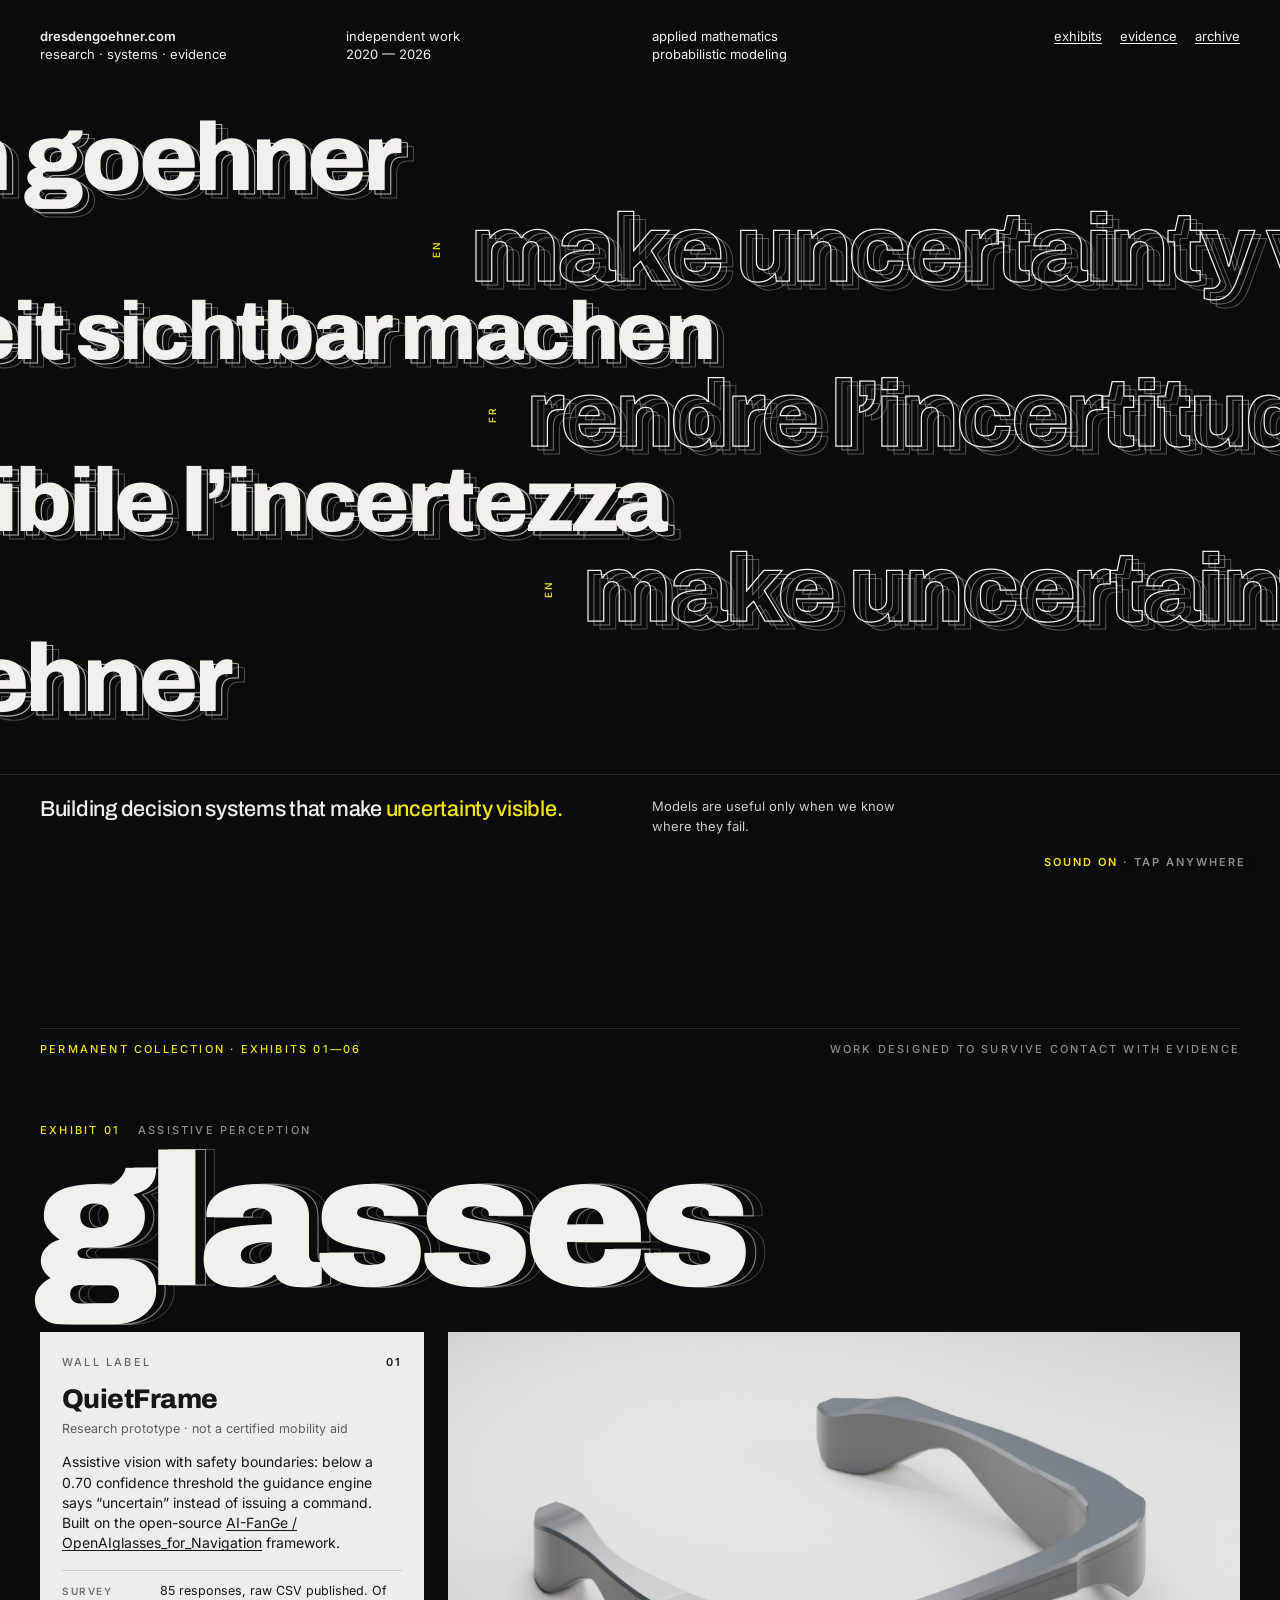
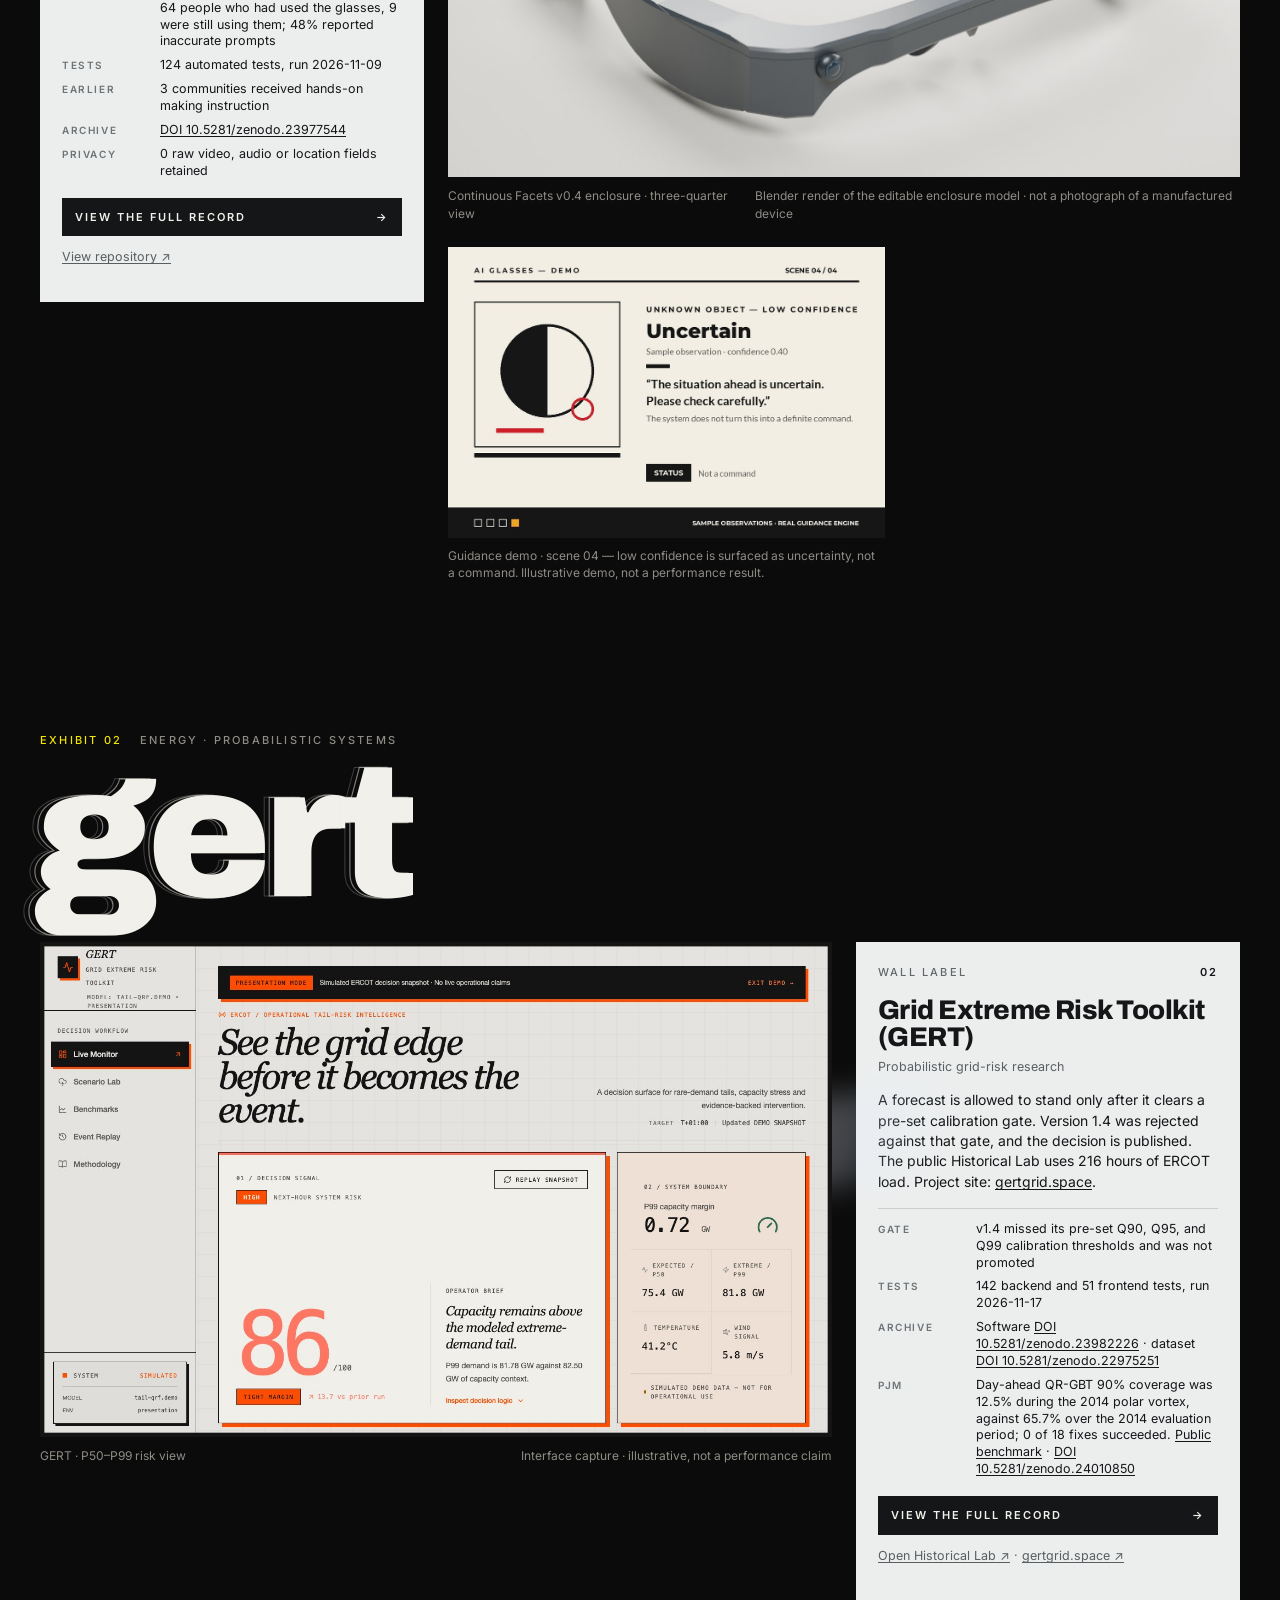
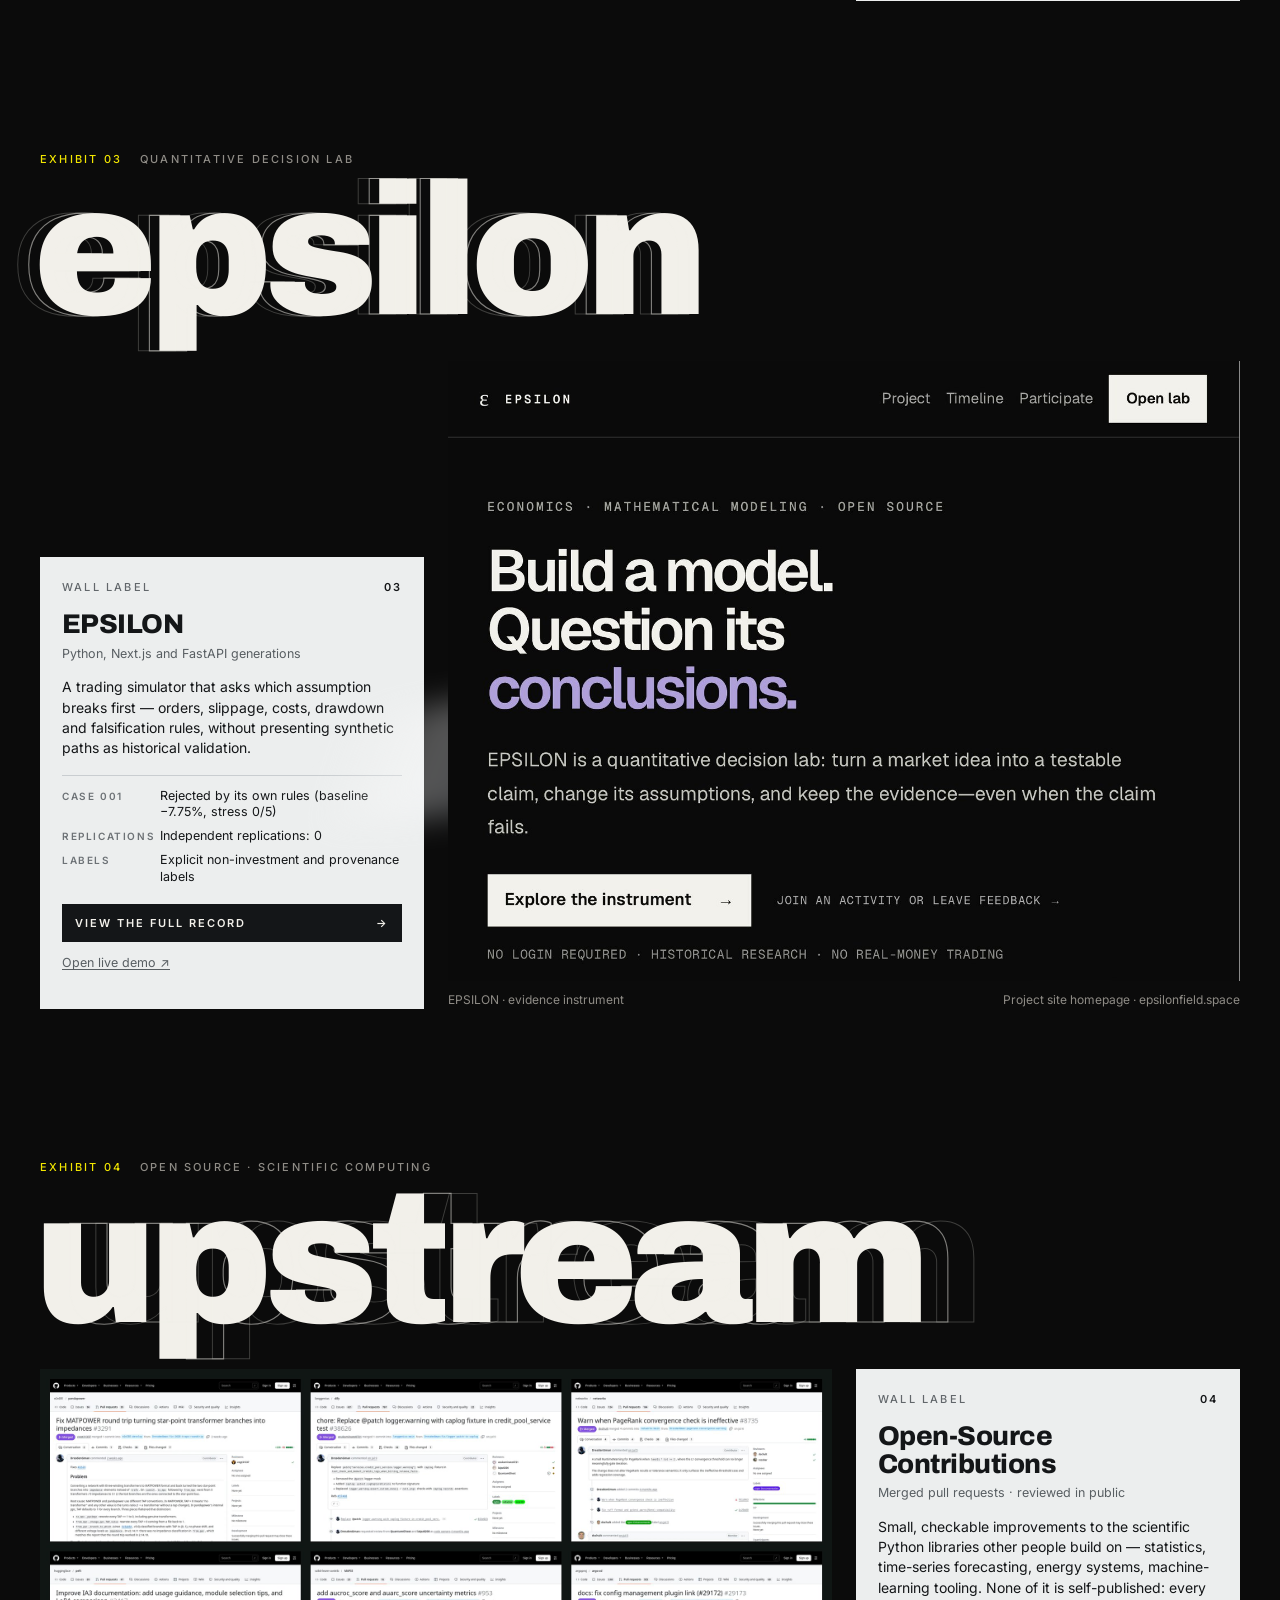
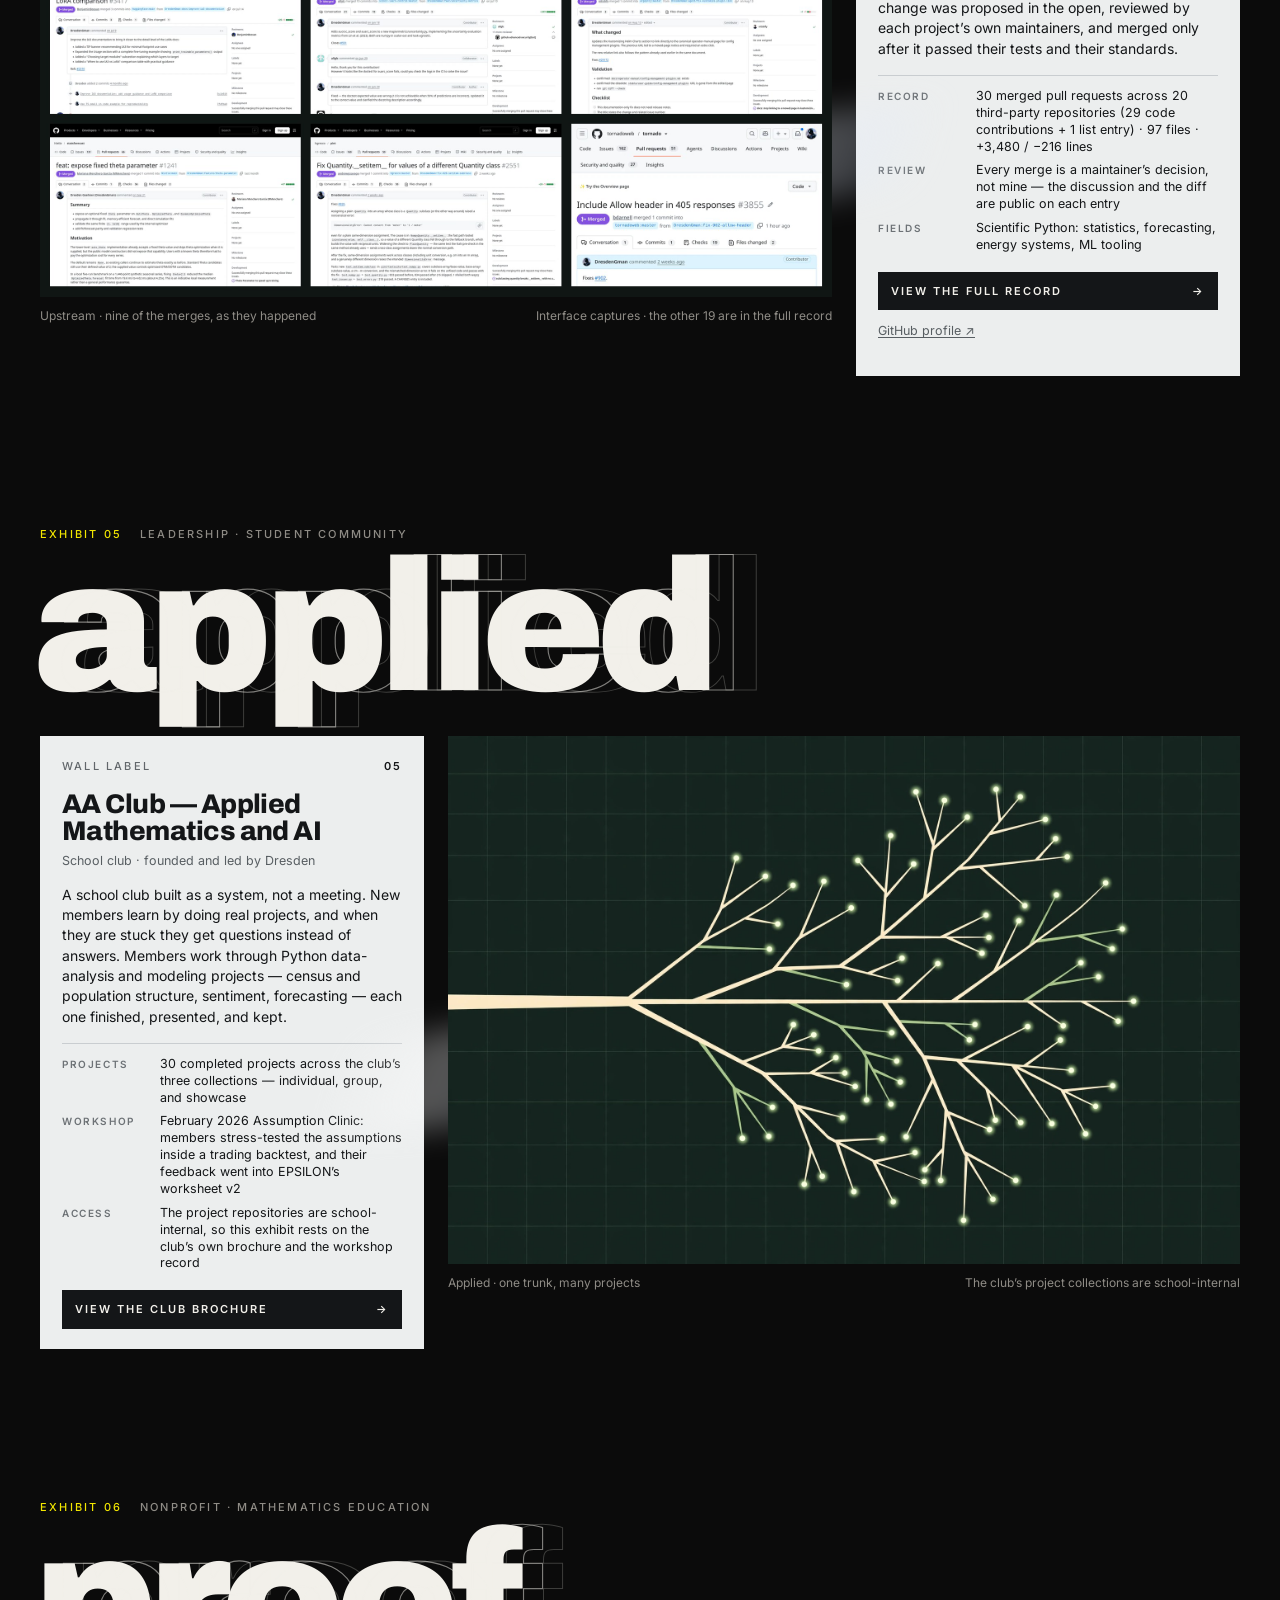
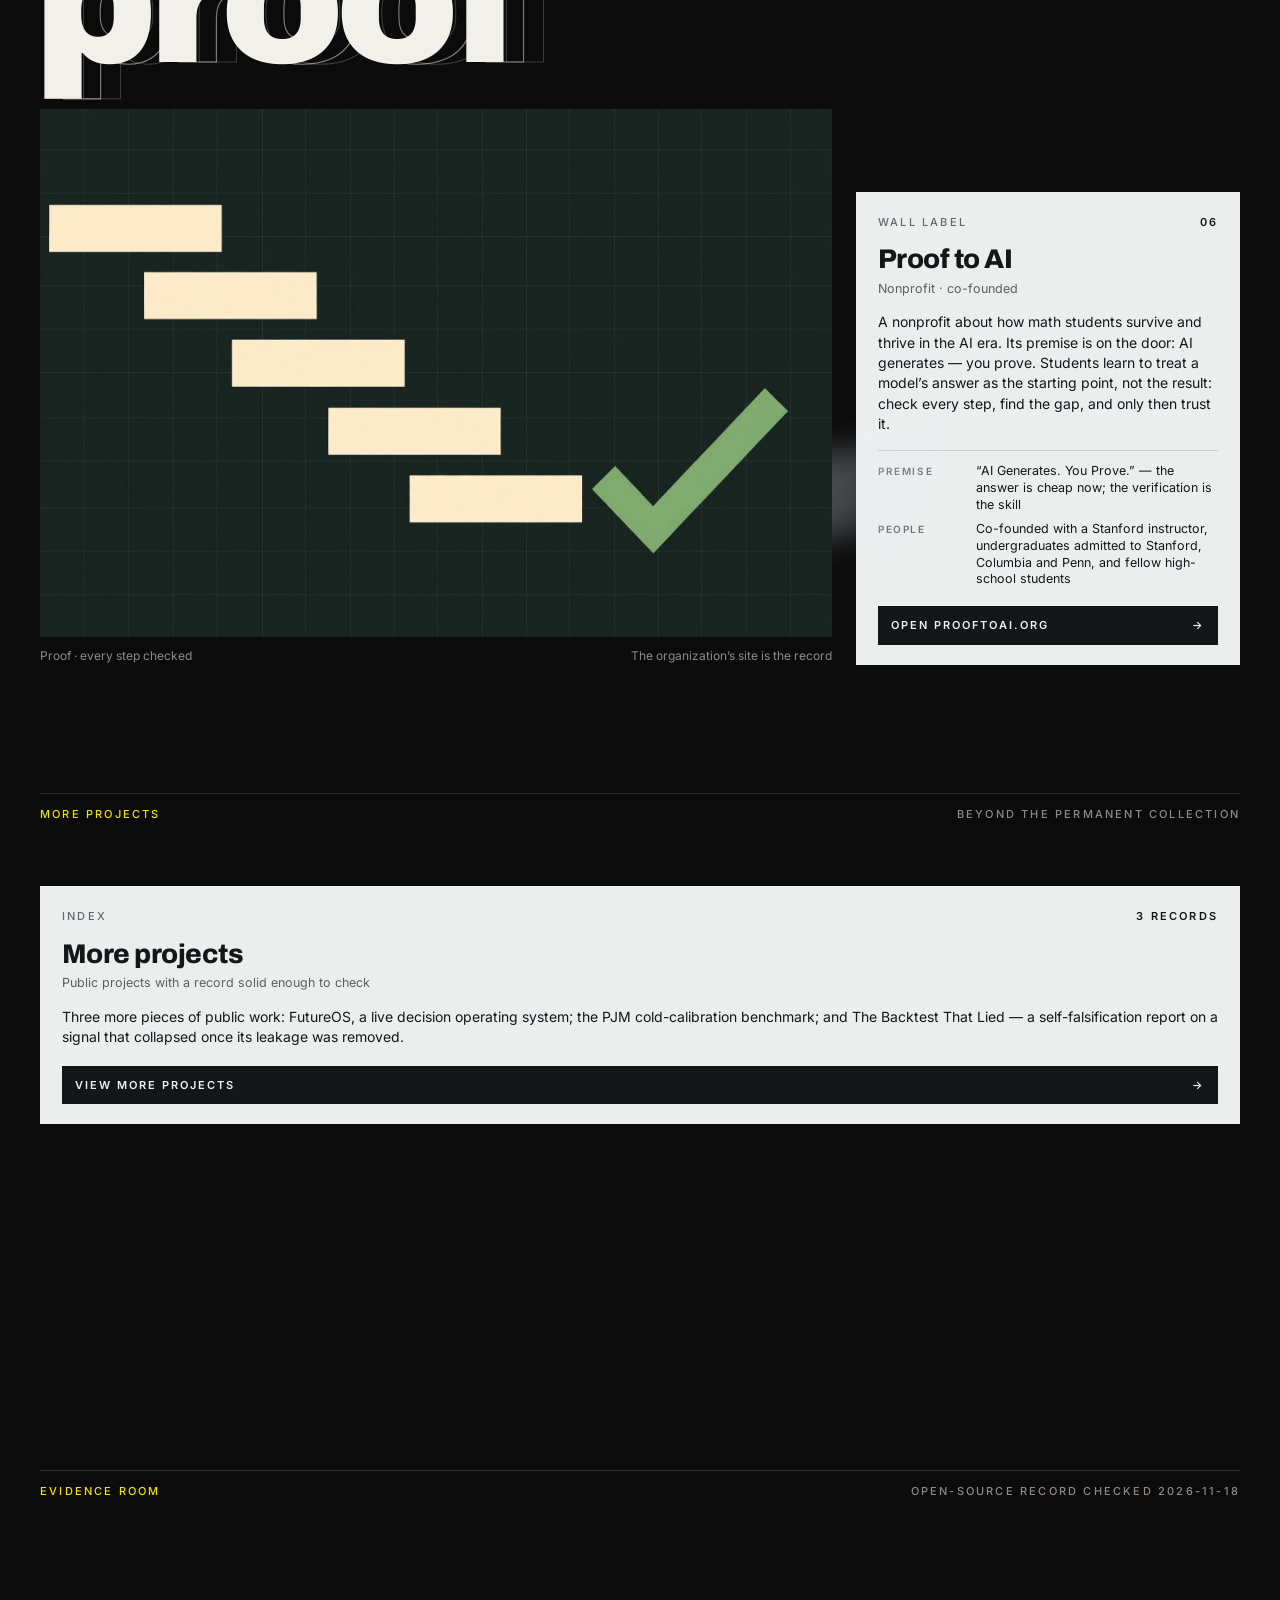
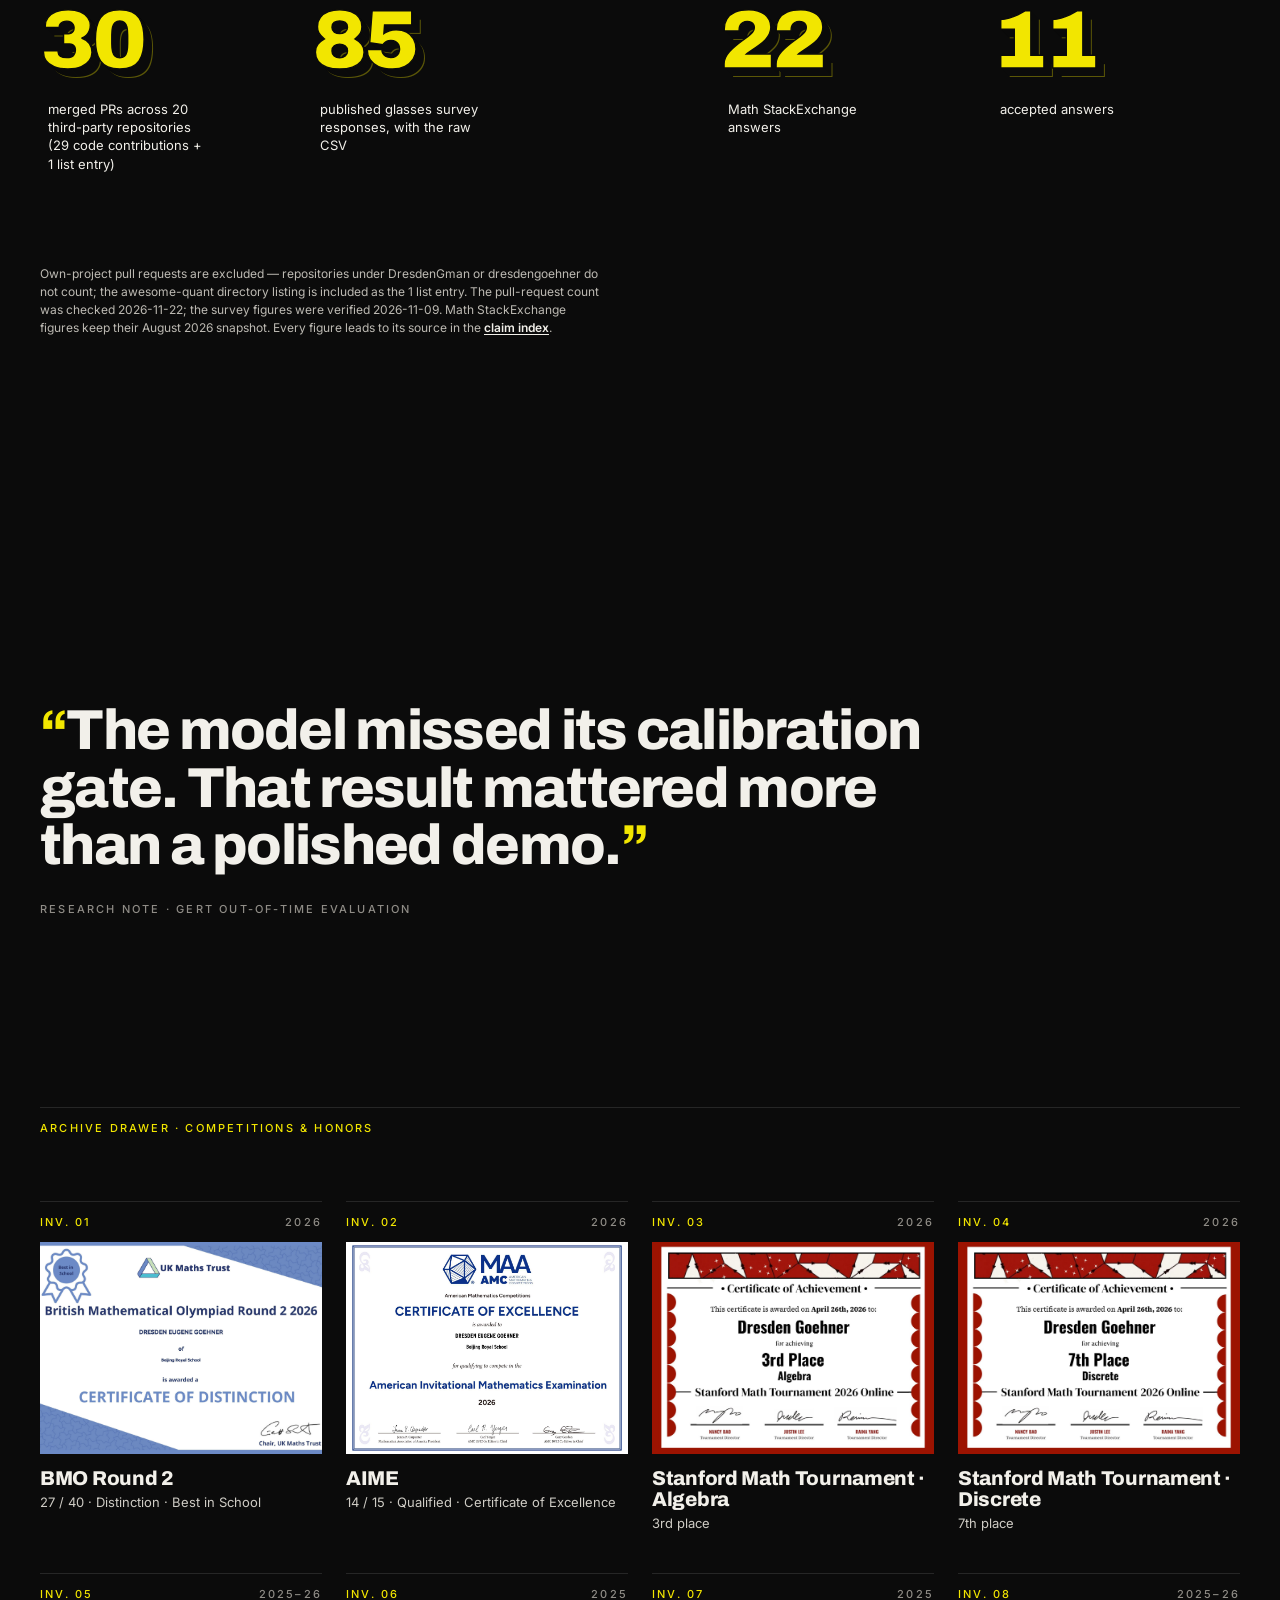
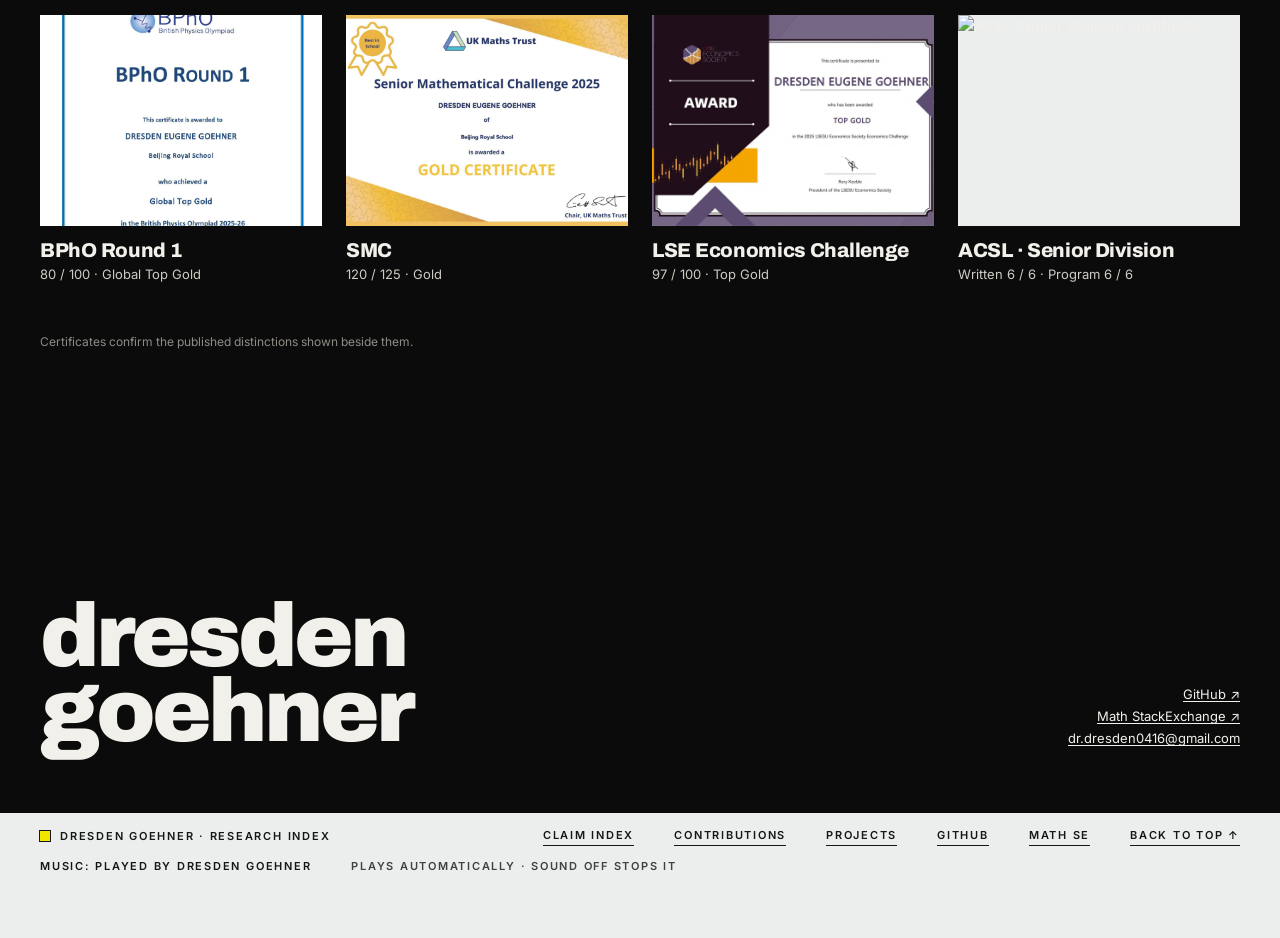
==== commit ed4dbf50: "Correct Assumption Clinic date: April 2026 -> February 2026" ====
--- a/index.html
+++ b/index.html
@@ -234,7 +234,7 @@
     <div class="big" data-k aria-hidden="true">applied<i>applied</i><i>applied</i></div>
     <figure><span class="slab" style="left:-14%;top:52%;width:34%;height:18%"></span><div class="frame"><img src="assets/aa-branching.jpg" width="1920" height="1280" alt="Applied — one trunk line branching into many glowing project nodes" loading="lazy"></div><figcaption><span>Applied · one trunk, many projects</span><span>The club&#8217;s project collections are school-internal</span></figcaption></figure>
     <aside class="wall"><div class="cap"><span>Wall label</span><b>05</b></div><h3>AA Club — Applied Mathematics and AI</h3><div class="med">School club · founded and led by Dresden</div><p>A school club built as a system, not a meeting. New members learn by doing real projects, and when they are stuck they get questions instead of answers. Members work through Python data-analysis and modeling projects — census and population structure, sentiment, forecasting — each one finished, presented, and kept.</p>
-    <dl><dt>Projects</dt><dd>30 completed projects across the club&#8217;s three collections — individual, group, and showcase</dd><dt>Workshop</dt><dd>April 2026 Assumption Clinic: members stress-tested the assumptions inside a trading backtest, and their feedback went into EPSILON&#8217;s worksheet v2</dd><dt>Access</dt><dd>The project repositories are school-internal, so this exhibit rests on the club&#8217;s own brochure and the workshop record</dd></dl><a class="go" href="images/polymath-brochure.png">View the club brochure <span>→</span></a></aside>
+    <dl><dt>Projects</dt><dd>30 completed projects across the club&#8217;s three collections — individual, group, and showcase</dd><dt>Workshop</dt><dd>February 2026 Assumption Clinic: members stress-tested the assumptions inside a trading backtest, and their feedback went into EPSILON&#8217;s worksheet v2</dd><dt>Access</dt><dd>The project repositories are school-internal, so this exhibit rests on the club&#8217;s own brochure and the workshop record</dd></dl><a class="go" href="images/polymath-brochure.png">View the club brochure <span>→</span></a></aside>
   </article>
 
   <article class="grid ex" data-reveal>
